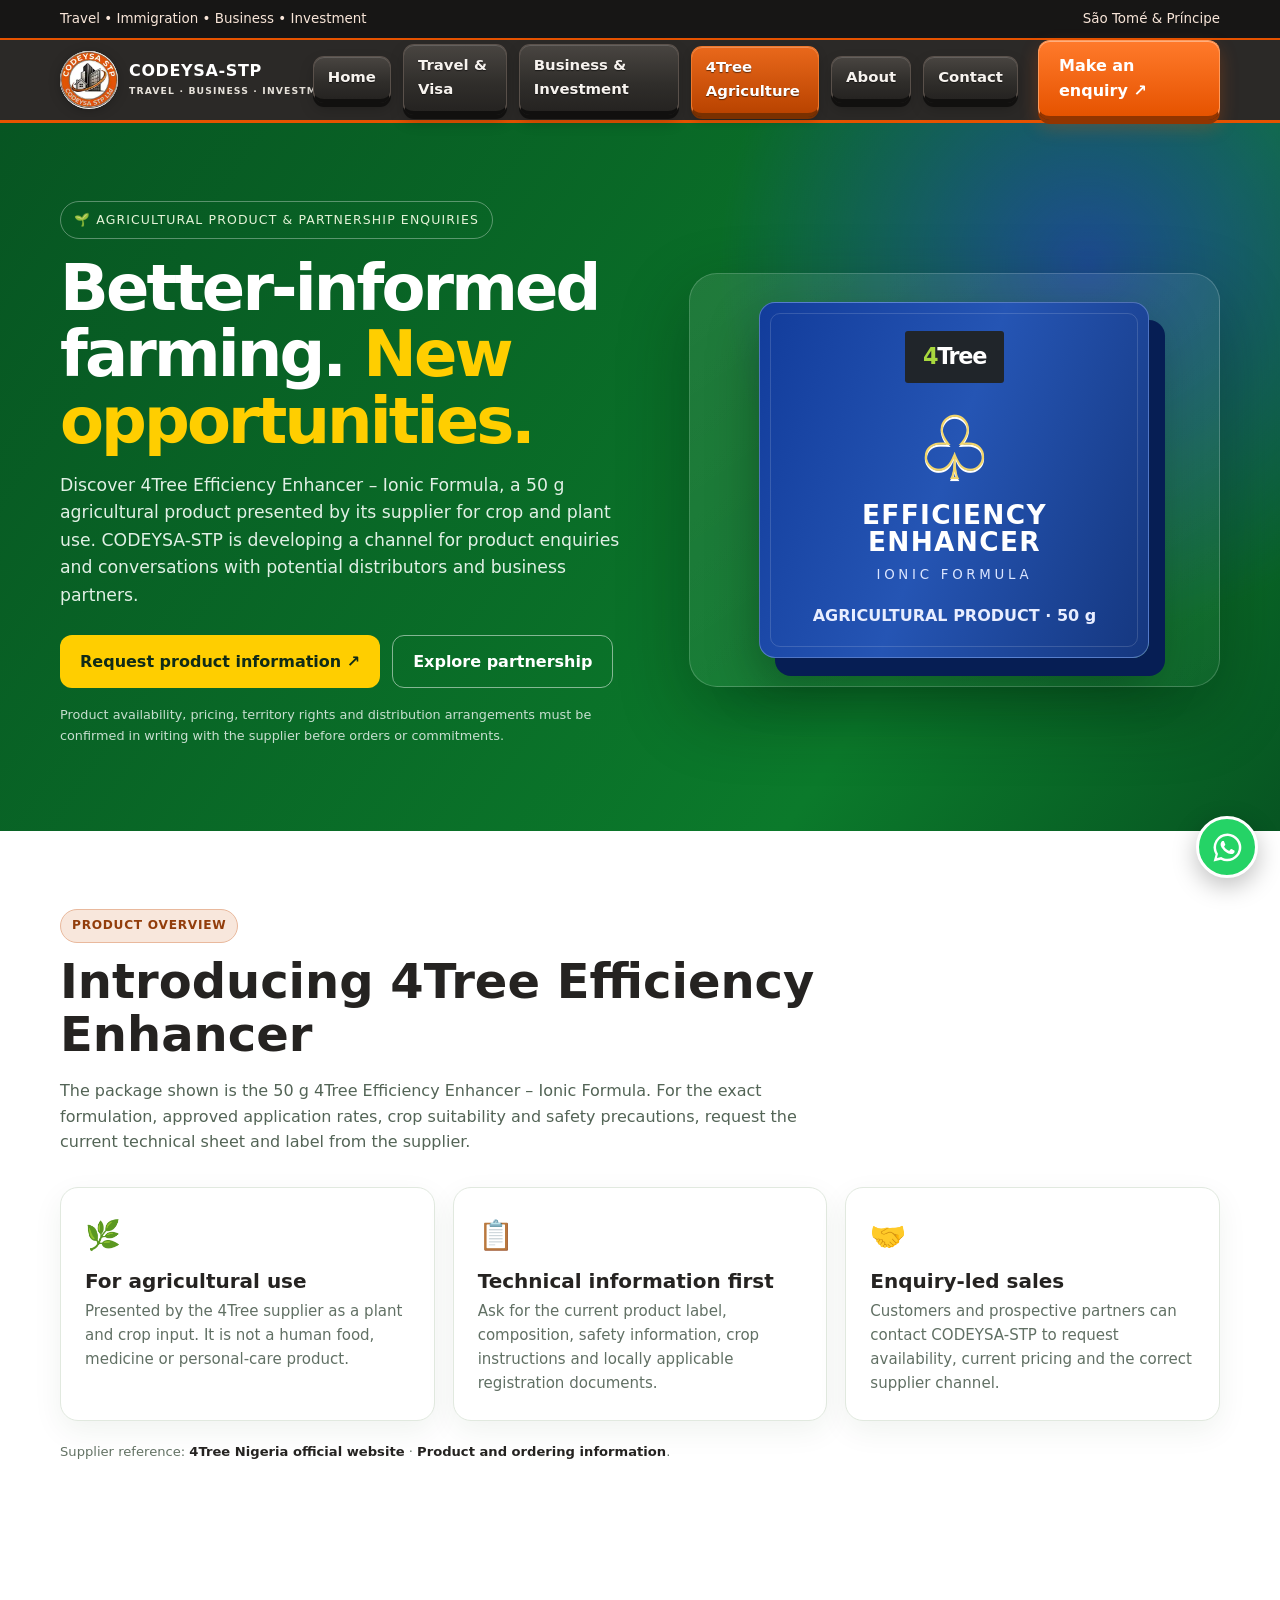
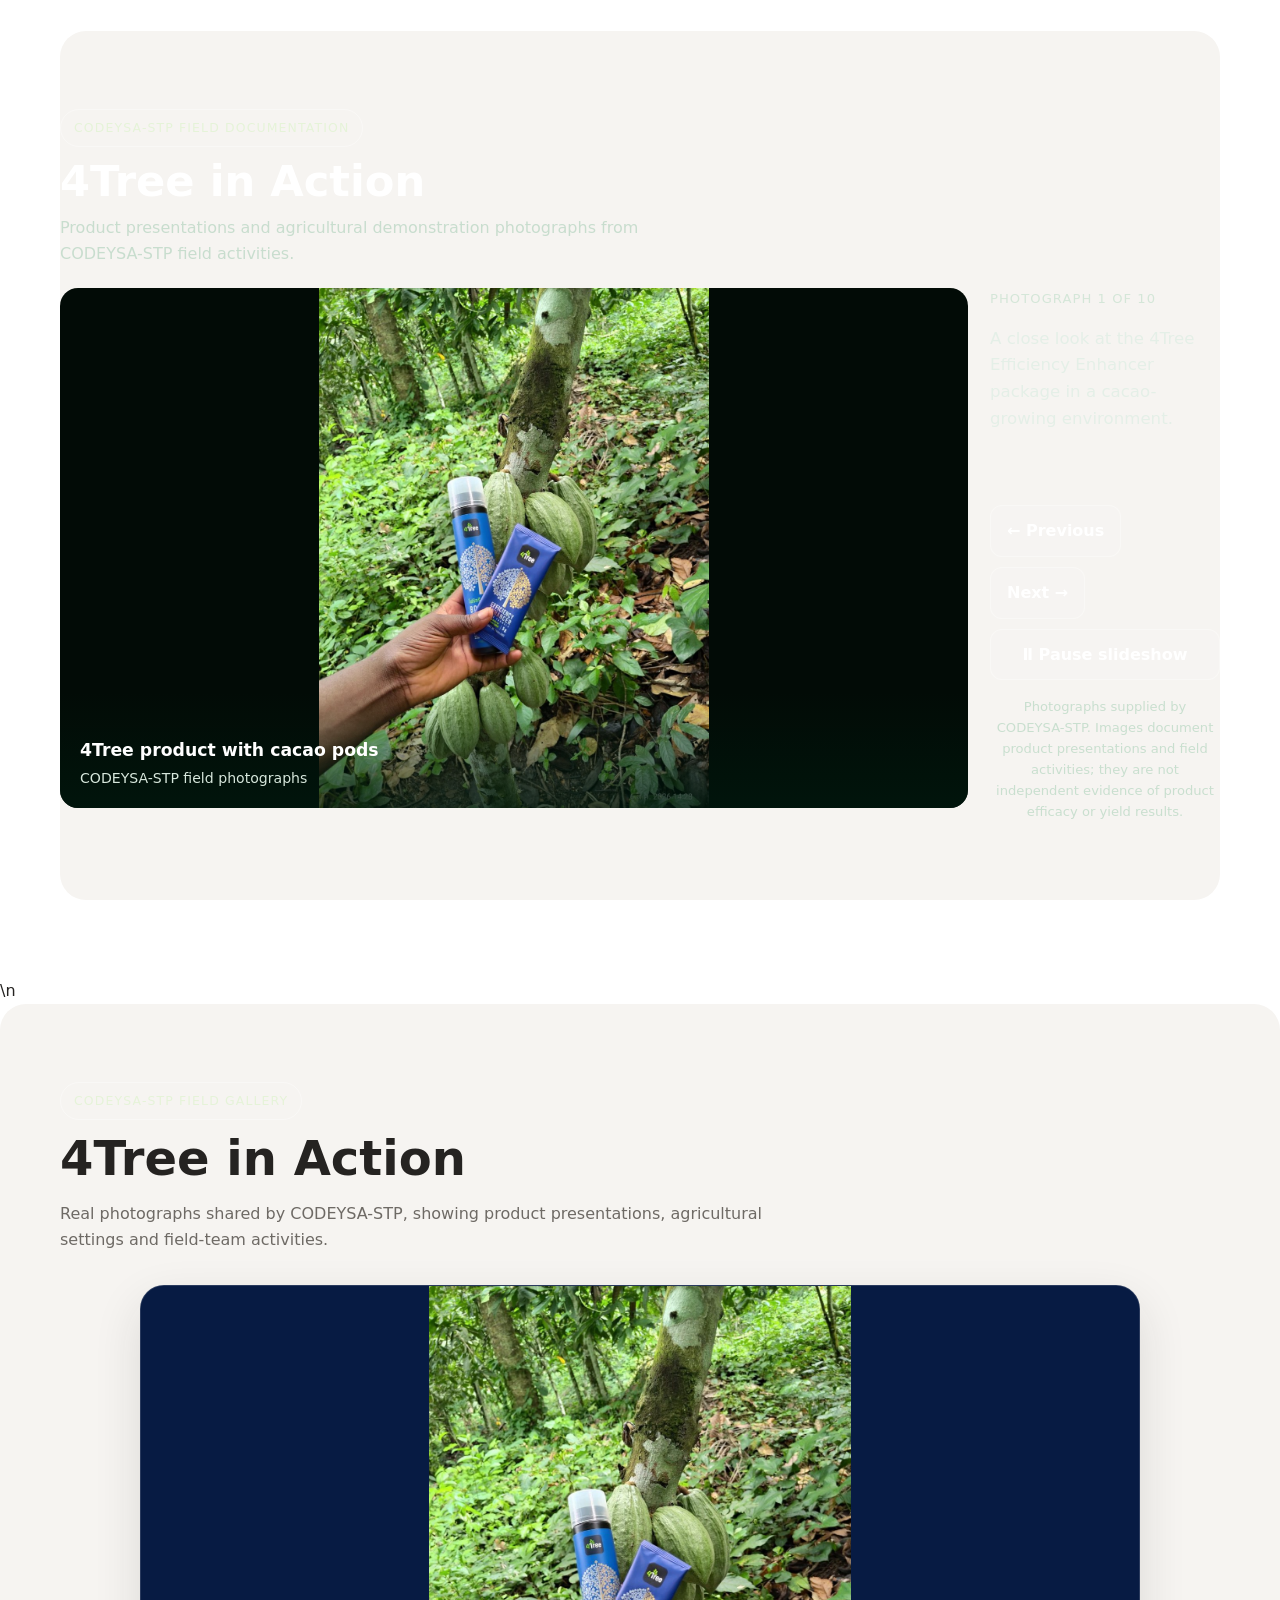
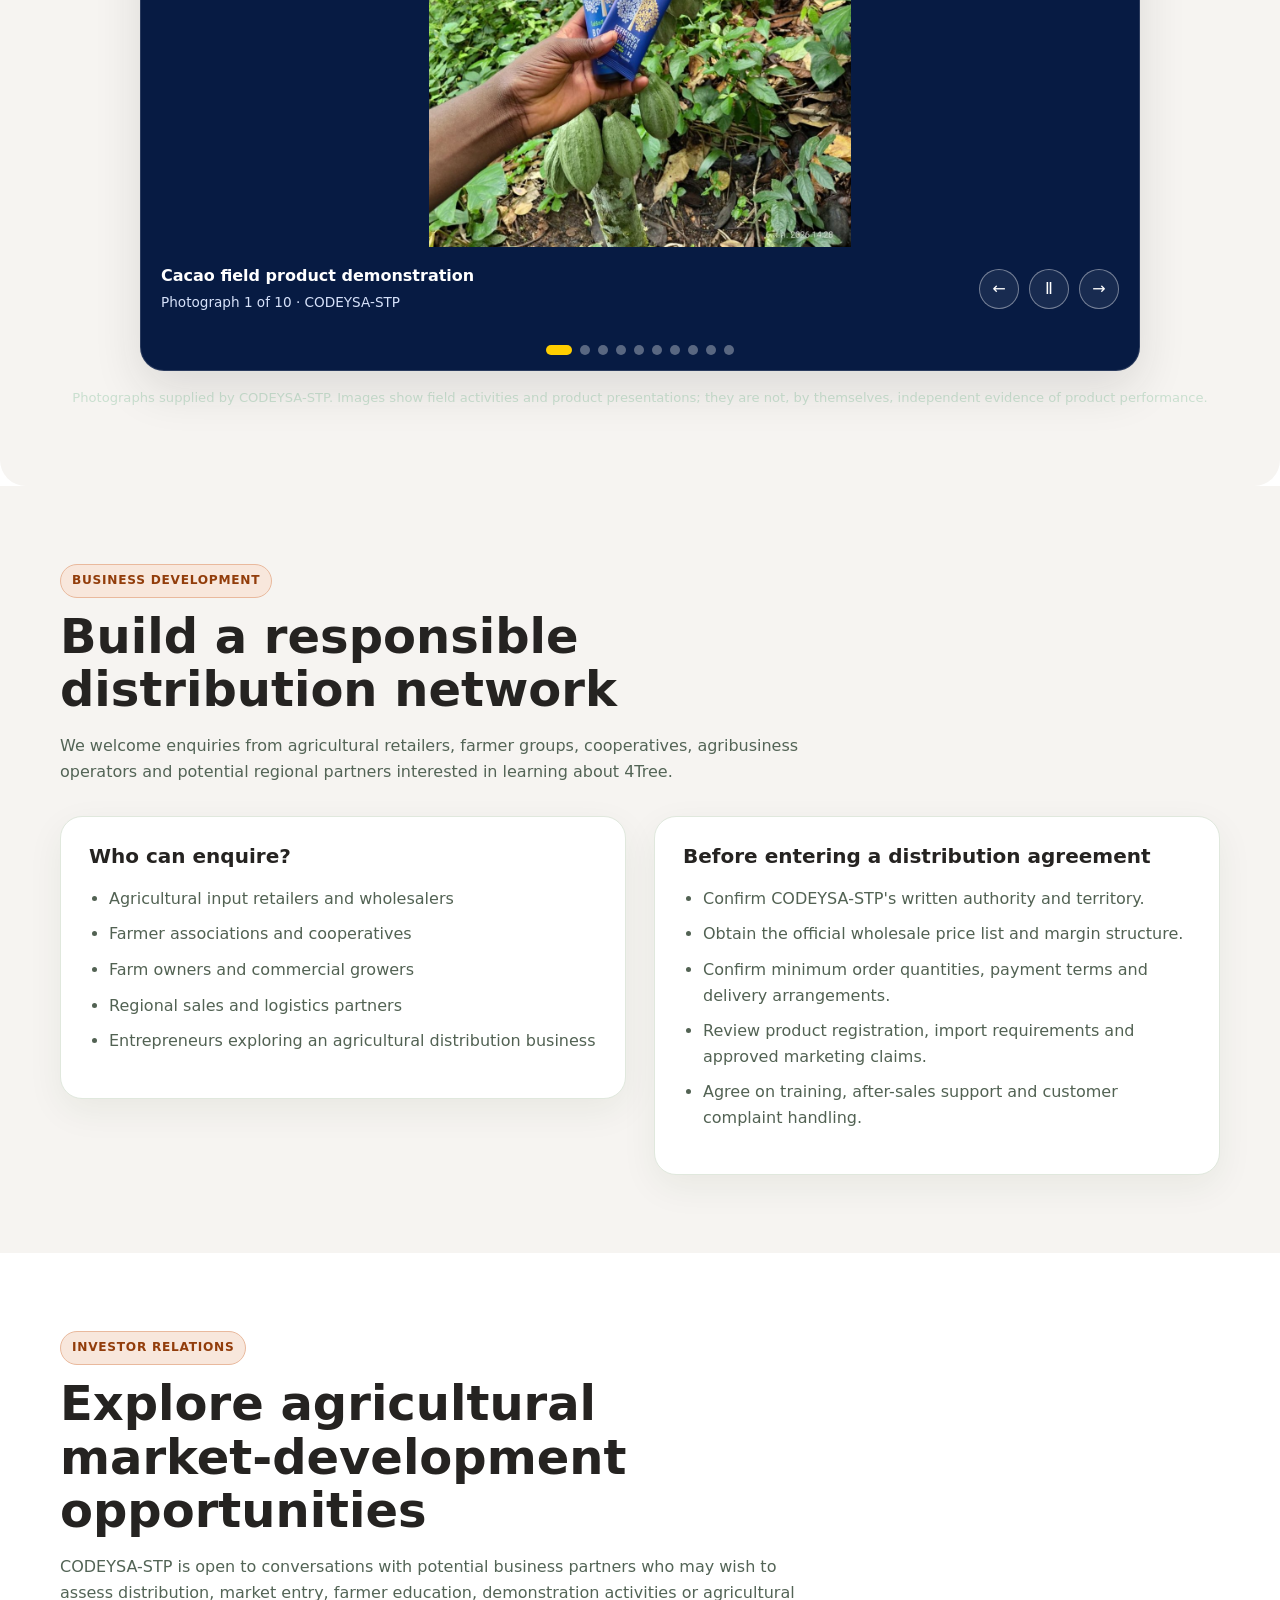
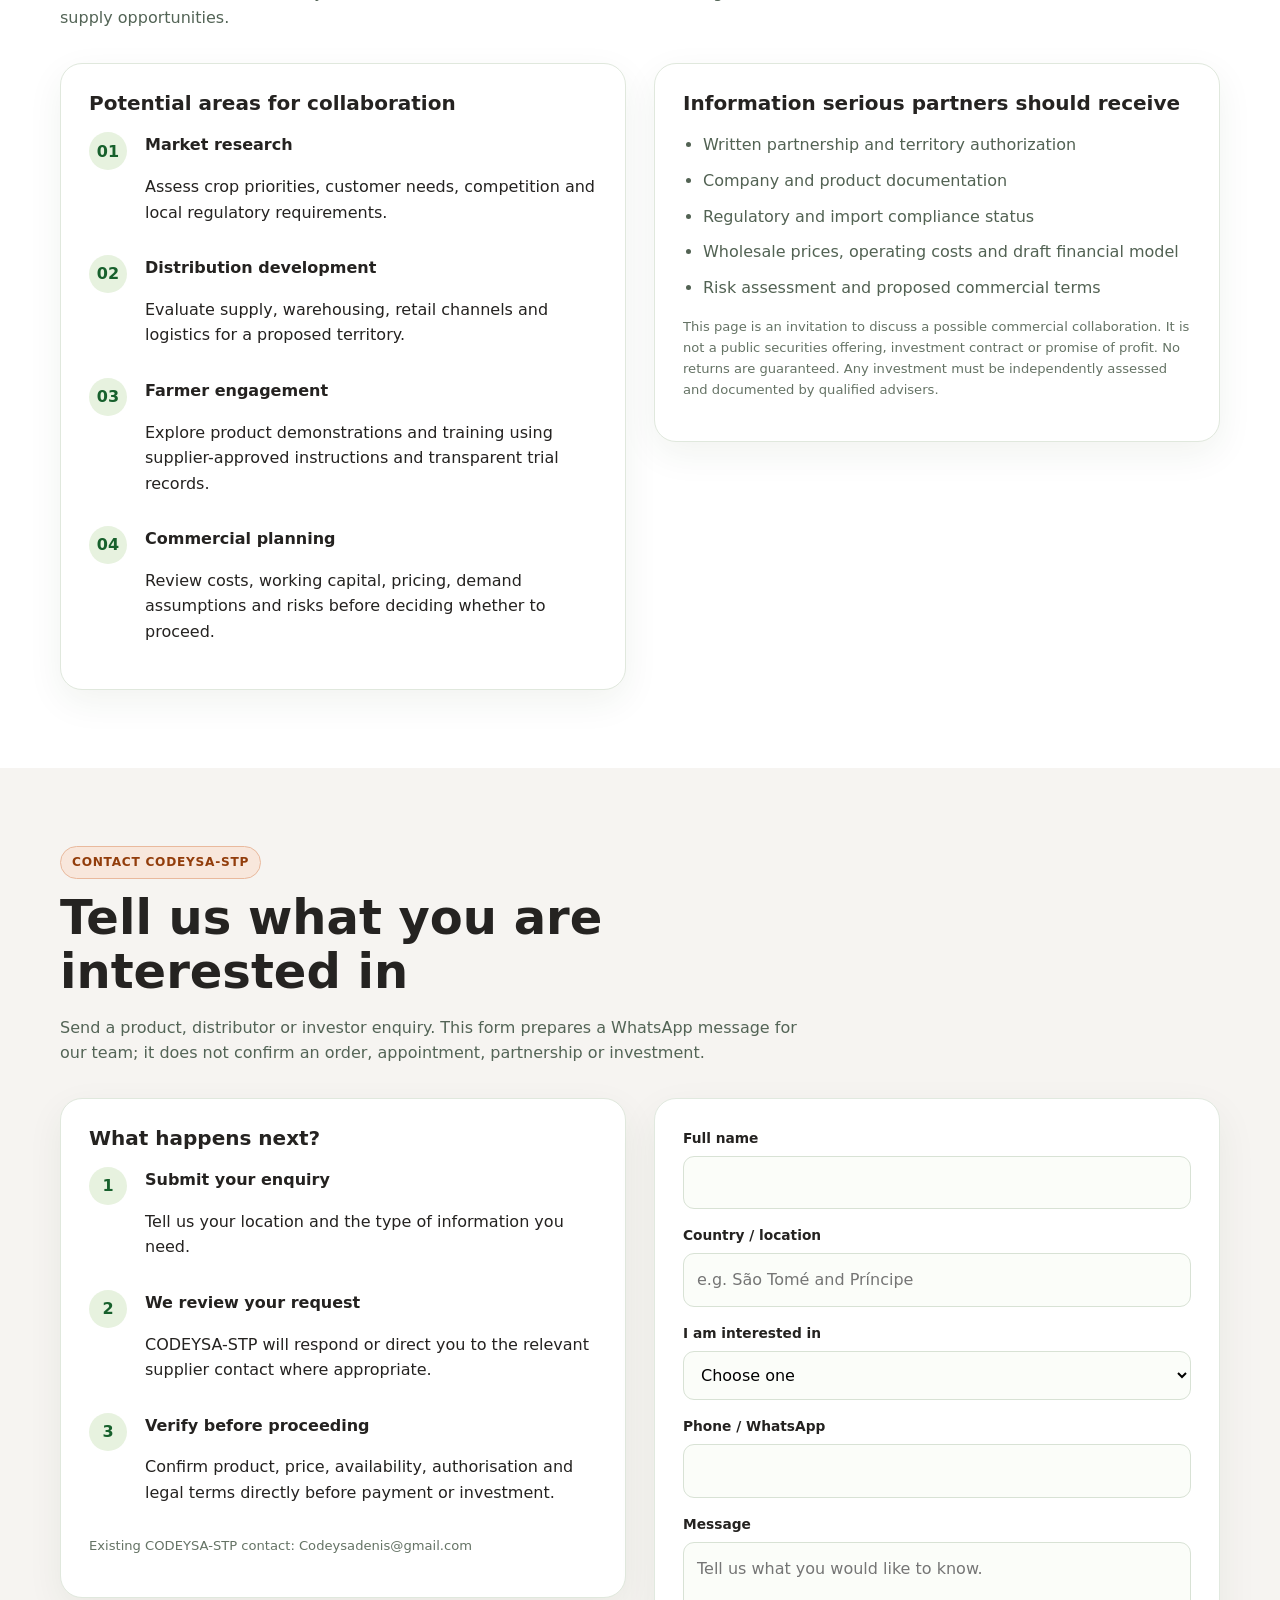
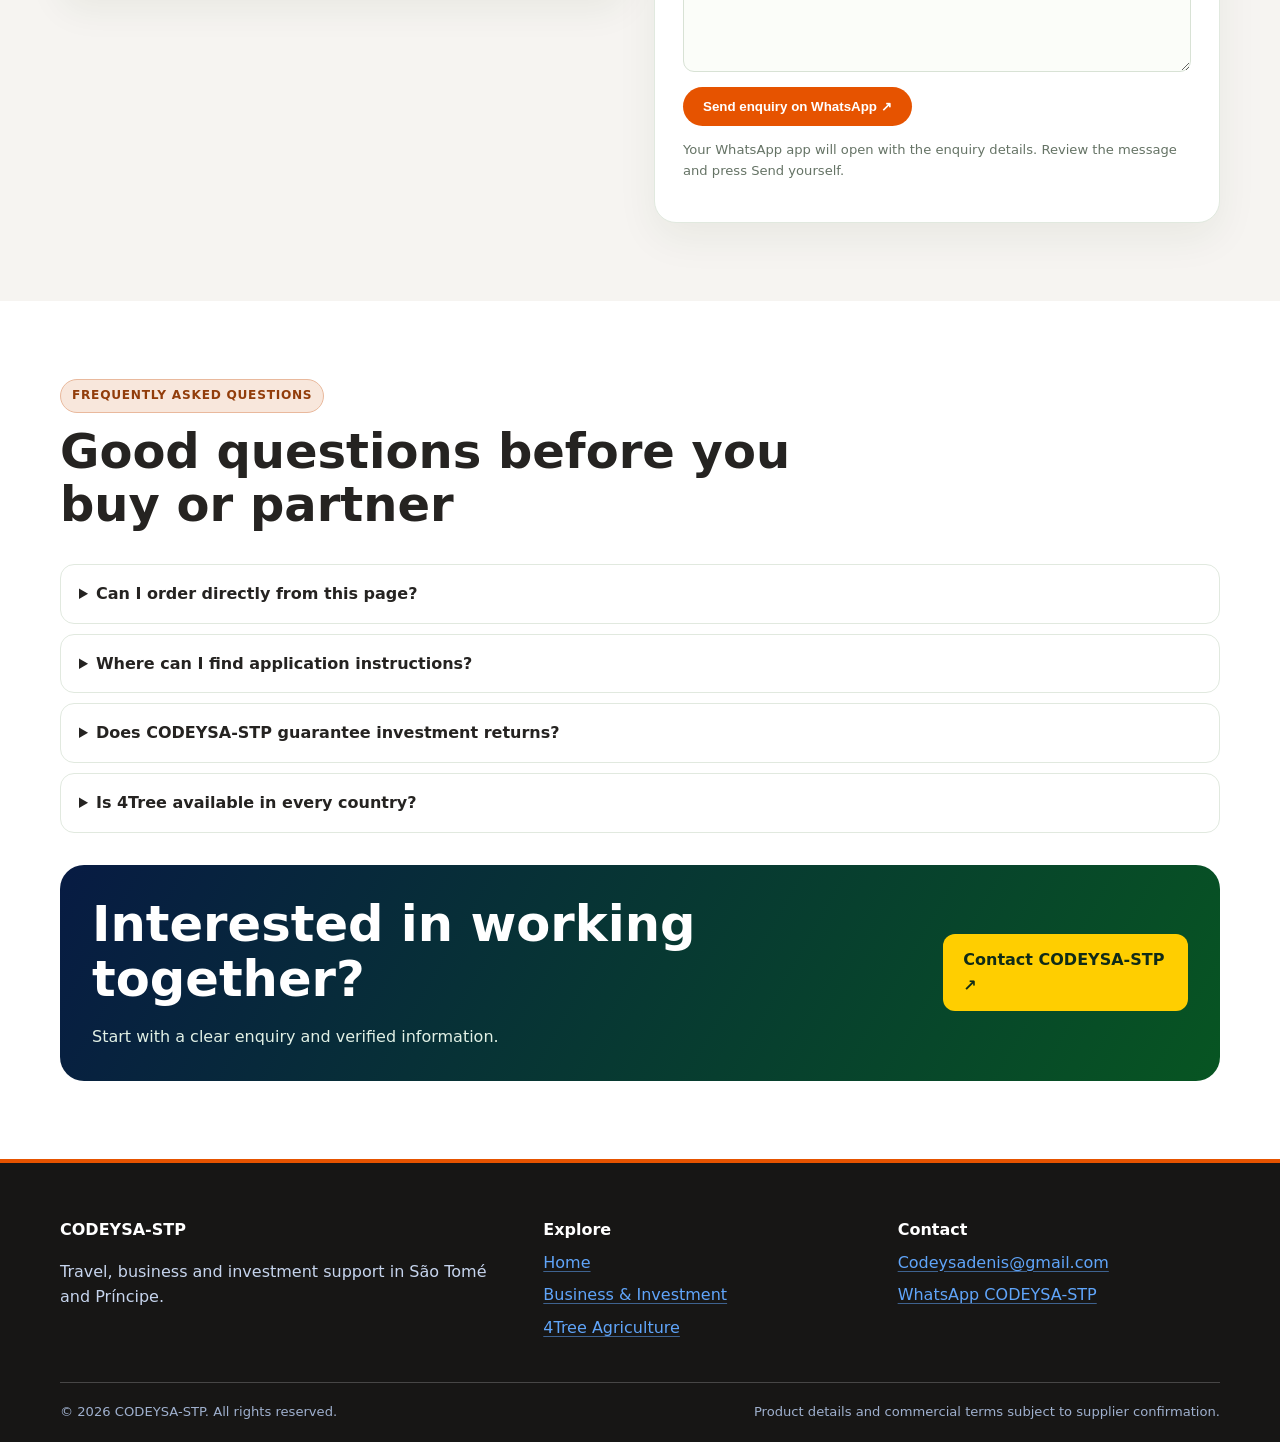
==== 4tree.html @ e6e3c567 "Align 4Tree page with CODEYSA-STP brand theme" ====
<!doctype html>
<html lang="en">
<head>
<meta charset="utf-8"><meta name="viewport" content="width=device-width,initial-scale=1">
<title>4Tree Agriculture & Partnership Opportunities | CODEYSA-STP</title>
<meta name="description" content="Explore 4Tree Efficiency Enhancer, request product information, enquire about distribution and discuss agricultural market-development opportunities with CODEYSA-STP.">
<meta name="theme-color" content="#075522">
<link rel="canonical" href="https://codesa-stp.tlegit588.workers.dev/4tree.html">
<link rel="icon" type="image/webp" href="assets/codeysa-stp-logo.webp">
<link rel="stylesheet" href="styles.css">
<meta property="og:title" content="4Tree Agriculture | CODEYSA-STP">
<meta property="og:description" content="Product information, sales enquiries and agricultural partnership opportunities.">
<meta property="og:url" content="https://codesa-stp.tlegit588.workers.dev/4tree.html">
<style>
:root{--tree:#075522;--tree2:#0b7a2b;--leaf:#d7edc4;--sun:#ffce00}
.tree-hero{background:radial-gradient(circle at 85% 20%,#1d4b91 0,transparent 30%),linear-gradient(125deg,#075522,#0b7a2b 72%,#075522);color:#fff;padding:78px 0 72px;overflow:hidden}
.tree-hero-grid{display:grid;grid-template-columns:1.05fr .95fr;gap:42px;align-items:center}
.tree-hero h1{font-size:clamp(2.6rem,5vw,4.7rem);line-height:1.04;max-width:760px;margin:16px 0}
.tree-hero h1 em{color:var(--sun);font-style:normal}
.tree-hero p{color:#e1f0e5;max-width:650px;font-size:1.08rem}
.tree-kicker{display:inline-flex;align-items:center;gap:9px;border:1px solid #ffffff55;border-radius:99px;padding:8px 13px;font-size:.78rem;letter-spacing:.09em;text-transform:uppercase;color:#e5f3d8}
.tree-product-art{min-height:350px;border:1px solid #ffffff30;border-radius:28px;background:linear-gradient(145deg,#ffffff18,#ffffff08);display:grid;place-items:center;padding:28px;box-shadow:0 25px 70px #001b0d55}
.tree-pack{width:min(100%,390px);min-height:310px;border-radius:16px;background:linear-gradient(110deg,#123c9b,#2555b4 48%,#15377f);box-shadow:16px 18px 0 #061e54,0 24px 50px #001b0d66;color:white;padding:28px 22px;text-align:center;position:relative;border:1px solid #a9c6ff66}
.tree-pack:before{content:"";position:absolute;inset:10px;border:1px solid #ffffff25;border-radius:10px;pointer-events:none}
.tree-logo{display:inline-block;background:#20252a;color:#fff;padding:8px 18px;font-size:1.4rem;font-weight:900;letter-spacing:-.06em;border-radius:3px}
.tree-logo b{color:#a8d83e}.tree-symbol{font-size:5.5rem;line-height:1.15;margin:15px 0 2px;color:#f2d56a;text-shadow:0 2px 0 #ffffff}
.tree-pack h2{font-size:1.65rem;line-height:1.05;letter-spacing:.05em;margin:0;color:#fff}.tree-pack small{display:block;letter-spacing:.28em;margin-top:8px;color:#dce6ff}
.tree-weight{margin-top:18px;color:#e8edff;font-weight:800}
.tree-actions{display:flex;gap:12px;flex-wrap:wrap;margin-top:25px}
.tree-btn{display:inline-flex;align-items:center;justify-content:center;padding:13px 20px;border-radius:12px;text-decoration:none;font-weight:850}
.tree-btn.gold{background:var(--sun);color:#102b17}.tree-btn.light{border:1px solid #ffffff80;color:#fff}
.tree-disclaimer{font-size:.8rem!important;color:#c7decf!important;margin-top:17px}
.tree-section{padding:78px 0}.tree-section.soft{background:var(--paper)}
.tree-section-head{max-width:760px;margin-bottom:32px}.tree-section-head h2{font-size:clamp(2rem,4vw,3rem);margin:12px 0;color:var(--navy)}.tree-section-head p{color:#536456}
.tree-facts{display:grid;grid-template-columns:repeat(3,1fr);gap:18px}
.tree-fact{background:#fff;border:1px solid #e1e9df;border-radius:18px;padding:24px;box-shadow:0 10px 30px #153d1710}
.tree-fact .ico{font-size:1.8rem}.tree-fact h3{margin:12px 0 7px;color:var(--navy)}.tree-fact p{margin:0;color:#617064;font-size:.94rem}
.tree-two{display:grid;grid-template-columns:1fr 1fr;gap:28px;align-items:start}
.tree-panel{background:#fff;border:1px solid #e0e8dd;border-radius:22px;padding:28px;box-shadow:0 12px 36px #183b1710}
.tree-panel h3{margin-top:0;color:var(--navy)}.tree-list{padding-left:20px;color:#526253}.tree-list li{margin:10px 0}
.tree-steps{display:grid;gap:14px}.tree-step{display:grid;grid-template-columns:42px 1fr;gap:14px;align-items:start}.tree-step strong:first-child{width:38px;height:38px;display:grid;place-items:center;border-radius:50%;background:#e7f2df;color:#17602c}
.tree-form{background:#fff;border:1px solid #e1e9df;border-radius:22px;padding:28px;box-shadow:0 15px 40px #183b1710}
.tree-form .field{margin-bottom:15px}.tree-form input,.tree-form select,.tree-form textarea{width:100%;padding:13px;border:1px solid #d8e2d5;border-radius:11px;font:inherit;background:#fbfdf9}
.tree-form button{border:0;cursor:pointer}.tree-note{font-size:.82rem;color:#657365;line-height:1.6}
.tree-faq details{background:#fff;border:1px solid #e1e9df;border-radius:14px;padding:16px 18px;margin:10px 0}.tree-faq summary{font-weight:800;color:var(--navy);cursor:pointer}.tree-faq p{color:#5b6a5d;margin-bottom:0}
.tree-source{font-size:.82rem;color:#637264}.tree-source a{color:var(--navy);font-weight:700}
.tree-footer-cta{background:linear-gradient(120deg,#071b43,#075522);border-radius:24px;color:#fff;padding:32px;display:flex;justify-content:space-between;align-items:center;gap:20px}
.tree-footer-cta p{color:#e1f0e5;margin-bottom:0}
@media(max-width:800px){.tree-hero-grid,.tree-two{grid-template-columns:1fr}.tree-product-art{min-height:300px}.tree-facts{grid-template-columns:1fr}.tree-footer-cta{align-items:flex-start;flex-direction:column}.tree-hero{padding:55px 0}}

.tree-gallery{background:#071e12;color:#fff;border-radius:26px;padding:clamp(18px,4vw,34px);overflow:hidden}
.tree-gallery-head{display:flex;justify-content:space-between;align-items:end;gap:20px;margin-bottom:22px}
.tree-gallery-head h2{color:#fff;margin:10px 0;font-size:clamp(1.8rem,3.5vw,2.7rem)}
.tree-gallery-head p{color:#c8ddce;max-width:650px;margin:0}
.tree-slideshow{display:grid;grid-template-columns:minmax(0,1fr) 230px;gap:22px;align-items:stretch}
.tree-slide-stage{position:relative;min-height:520px;background:#020b06;border-radius:18px;display:grid;place-items:center;overflow:hidden}
.tree-slide-stage img{display:block;max-width:100%;width:100%;height:520px;object-fit:contain;background:#020b06}
.tree-slide-caption{position:absolute;left:0;right:0;bottom:0;padding:45px 20px 18px;background:linear-gradient(transparent,#00170dcc);color:#fff}
.tree-slide-caption strong{display:block;font-size:1.08rem}.tree-slide-caption span{font-size:.88rem;color:#d7e7dc}
.tree-slide-side{display:flex;flex-direction:column;justify-content:space-between;gap:18px}
.tree-slide-counter{font-size:.82rem;color:#d4e6d8;letter-spacing:.08em;text-transform:uppercase}
.tree-slide-description{font-size:1.04rem;line-height:1.6;color:#e4efe7}
.tree-slide-controls{display:flex;gap:10px;flex-wrap:wrap}
.tree-slide-controls button,.tree-slide-play{border:1px solid #ffffff55;background:#ffffff12;color:#fff;border-radius:12px;padding:12px 16px;font:inherit;font-weight:750;cursor:pointer}
.tree-slide-controls button:hover,.tree-slide-play:hover{background:#ffffff25}
.tree-slide-dots{display:flex;gap:8px;flex-wrap:wrap;margin-top:14px}
.tree-slide-dots button{width:10px;height:10px;border:0;border-radius:50%;background:#779381;padding:0;cursor:pointer}
.tree-slide-dots button[aria-current="true"]{background:#ffce00;transform:scale(1.25)}
.tree-gallery-credit{margin:16px 2px 0;color:#b9d0c0;font-size:.8rem}
@media(max-width:800px){.tree-gallery-head{display:block}.tree-slideshow{grid-template-columns:1fr}.tree-slide-stage{min-height:420px}.tree-slide-stage img{height:420px}.tree-slide-side{gap:12px}.tree-slide-controls{justify-content:space-between}}

.tree-gallery{background:var(--paper);color:var(--ink);padding:78px 0}
.tree-gallery .tree-section-head h2{color:var(--navy)}
.tree-gallery .tree-section-head p{color:var(--muted)}
.tree-gallery-shell{position:relative;max-width:1000px;margin:0 auto;border:1px solid #ffffff24;border-radius:24px;overflow:hidden;background:#071b43;box-shadow:var(--shadow)}
.tree-gallery-stage{position:relative;min-height:320px;aspect-ratio:16/9;display:grid;place-items:center}
.tree-gallery-stage img{display:block;width:100%;height:100%;max-height:620px;position:absolute;inset:0;object-fit:contain;background:#071b43;opacity:0;transition:opacity .45s ease}
.tree-gallery-stage img.is-active{opacity:1}
.tree-gallery-caption{display:flex;justify-content:space-between;gap:16px;align-items:center;padding:16px 20px;background:#071b43}
.tree-gallery-caption strong{display:block;color:#fff}
.tree-gallery-caption span{font-size:.85rem;color:#d7e2fa}
.tree-gallery-controls{display:flex;align-items:center;gap:10px}
.tree-gallery-controls button,.tree-gallery-dot{border:1px solid #ffffff66;background:#ffffff12;color:#fff;border-radius:999px;min-width:40px;height:40px;cursor:pointer;font:inherit}
.tree-gallery-controls button:hover,.tree-gallery-dot[aria-current="true"]{background:#ffce00;color:#142b19;border-color:#ffce00}
.tree-gallery-dots{display:flex;justify-content:center;gap:8px;padding:15px;flex-wrap:wrap}
.tree-gallery-dot{min-width:10px;width:10px;height:10px;padding:0;border:0;background:#ffffff55}
.tree-gallery-dot[aria-current="true"]{width:26px}
.tree-gallery-credit{font-size:.82rem;color:#c9dfcf;text-align:center;margin:16px 0 0}
@media(max-width:650px){.tree-gallery{padding:52px 0}.tree-gallery-stage{aspect-ratio:4/5;min-height:300px}.tree-gallery-caption{align-items:flex-start;flex-direction:column}.tree-gallery-controls{width:100%;justify-content:space-between}}

</style>
</head>
<body>
<div class="topbar"><div class="container"><span>Travel • Immigration • Business • Investment</span><span>São Tomé &amp; Príncipe</span></div></div>
<header><div class="container nav">
<a class="brand" href="index.html"><img class="brand-logo" src="assets/codeysa-stp-logo.webp" alt="CODEYSA-STP logo"><span class="brand-copy">CODEYSA-STP<small>TRAVEL · BUSINESS · INVESTMENT</small></span></a>
<button class="menu-toggle" aria-label="Open navigation" aria-expanded="false">☰</button>
<nav class="nav-links"><a href="index.html">Home</a><a href="travel.html">Travel &amp; Visa</a><a href="investment.html">Business &amp; Investment</a><a href="4tree.html" class="active">4Tree Agriculture</a><a href="about.html">About</a><a href="contact.html">Contact</a></nav>
<a class="nav-cta" href="#tree-enquiry">Make an enquiry ↗</a></div></header>
<main>
<section class="tree-hero"><div class="container tree-hero-grid">
<div><span class="tree-kicker">🌱 Agricultural product &amp; partnership enquiries</span><h1>Better-informed farming. <em>New opportunities.</em></h1>
<p>Discover 4Tree Efficiency Enhancer – Ionic Formula, a 50 g agricultural product presented by its supplier for crop and plant use. CODEYSA-STP is developing a channel for product enquiries and conversations with potential distributors and business partners.</p>
<div class="tree-actions"><a class="tree-btn gold" href="#tree-enquiry">Request product information ↗</a><a class="tree-btn light" href="#distribution">Explore partnership</a></div>
<p class="tree-disclaimer">Product availability, pricing, territory rights and distribution arrangements must be confirmed in writing with the supplier before orders or commitments.</p></div>
<div class="tree-product-art" aria-label="Illustrative 4Tree product packaging"><div class="tree-pack"><div class="tree-logo"><b>4</b>Tree</div><div class="tree-symbol">♧</div><h2>EFFICIENCY<br>ENHANCER</h2><small>IONIC FORMULA</small><div class="tree-weight">AGRICULTURAL PRODUCT · 50 g</div></div></div>
</div></section>
<section class="tree-section"><div class="container"><div class="tree-section-head"><span class="pill">Product overview</span><h2>Introducing 4Tree Efficiency Enhancer</h2><p>The package shown is the 50 g 4Tree Efficiency Enhancer – Ionic Formula. For the exact formulation, approved application rates, crop suitability and safety precautions, request the current technical sheet and label from the supplier.</p></div>
<div class="tree-facts">
<article class="tree-fact"><div class="ico">🌿</div><h3>For agricultural use</h3><p>Presented by the 4Tree supplier as a plant and crop input. It is not a human food, medicine or personal-care product.</p></article>
<article class="tree-fact"><div class="ico">📋</div><h3>Technical information first</h3><p>Ask for the current product label, composition, safety information, crop instructions and locally applicable registration documents.</p></article>
<article class="tree-fact"><div class="ico">🤝</div><h3>Enquiry-led sales</h3><p>Customers and prospective partners can contact CODEYSA-STP to request availability, current pricing and the correct supplier channel.</p></article>
</div>
<p class="tree-source" style="margin-top:20px">Supplier reference: <a href="https://4tree-global.com/en-ng/homepage-nigeria/" target="_blank" rel="noopener">4Tree Nigeria official website</a> · <a href="https://4tree-global.com/en-ng/product-nigeria/" target="_blank" rel="noopener">Product and ordering information</a>.</p>
</div></section>

<section class="tree-section">
<div class="container">
<div class="tree-gallery" aria-label="CODEYSA-STP 4Tree field demonstration photo slideshow">
<div class="tree-gallery-head">
<div><span class="tree-kicker">CODEYSA-STP field documentation</span><h2>4Tree in Action</h2><p>Product presentations and agricultural demonstration photographs from CODEYSA-STP field activities.</p></div>
</div>
<div class="tree-slideshow">
<div>
<div class="tree-slide-stage">
<img id="tree-gallery-image" src="assets/4tree/01-cacao-product-demonstration.jpg" alt="4Tree product presented beside cacao pods during a CODEYSA-STP field demonstration" loading="lazy">
<div class="tree-slide-caption"><strong id="tree-gallery-title">4Tree product with cacao pods</strong><span id="tree-gallery-subtitle">CODEYSA-STP field photographs</span></div>
</div>
<div class="tree-slide-dots" id="tree-gallery-dots" aria-label="Choose a slideshow photograph"></div>
</div>
<div class="tree-slide-side">
<div><div class="tree-slide-counter" id="tree-gallery-counter" aria-live="polite">Photograph 1 of 10</div><p class="tree-slide-description" id="tree-gallery-description">A close look at the 4Tree Efficiency Enhancer package in a cacao-growing environment.</p></div>
<div>
<div class="tree-slide-controls"><button type="button" id="tree-gallery-prev" aria-label="Previous photograph">← Previous</button><button type="button" id="tree-gallery-next" aria-label="Next photograph">Next →</button></div>
<button type="button" class="tree-slide-play" id="tree-gallery-toggle" aria-pressed="true" style="margin-top:10px;width:100%">Ⅱ Pause slideshow</button>
<p class="tree-gallery-credit">Photographs supplied by CODEYSA-STP. Images document product presentations and field activities; they are not independent evidence of product efficacy or yield results.</p>
</div>
</div>
</div>
</div>
</section>\n
<section class="tree-gallery" id="codeysa-4tree-gallery">
 <div class="container">
  <div class="tree-section-head"><span class="tree-kicker">CODEYSA-STP field gallery</span><h2>4Tree in Action</h2><p>Real photographs shared by CODEYSA-STP, showing product presentations, agricultural settings and field-team activities.</p></div>
  <div class="tree-gallery-shell" aria-label="CODEYSA-STP 4Tree photo slideshow">
   <div class="tree-gallery-stage" id="tree-gallery-stage">
    <img class="is-active" src="assets/4tree/01-cacao-product-demonstration.jpg" alt="4Tree products presented beside cacao pods during a CODEYSA-STP field demonstration" loading="eager" decoding="async">
    <img src="assets/4tree/02-closeup-4tree-products-cacao.jpg" alt="Close view of 4Tree Efficiency Enhancer and Booster products beside cacao pods" loading="lazy" decoding="async">
    <img src="assets/4tree/03-product-and-farm-fruit.jpg" alt="4Tree products displayed with harvested farm fruit" loading="lazy" decoding="async">
    <img src="assets/4tree/04-tomato-farm-demonstration.jpg" alt="4Tree product presentation in a tomato-growing greenhouse" loading="lazy" decoding="async">
    <img src="assets/4tree/05-codeysa-4tree-field-team.jpg" alt="CODEYSA-STP and 4Tree representatives at an agricultural field visit" loading="lazy" decoding="async">
    <img src="assets/4tree/06-farmer-product-demonstration.jpg" alt="Field representative holding 4Tree products beside a cacao tree" loading="lazy" decoding="async">
    <img src="assets/4tree/07-4tree-products-pineapple-farm.jpg" alt="4Tree Efficiency Enhancer and Booster products displayed among pineapple plants" loading="lazy" decoding="async">
    <img src="assets/4tree/08-field-team-4tree-branding.jpg" alt="Agricultural field team wearing 4Tree branded clothing" loading="lazy" decoding="async">
    <img src="assets/4tree/09-watermelon-farm-product-display.jpg" alt="4Tree products displayed beside watermelons in a field" loading="lazy" decoding="async">
    <img src="assets/4tree/10-product-range-pineapple-farm.jpg" alt="4Tree product range displayed among pineapple leaves" loading="lazy" decoding="async">
   </div>
   <div class="tree-gallery-caption"><div><strong id="tree-gallery-title">Cacao field product demonstration</strong><span id="tree-gallery-count">Photograph 1 of 10 · CODEYSA-STP</span></div><div class="tree-gallery-controls"><button type="button" id="tree-gallery-prev" aria-label="Previous photograph">←</button><button type="button" id="tree-gallery-play" aria-label="Pause slideshow" aria-pressed="true">Ⅱ</button><button type="button" id="tree-gallery-next" aria-label="Next photograph">→</button></div></div>
   <div class="tree-gallery-dots" id="tree-gallery-dots" aria-label="Choose a photograph">
    <button class="tree-gallery-dot" type="button" aria-label="Show photograph 1" aria-current="true"></button><button class="tree-gallery-dot" type="button" aria-label="Show photograph 2" aria-current="false"></button><button class="tree-gallery-dot" type="button" aria-label="Show photograph 3" aria-current="false"></button><button class="tree-gallery-dot" type="button" aria-label="Show photograph 4" aria-current="false"></button><button class="tree-gallery-dot" type="button" aria-label="Show photograph 5" aria-current="false"></button><button class="tree-gallery-dot" type="button" aria-label="Show photograph 6" aria-current="false"></button><button class="tree-gallery-dot" type="button" aria-label="Show photograph 7" aria-current="false"></button><button class="tree-gallery-dot" type="button" aria-label="Show photograph 8" aria-current="false"></button><button class="tree-gallery-dot" type="button" aria-label="Show photograph 9" aria-current="false"></button><button class="tree-gallery-dot" type="button" aria-label="Show photograph 10" aria-current="false"></button>
   </div>
  </div>
  <p class="tree-gallery-credit">Photographs supplied by CODEYSA-STP. Images show field activities and product presentations; they are not, by themselves, independent evidence of product performance.</p>
 </div>
</section>

<section class="tree-section soft" id="distribution"><div class="container">
<div class="tree-section-head"><span class="pill">Business development</span><h2>Build a responsible distribution network</h2><p>We welcome enquiries from agricultural retailers, farmer groups, cooperatives, agribusiness operators and potential regional partners interested in learning about 4Tree.</p></div>
<div class="tree-two">
<div class="tree-panel"><h3>Who can enquire?</h3><ul class="tree-list"><li>Agricultural input retailers and wholesalers</li><li>Farmer associations and cooperatives</li><li>Farm owners and commercial growers</li><li>Regional sales and logistics partners</li><li>Entrepreneurs exploring an agricultural distribution business</li></ul></div>
<div class="tree-panel"><h3>Before entering a distribution agreement</h3><ul class="tree-list"><li>Confirm CODEYSA-STP's written authority and territory.</li><li>Obtain the official wholesale price list and margin structure.</li><li>Confirm minimum order quantities, payment terms and delivery arrangements.</li><li>Review product registration, import requirements and approved marketing claims.</li><li>Agree on training, after-sales support and customer complaint handling.</li></ul></div>
</div></div></section>
<section class="tree-section" id="investment"><div class="container">
<div class="tree-section-head"><span class="pill">Investor relations</span><h2>Explore agricultural market-development opportunities</h2><p>CODEYSA-STP is open to conversations with potential business partners who may wish to assess distribution, market entry, farmer education, demonstration activities or agricultural supply opportunities.</p></div>
<div class="tree-two">
<div class="tree-panel"><h3>Potential areas for collaboration</h3><div class="tree-steps">
<div class="tree-step"><strong>01</strong><div><b>Market research</b><p>Assess crop priorities, customer needs, competition and local regulatory requirements.</p></div></div>
<div class="tree-step"><strong>02</strong><div><b>Distribution development</b><p>Evaluate supply, warehousing, retail channels and logistics for a proposed territory.</p></div></div>
<div class="tree-step"><strong>03</strong><div><b>Farmer engagement</b><p>Explore product demonstrations and training using supplier-approved instructions and transparent trial records.</p></div></div>
<div class="tree-step"><strong>04</strong><div><b>Commercial planning</b><p>Review costs, working capital, pricing, demand assumptions and risks before deciding whether to proceed.</p></div></div>
</div></div>
<div class="tree-panel"><h3>Information serious partners should receive</h3><ul class="tree-list"><li>Written partnership and territory authorization</li><li>Company and product documentation</li><li>Regulatory and import compliance status</li><li>Wholesale prices, operating costs and draft financial model</li><li>Risk assessment and proposed commercial terms</li></ul><p class="tree-note">This page is an invitation to discuss a possible commercial collaboration. It is not a public securities offering, investment contract or promise of profit. No returns are guaranteed. Any investment must be independently assessed and documented by qualified advisers.</p></div>
</div></div></section>
<section class="tree-section soft" id="tree-enquiry"><div class="container">
<div class="tree-section-head"><span class="pill">Contact CODEYSA-STP</span><h2>Tell us what you are interested in</h2><p>Send a product, distributor or investor enquiry. This form prepares a WhatsApp message for our team; it does not confirm an order, appointment, partnership or investment.</p></div>
<div class="tree-two">
<div class="tree-panel"><h3>What happens next?</h3><div class="tree-steps">
<div class="tree-step"><strong>1</strong><div><b>Submit your enquiry</b><p>Tell us your location and the type of information you need.</p></div></div>
<div class="tree-step"><strong>2</strong><div><b>We review your request</b><p>CODEYSA-STP will respond or direct you to the relevant supplier contact where appropriate.</p></div></div>
<div class="tree-step"><strong>3</strong><div><b>Verify before proceeding</b><p>Confirm product, price, availability, authorisation and legal terms directly before payment or investment.</p></div></div>
</div><p class="tree-note">Existing CODEYSA-STP contact: <a href="mailto:Codeysadenis@gmail.com">Codeysadenis@gmail.com</a></p></div>
<form class="tree-form" id="tree-lead-form" data-whatsapp="2399860074">
<div class="field"><label for="tree-name">Full name</label><input id="tree-name" name="Name" required maxlength="80" autocomplete="name"></div>
<div class="field"><label for="tree-country">Country / location</label><input id="tree-country" name="Country or location" required maxlength="100" placeholder="e.g. São Tomé and Príncipe"></div>
<div class="field"><label for="tree-interest">I am interested in</label><select id="tree-interest" name="Enquiry type" required><option value="">Choose one</option><option>Buying 4Tree / product pricing</option><option>Wholesale or distribution</option><option>Farmer group or cooperative enquiry</option><option>Business partnership</option><option>Investor / market-development discussion</option><option>Technical product information</option></select></div>
<div class="field"><label for="tree-contact">Phone / WhatsApp</label><input id="tree-contact" name="Phone or WhatsApp" required maxlength="35" autocomplete="tel"></div>
<div class="field"><label for="tree-message">Message</label><textarea id="tree-message" name="Message" rows="4" maxlength="1200" placeholder="Tell us what you would like to know."></textarea></div>
<button class="btn btn-gold" type="submit">Send enquiry on WhatsApp ↗</button>
<p class="tree-note">Your WhatsApp app will open with the enquiry details. Review the message and press Send yourself.</p><p id="tree-form-status" class="tree-note" role="status" aria-live="polite"></p>
</form>
</div></div></section>
<section class="tree-section"><div class="container">
<div class="tree-section-head"><span class="pill">Frequently asked questions</span><h2>Good questions before you buy or partner</h2></div>
<div class="tree-faq">
<details><summary>Can I order directly from this page?</summary><p>This page collects enquiries. It does not process payments or confirm stock. Contact CODEYSA-STP for the current ordering route and verify the seller before paying.</p></details>
<details><summary>Where can I find application instructions?</summary><p>Request the latest official label and technical guide from the supplier. Do not guess the dilution rate, crop dosage or application frequency.</p></details>
<details><summary>Does CODEYSA-STP guarantee investment returns?</summary><p>No. CODEYSA-STP does not promise profit or a fixed return. Any commercial proposal requires due diligence, written terms and independent professional advice.</p></details>
<details><summary>Is 4Tree available in every country?</summary><p>Availability, import permissions and distribution rights vary by country. Confirm the current position with the supplier and the relevant local authorities.</p></details>
</div>
<div class="tree-footer-cta" style="margin-top:32px"><div><h2 style="color:#fff;margin:0 0 8px">Interested in working together?</h2><p>Start with a clear enquiry and verified information.</p></div><a class="tree-btn gold" href="#tree-enquiry">Contact CODEYSA-STP ↗</a></div>
</div></section>
</main>
<footer><div class="container"><div class="footer-grid"><div><strong>CODEYSA-STP</strong><p>Travel, business and investment support in São Tomé and Príncipe.</p></div><div><strong>Explore</strong><a href="index.html">Home</a><a href="investment.html">Business &amp; Investment</a><a href="4tree.html">4Tree Agriculture</a></div><div><strong>Contact</strong><a href="mailto:Codeysadenis@gmail.com">Codeysadenis@gmail.com</a><a href="https://wa.me/2399860074">WhatsApp CODEYSA-STP</a></div></div><div class="footer-bottom"><span>© <span data-year></span> CODEYSA-STP. All rights reserved.</span><span>Product details and commercial terms subject to supplier confirmation.</span></div></div></footer>

<script>
(function(){
 const root=document.getElementById('codeysa-4tree-gallery'); if(!root)return;
 const images=[...root.querySelectorAll('.tree-gallery-stage img')];
 const dots=[...root.querySelectorAll('.tree-gallery-dot')];
 const titles=['Cacao field product demonstration','Close-up: 4Tree products and cacao','Product presentation with farm fruit','Tomato farm demonstration','CODEYSA-STP and 4Tree field team','Farmer product demonstration','4Tree products in a pineapple farm','4Tree branded field team','Watermelon farm product display','4Tree product range among pineapple plants'];
 const title=root.querySelector('#tree-gallery-title'),count=root.querySelector('#tree-gallery-count');
 const play=root.querySelector('#tree-gallery-play'); let index=0,timer=null,paused=false;
 function show(n){index=(n+images.length)%images.length;images.forEach((im,i)=>im.classList.toggle('is-active',i===index));dots.forEach((d,i)=>d.setAttribute('aria-current',i===index?'true':'false'));title.textContent=titles[index];count.textContent='Photograph '+(index+1)+' of '+images.length+' · CODEYSA-STP';}
 function stop(){if(timer)clearInterval(timer);timer=null;}
 function start(){stop();if(!paused)timer=setInterval(()=>show(index+1),5000);}
 root.querySelector('#tree-gallery-prev').addEventListener('click',()=>{show(index-1);start()});
 root.querySelector('#tree-gallery-next').addEventListener('click',()=>{show(index+1);start()});
 dots.forEach((d,i)=>d.addEventListener('click',()=>{show(i);start()}));
 play.addEventListener('click',()=>{paused=!paused;play.textContent=paused?'▶':'Ⅱ';play.setAttribute('aria-label',paused?'Play slideshow':'Pause slideshow');play.setAttribute('aria-pressed',String(!paused));start()});
 root.addEventListener('mouseenter',stop);root.addEventListener('mouseleave',start);
 root.addEventListener('focusin',stop);root.addEventListener('focusout',start);
 document.addEventListener('visibilitychange',()=>document.hidden?stop():start());
 show(0);start();
})();
</script>

<script src="app.js"></script>
</body></html>
---- styles.css ----
:root{--navy:#08752b;--gold:#ffce00;--gold2:#ffe36a;--ink:#17251b;--muted:#647267;--paper:#f4f8f3;--line:#dce8dc;--green:#12ad2b;--red:#d21034;--flag-black:#111111;--shadow:0 18px 48px rgba(7,27,67,.12);--radius:22px}*{box-sizing:border-box}html{scroll-behavior:smooth}body{margin:0;font-family:Inter,system-ui,-apple-system,"Segoe UI",sans-serif;color:var(--ink);line-height:1.6}a{color:inherit;text-decoration:none}.container{width:min(1160px,calc(100% - 40px));margin:auto}.topbar{background:#06451f;color:#dbe5fb;font-size:.84rem;padding:8px 0}.topbar .container{display:flex;justify-content:space-between;gap:12px;flex-wrap:wrap}header{position:sticky;top:0;z-index:30;background:rgba(7,27,67,.97);color:#fff;border-bottom:1px solid #ffffff19}.nav{min-height:78px;display:flex;align-items:center;justify-content:space-between;gap:20px}.brand{display:flex;align-items:center;gap:12px;font-weight:900;letter-spacing:.04em}.brand-mark{width:46px;height:46px;border:2px solid var(--gold);border-radius:50%;display:grid;place-items:center;color:var(--gold);font-size:1.3rem}.brand small{display:block;color:#d7e2fa;font-size:.62rem;letter-spacing:.14em}.nav-links{display:flex;align-items:center;gap:24px;font-size:.93rem}.nav-links a{color:#e7edfa}.nav-links a:hover,.nav-links a.active{color:var(--gold2)}.nav-cta,.btn{display:inline-flex;align-items:center;justify-content:center;gap:9px;border:0;border-radius:999px;padding:12px 20px;font-weight:800;cursor:pointer}.nav-cta,.btn-gold{background:var(--gold);color:var(--navy)}.btn-outline{border:1px solid #ffffff8c;color:#fff;background:transparent}.menu-toggle{display:none;background:transparent;border:1px solid #ffffff55;color:#fff;border-radius:10px;padding:8px 12px}.hero{background:radial-gradient(circle at 85% 20%,#1d4b91 0,transparent 30%),linear-gradient(125deg,#075522,#0b7a2b 72%,#075522);color:#fff}.hero-grid{display:grid;grid-template-columns:1.1fr .9fr;gap:48px;align-items:center;padding:88px 0}.eyebrow{color:var(--gold2);font-size:.78rem;font-weight:900;letter-spacing:.16em;text-transform:uppercase}h1,h2,h3{line-height:1.12;margin:0 0 18px}h1{font-size:clamp(2.6rem,6vw,5rem);letter-spacing:-.045em}h2{font-size:clamp(2rem,4vw,3.1rem)}h3{font-size:1.25rem}.hero p{font-size:1.12rem;color:#d9e4f8}.hero-actions{display:flex;gap:12px;flex-wrap:wrap;margin-top:28px}.hero-panel{background:#ffffff18;border:1px solid #ffffff40;border-radius:28px;padding:26px;box-shadow:0 24px 80px #0004}.big-number{font-size:3.2rem;color:var(--gold);font-weight:950;line-height:1}.hero-tags{display:flex;gap:8px;flex-wrap:wrap;margin-top:20px}.tag{border:1px solid #ffffff44;border-radius:99px;padding:7px 12px;font-size:.78rem;color:#eaf0fc}.section{padding:78px 0}.section.soft{background:var(--paper)}.section-head{max-width:740px;margin-bottom:36px}.section-head p{color:var(--muted);font-size:1.04rem}.grid{display:grid;gap:20px}.grid-3{grid-template-columns:repeat(3,1fr)}.grid-2{grid-template-columns:repeat(2,1fr)}.card{border:1px solid var(--line);border-radius:var(--radius);padding:25px;background:#fff;box-shadow:0 8px 28px #071b430b}.card p{color:var(--muted)}.card-icon{width:48px;height:48px;border-radius:15px;background:#fff5c8;color:#785d00;display:grid;place-items:center;font-size:1.35rem;margin-bottom:18px}.card-link,.flyer-link{display:inline-flex;margin-top:18px;color:#08752b;font-weight:800}.split{display:grid;grid-template-columns:1fr 1fr;gap:44px;align-items:center}.visual-card{background:linear-gradient(145deg,#086126,#071b43);border-radius:28px;padding:28px;color:#fff;min-height:330px;display:flex;flex-direction:column;justify-content:space-between;box-shadow:var(--shadow)}.visual-card .flag{font-size:3rem}.visual-card strong{font-size:2rem;color:var(--gold)}.check-list{list-style:none;padding:0;margin:20px 0}.check-list li{padding:8px 0 8px 30px;position:relative}.check-list li:before{content:"✓";position:absolute;left:0;top:8px;width:21px;height:21px;border-radius:50%;display:grid;place-items:center;background:#fff2b8;color:#7b5e00;font-weight:900}.pill{display:inline-block;background:#fff1b8;color:#675000;padding:6px 11px;border-radius:99px;font-size:.76rem;font-weight:900;letter-spacing:.06em;text-transform:uppercase}.page-hero{background:linear-gradient(125deg,#075522,#0b7a2b);color:#fff;padding:62px 0}.page-hero p{max-width:740px;color:#d8e4f8;font-size:1.08rem}.breadcrumb{font-size:.84rem;color:#d3def3;margin-bottom:18px}.breadcrumb a{color:var(--gold2)}.category{border-left:5px solid var(--gold);padding:4px 0 4px 18px;margin:28px 0 18px}.opportunity{display:flex;gap:14px;align-items:flex-start}.tick{color:#b38c00;font-weight:1000;font-size:1.2rem}.info-band{background:#fff7d6;border:1px solid #ecd36a;border-radius:18px;padding:22px}.cta-band{background:linear-gradient(110deg,#086126,#075522);color:#fff;border-radius:26px;padding:34px;display:flex;align-items:center;justify-content:space-between;gap:22px}.cta-band p{color:#d6e0f2}.form-wrap{display:grid;grid-template-columns:.8fr 1.2fr;gap:28px}.contact-panel{background:var(--navy);color:#fff;border-radius:24px;padding:28px}.contact-panel p{color:#d8e2f4}.contact-line{padding:13px 0;border-bottom:1px solid #ffffff22}.contact-line:last-child{border:0}form{background:#fff;border:1px solid var(--line);border-radius:24px;padding:28px;box-shadow:var(--shadow)}.form-grid{display:grid;grid-template-columns:1fr 1fr;gap:16px}.field{display:flex;flex-direction:column;gap:7px}.field.full{grid-column:1/-1}.field label{font-size:.86rem;font-weight:800}.field input,.field select,.field textarea{width:100%;padding:12px 14px;border:1px solid #d9e0eb;border-radius:12px;background:#fbfcfe}.field textarea{min-height:130px;resize:vertical}.form-note,.notice{font-size:.84rem;color:var(--muted)}.notice{border-left:3px solid var(--gold);padding-left:14px}footer{background:#06451f;color:#fff;padding:54px 0 20px}.footer-grid{display:grid;grid-template-columns:1.4fr 1fr 1fr;gap:32px}.footer-grid p,.footer-grid a{color:#c6d4ed}.footer-grid a{display:block;margin:7px 0}.footer-bottom{border-top:1px solid #ffffff22;margin-top:34px;padding-top:18px;color:#9fb0ce;font-size:.82rem;display:flex;justify-content:space-between;gap:12px;flex-wrap:wrap}@media(max-width:900px){.nav-links{display:none;position:absolute;top:78px;left:0;right:0;background:var(--navy);padding:18px 24px;flex-direction:column;align-items:flex-start}.nav-links.open{display:flex}.menu-toggle{display:block}.nav-cta{display:none}.hero-grid,.split,.form-wrap{grid-template-columns:1fr}.grid-3{grid-template-columns:repeat(2,1fr)}.footer-grid{grid-template-columns:1fr 1fr}}@media(max-width:600px){.container{width:min(100% - 28px,1160px)}.grid-3,.grid-2,.form-grid,.footer-grid{grid-template-columns:1fr}.section{padding:56px 0}.hero-grid{gap:28px;padding:64px 0}.cta-band{align-items:flex-start;flex-direction:column}.page-hero{padding:48px 0}}
/* Homepage dynamic hero slider */
.home-slider{position:relative;min-height:610px;background:#075522;color:#fff;overflow:hidden}
.slider-track,.slide{position:absolute;inset:0}.slide{opacity:0;visibility:hidden;transition:opacity .8s ease;display:flex;align-items:center}.slide.is-active{opacity:1;visibility:visible;z-index:1}.slide>img{position:absolute;inset:0;width:100%;height:100%;object-fit:cover;object-position:center}.slide-shade{position:absolute;inset:0;background:linear-gradient(90deg,rgba(3,15,39,.94) 0%,rgba(4,22,54,.78) 48%,rgba(4,22,54,.2) 100%),linear-gradient(0deg,rgba(3,15,39,.3),transparent 45%)}.slide-content{position:relative;z-index:2;padding-top:110px;padding-bottom:120px;pointer-events:none}.slide-content a{pointer-events:auto}.slide-content h1{max-width:750px;margin-top:15px}.slide-content h1 em{font-style:normal;color:var(--gold)}.slide-content p{font-size:1.12rem;color:#e0e9f9;max-width:620px}.slider-arrow{position:absolute;z-index:4;top:50%;transform:translateY(-50%);width:46px;height:46px;border-radius:50%;border:1px solid #ffffff80;background:#071b43a8;color:#fff;font-size:2rem;line-height:1;cursor:pointer}.slider-arrow:hover{background:var(--gold);color:var(--navy)}.slider-arrow.prev{left:22px}.slider-arrow.next{right:22px}.slider-controls{position:absolute;z-index:4;bottom:34px;left:50%;transform:translateX(-50%);display:flex;gap:10px}.slider-dot{width:10px;height:10px;border:0;border-radius:20px;background:#ffffff88;padding:0;cursor:pointer;transition:width .25s}.slider-dot.active{width:30px;background:var(--gold)}.slider-progress{position:absolute;z-index:4;bottom:0;left:0;right:0;height:4px;background:#ffffff30}.slider-progress span{display:block;height:100%;width:0;background:var(--gold)}@media(max-width:700px){.home-slider{min-height:590px}.slide-content{padding:95px 24px 120px}.slide-content h1{font-size:clamp(2.3rem,11vw,3.5rem)}.slide-content p{font-size:1rem}.slider-arrow{top:auto;bottom:22px;width:38px;height:38px}.slider-arrow.prev{left:18px}.slider-arrow.next{right:18px}.slider-controls{bottom:36px}}

/* FEHB strategic affiliate section */
.partner-section{background:#eef2f8}.partner-layout{display:grid;grid-template-columns:1.15fr .85fr;gap:42px;align-items:center}.partner-layout h2{color:var(--navy);margin:14px 0}.partner-layout p{color:var(--muted)}.partner-mark-card{min-height:270px;padding:32px;border-radius:26px;background:linear-gradient(145deg,#086126,#06451f);color:#fff;display:flex;flex-direction:column;align-items:center;justify-content:center;box-shadow:var(--shadow);text-align:center}.partner-symbol{color:var(--gold);font-weight:950;font-size:2.4rem;letter-spacing:.12em}.partner-caption,.partner-mark-card small{color:#dbe5fb;font-size:.72rem;letter-spacing:.12em}.partner-divider{margin:13px 0;color:var(--gold);font-size:1.5rem}.partner-mark-card strong{font-size:1.5rem}.partner-mark-card small{margin-top:9px;letter-spacing:.03em}@media(max-width:700px){.partner-layout{grid-template-columns:1fr}}


/* Currency converter, service finder and FAQ interactions */
.currency-section{background:#071b43;color:#fff}.currency-layout{display:grid;grid-template-columns:1fr 1fr;gap:48px;align-items:center}.currency-intro h2{margin:16px 0;color:#fff}.currency-intro>p{color:#d7e2f5}.currency-facts{display:grid;gap:10px;margin:24px 0;color:#e7edfa}.currency-facts span{padding:12px 15px;border:1px solid #ffffff30;border-radius:12px}.converter-card,.finder-card{background:#fff;color:var(--ink);border-radius:24px;padding:26px;box-shadow:0 22px 60px #0003}.converter-heading{display:flex;justify-content:space-between;align-items:center;gap:12px;margin-bottom:20px}.converter-heading .eyebrow{color:#967400}.converter-heading h3{margin:5px 0 0}.live-indicator{font-size:.75rem;color:#267447;white-space:nowrap}.live-indicator i{display:inline-block;width:8px;height:8px;border-radius:50%;background:#29a365;margin-right:5px}.converter-label,.currency-pair label span,.finder-card>label{display:block;font-size:.83rem;font-weight:800;margin-bottom:7px}.currency-amount,.currency-pair select,.finder-card select{width:100%;padding:13px;border:1px solid #d9e0eb;border-radius:12px;background:#fbfcfe;color:var(--ink);font:inherit}.currency-pair{display:grid;grid-template-columns:1fr auto 1fr;gap:10px;align-items:end;margin-top:16px}.swap-button{width:42px;height:42px;border:1px solid var(--line);border-radius:50%;background:#fff;color:var(--navy);font-size:1.3rem;cursor:pointer}.conversion-result{margin:20px 0 14px;padding:18px;background:#f3f6fb;border-radius:16px;display:grid;gap:6px}.conversion-result span,.conversion-result small{color:var(--muted);font-size:.82rem}.conversion-result strong{font-size:clamp(1.6rem,4vw,2.25rem);color:var(--navy);overflow-wrap:anywhere}.converter-refresh{width:100%}.converter-error{color:#a12c2c;font-size:.82rem;min-height:1.2em}.finder-layout{display:grid;grid-template-columns:1fr 1fr;gap:42px;align-items:center}.finder-layout>div:first-child p{color:var(--muted)}.finder-card label{display:block}.finder-card select{margin-bottom:18px}.finder-result{padding:18px;background:#f4f7fb;border-radius:15px}.finder-result strong{color:var(--navy);font-size:1.1rem}.finder-result p{color:var(--muted);margin:8px 0}.faq-list{max-width:850px;display:grid;gap:12px}.faq-list details{border:1px solid var(--line);border-radius:15px;padding:18px 20px;background:#fff}.faq-list summary{cursor:pointer;font-weight:800;color:var(--navy)}.faq-list details p{color:var(--muted);margin:13px 0 0}.faq-list details[open]{border-color:#e7c94f;box-shadow:0 8px 24px #071b430b}@media(max-width:800px){.currency-layout,.finder-layout{grid-template-columns:1fr;gap:28px}}@media(max-width:520px){.converter-card{padding:19px}.currency-pair{grid-template-columns:1fr 40px 1fr;gap:6px}.currency-pair select{font-size:.78rem;padding:10px 7px}.converter-heading{align-items:flex-start;flex-direction:column}}


/* Interactive opportunity directory */
.directory-section{background:#f5f7fb}.directory-tools{display:grid;grid-template-columns:2fr 1fr 1fr;gap:14px;align-items:end;padding:20px;background:#fff;border:1px solid var(--line);border-radius:18px}.directory-tools label{display:flex;flex-direction:column;gap:7px;font-size:.82rem;font-weight:800}.directory-tools input,.directory-tools select{width:100%;min-width:0;padding:12px 13px;border:1px solid #d9e0eb;border-radius:11px;background:#fbfcfe;color:var(--ink);font:inherit}.directory-summary{display:flex;align-items:center;justify-content:space-between;gap:12px;margin:20px 0;color:var(--muted);font-size:.9rem}.directory-reset{border:1px solid var(--line);background:#fff;border-radius:99px;padding:8px 14px;color:var(--navy);font-weight:800;cursor:pointer}.directory-grid{display:grid;grid-template-columns:repeat(3,minmax(0,1fr));gap:16px}.directory-card{background:#fff;border:1px solid var(--line);border-radius:18px;padding:21px;display:flex;flex-direction:column;min-height:235px;box-shadow:0 8px 24px #071b4308}.directory-card-top{display:flex;justify-content:space-between;align-items:flex-start;gap:10px}.directory-card h3{font-size:1.12rem;color:var(--navy);margin:0}.directory-tag{flex:none;padding:5px 9px;border-radius:99px;background:#fff1b8;color:#675000;font-size:.7rem;font-weight:900}.directory-sector{font-size:.78rem;color:#08752b;font-weight:800;margin:12px 0 4px}.directory-card>p:not(.directory-sector){color:var(--muted);font-size:.9rem;margin:8px 0 18px}.directory-enquire{margin-top:auto;color:#08752b;font-weight:850;font-size:.88rem}.directory-enquire:hover{text-decoration:underline}.directory-empty{padding:30px;text-align:center;color:var(--muted);background:#fff;border:1px dashed #cbd4e2;border-radius:16px}.directory-disclaimer{margin-top:24px;background:#fff7d6;border:1px solid #ecd36a;border-radius:16px;padding:18px;color:#554315;font-size:.88rem}.directory-disclaimer strong{color:#483700}@media(max-width:900px){.directory-grid{grid-template-columns:repeat(2,minmax(0,1fr))}}@media(max-width:620px){.directory-tools{grid-template-columns:1fr}.directory-grid{grid-template-columns:1fr}.directory-card{min-height:0}}


/* Floating WhatsApp brand contact shortcut */
.floating-whatsapp{position:fixed;right:22px;bottom:22px;z-index:9999;width:62px;height:62px;border-radius:50%;display:grid;place-items:center;background:#25D366;color:#fff;box-shadow:0 8px 24px rgba(0,0,0,.25);border:3px solid #fff;transition:transform .2s ease,box-shadow .2s ease}.floating-whatsapp svg{width:35px;height:35px}.floating-whatsapp:hover{transform:translateY(-4px) scale(1.04);box-shadow:0 12px 30px rgba(0,0,0,.3)}.floating-whatsapp:focus-visible{outline:3px solid #071b43;outline-offset:4px}@media(max-width:600px){.floating-whatsapp{width:56px;height:56px;right:15px;bottom:16px}.floating-whatsapp svg{width:32px;height:32px}}

/* Business directory opportunity imagery */
.directory-card{overflow:hidden;display:flex;flex-direction:column;}
.directory-photo{display:block;width:100%;aspect-ratio:16/9;object-fit:cover;border-radius:12px;margin:0 0 12px;background:#e7edf0;}
.directory-card-top{display:flex;align-items:flex-start;justify-content:space-between;gap:10px;}
.directory-card h3{margin:0;}
@media(max-width:640px){.directory-photo{aspect-ratio:16/10;}}


/* Opportunity detail and investor due-diligence dialog */
.directory-details{align-self:flex-start;margin:2px 0 10px;padding:8px 12px;border:1px solid #cbd7e7;border-radius:9px;background:#f5f8fc;color:var(--navy);font:inherit;font-size:.84rem;font-weight:800;cursor:pointer}.directory-details:hover{background:#e9f0fa;border-color:#8fa7c7}.opportunity-dialog{width:min(620px,calc(100% - 28px));max-height:min(84vh,760px);padding:26px;border:1px solid var(--line);border-radius:20px;color:var(--ink);box-shadow:0 24px 80px #071b4350}.opportunity-dialog::backdrop{background:#06451fa8;backdrop-filter:blur(3px)}.opportunity-dialog-head{display:flex;align-items:center;justify-content:space-between;gap:14px}.opportunity-dialog-close{width:38px;height:38px;border:0;border-radius:50%;background:#eef2f7;color:var(--navy);font-size:1.5rem;cursor:pointer}.opportunity-dialog h2{margin:18px 0 6px;color:var(--navy);font-size:1.65rem}.opportunity-dialog-meta{color:#0b6a50;font-size:.88rem;font-weight:800}.opportunity-dialog-description{margin:16px 0;color:var(--muted)}.opportunity-dialog h3{margin:20px 0 8px;color:var(--navy);font-size:1.05rem}.opportunity-dialog ul{padding-left:22px;color:var(--ink)}.opportunity-dialog li{margin:7px 0}.opportunity-dialog-notice{margin:20px 0;padding:13px 15px;border-radius:12px;background:#fff7d6;border:1px solid #ecd36a;color:#554315;font-size:.85rem}.opportunity-dialog-enquire{display:inline-flex;margin-top:4px}


/* São Tomé and Príncipe national flag inspired identity */
:root{--stp-green:#12ad2b;--stp-deep:#075522;--stp-yellow:#ffce00;--stp-red:#d21034;--stp-black:#111}
header{background:rgba(7,85,34,.97);border-bottom:3px solid var(--stp-yellow)}
.topbar{background:#06451f;border-bottom:2px solid var(--stp-red)}
.brand-mark{border-color:var(--stp-yellow);color:var(--stp-yellow)}
.nav-links a:hover,.nav-links a.active{color:var(--stp-yellow)}
.nav-cta,.btn-gold{background:var(--stp-yellow);color:#073d1b}
.hero,.page-hero{background:linear-gradient(115deg,#075522 0%,#0b8b2d 62%,#08752b 100%);border-top:4px solid var(--stp-red)}
.eyebrow,.breadcrumb a{color:var(--stp-yellow)}
.hero-panel{border-top:4px solid var(--stp-yellow)}
.big-number,.slide-content h1 em,.slider-dot.active{color:var(--stp-yellow)}
.slider-arrow:hover{background:var(--stp-yellow);color:#075522}
.section.soft,.directory-section{background:#f3f8f1}
.card-icon{background:#fff3bd;color:#795d00}
.pill{background:#e3f5e6;color:#075522;border:1px solid #b6dfbf}
.category{border-left-color:var(--stp-red)}
.tick{color:var(--stp-green)}
.info-band,.directory-disclaimer,.opportunity-dialog-notice{background:#fff8d8;border-color:#ecd36a}
.cta-band,.contact-panel,.visual-card,.partner-mark-card{background:linear-gradient(135deg,#075522,#0b8b2d);border-top:4px solid var(--stp-yellow)}
.currency-section{background:#075522}
.converter-heading .eyebrow{color:#987500}
.directory-tag{background:#fff1b8;color:#675000;border:1px solid #f1d65b}
.directory-sector,.directory-enquire,.card-link,.flyer-link{color:#08752b}
.directory-details{color:#075522;border-color:#b9d8bd;background:#f1f8f1}
.directory-details:hover{background:#e0f2e2;border-color:#12ad2b}
.faq-list details[open]{border-color:var(--stp-yellow)}
footer{background:#06451f;border-top:4px solid var(--stp-red)}
.footer-bottom{border-color:#ffffff35}
.floating-whatsapp{border-color:#fff}
.opportunity-dialog-close{color:#075522}
.opportunity-dialog-meta{color:#08752b}
.opportunity-dialog-enquire{background:var(--stp-yellow);color:#073d1b}


/* CODEYSA-STP official extracted emblem */
.brand{gap:11px;min-width:0}
.brand-logo{display:block;width:58px;height:58px;flex:0 0 58px;object-fit:contain;border-radius:50%;background:#fff;box-shadow:0 2px 10px #0003}
.brand-copy{display:block;line-height:1.15;white-space:nowrap}
.brand-copy small{display:block;margin-top:5px;color:#ffe36a;font-size:.58rem;letter-spacing:.12em;line-height:1.3}
@media(max-width:600px){.brand-logo{width:48px;height:48px;flex-basis:48px}.brand-copy{font-size:.88rem}.brand-copy small{font-size:.49rem;letter-spacing:.08em}}


/* CODEYSA-STP official emblem-led visual identity
   Palette sampled from the official orange, charcoal, silver and bronze logo. */
:root{
  --navy:#252321;
  --gold:#e65300;
  --gold2:#f0782b;
  --ink:#252321;
  --muted:#6e6a65;
  --paper:#f6f4f1;
  --line:#ded9d2;
  --green:#a85b17;
  --stp-orange:#e65300;
  --stp-charcoal:#252321;
  --stp-silver:#c9c5bf;
  --stp-bronze:#9b4b16;
  --shadow:0 18px 48px rgba(37,35,33,.13);
}
header{background:rgba(37,35,33,.98);border-bottom:3px solid var(--stp-orange)}
.topbar{background:#171615;border-bottom:2px solid var(--stp-orange);color:#e6e1da}
.brand-mark{border-color:var(--stp-orange);color:var(--stp-orange)}
.brand-copy small{color:#f3a16f}
.nav-links a:hover,.nav-links a.active{color:#ff9a5b}
.nav-cta,.btn-gold{background:var(--stp-orange);color:#fff}
.nav-cta:hover,.btn-gold:hover{background:#c74600;color:#fff}
.hero,.page-hero{background:linear-gradient(120deg,#242220 0%,#49301f 58%,#a9440c 100%);border-top:4px solid var(--stp-orange)}
.eyebrow,.breadcrumb a{color:#ff9a5b}
.hero-panel{border-top:4px solid var(--stp-orange)}
.big-number,.slide-content h1 em,.slider-dot.active{color:#ff9a5b}
.slider-arrow{background:#252321c9}
.slider-arrow:hover{background:var(--stp-orange);color:#fff}
.slide-shade{background:linear-gradient(90deg,rgba(24,22,20,.94) 0%,rgba(37,31,27,.78) 48%,rgba(37,31,27,.2) 100%),linear-gradient(0deg,rgba(24,22,20,.3),transparent 45%)}
.section.soft,.directory-section{background:#f6f4f1}
.card,.converter-card,.finder-card,form{border-color:#ded9d2}
.card-icon{background:#f8e5d8;color:#a9440c}
.pill{background:#f8e7dc;color:#923d0b;border:1px solid #e9b99d}
.category{border-left-color:var(--stp-orange)}
.tick,.directory-sector,.directory-enquire,.card-link,.flyer-link{color:#b34b0c}
.info-band,.directory-disclaimer,.opportunity-dialog-notice{background:#fbefe6;border-color:#e7b38f;color:#5c3826}
.cta-band,.contact-panel,.visual-card,.partner-mark-card{background:linear-gradient(135deg,#292725,#623416 72%,#a9440c);border-top:4px solid var(--stp-orange)}
.visual-card .flag{filter:saturate(.9)}
.currency-section{background:linear-gradient(120deg,#252321,#49301f)}
.converter-heading .eyebrow{color:#b34b0c}
.live-indicator{color:#9a4a19}
.live-indicator i{background:#d96b2b}
.conversion-result{background:#f5eee8}
.conversion-result strong,.finder-result strong,.faq-list summary{color:#8e3c0c}
.directory-tag{background:#f8e5d8;color:#873b12;border:1px solid #e9b99d}
.directory-details{color:#8e3c0c;border-color:#dfb49b;background:#fbf3ed}
.directory-details:hover{background:#f5e1d4;border-color:#e65300}
.faq-list details[open]{border-color:var(--stp-orange)}
footer{background:#171615;border-top:4px solid var(--stp-orange)}
.footer-bottom{border-color:#ffffff35}
.partner-section{background:#f0ede9}
.partner-layout h2{color:#302b27}
.opportunity-dialog::backdrop{background:#211c19b8}
.opportunity-dialog-close{color:#8e3c0c}
.opportunity-dialog-meta{color:#a64a13}
.opportunity-dialog-enquire{background:var(--stp-orange);color:#fff}
.opportunity-dialog-enquire:hover{background:#c74600}
.directory-reset{color:#8e3c0c}
.notice{border-left-color:var(--stp-orange)}
.check-list li:before{background:#f8e5d8;color:#a9440c}
.brand-logo{background:#fff;box-shadow:0 2px 12px rgba(0,0,0,.28)}
@media(prefers-reduced-motion:no-preference){
  .btn,.nav-cta,.directory-details{transition:background .2s ease,color .2s ease,border-color .2s ease}
}


/* Final brand-consistency pass: remove legacy blue tones */
:root{
  --navy:#252321;
  --gold:#e65300;
  --gold2:#ff9a5b;
  --ink:#242220;
  --muted:#6e6a65;
  --paper:#f6f4f1;
  --line:#ded9d2;
  --shadow:0 18px 48px rgba(37,35,33,.12);
}
.topbar{color:#f8e5d8}
header{background:rgba(37,35,33,.97)}
.brand small{color:#e6e1da}
.nav-links a{color:#f5eee8}
.nav-links a:hover,.nav-links a.active{color:#ff9a5b}
.nav-cta,.btn-gold{background:#e65300;color:#fff}
.btn-outline{border-color:#f3a16f;color:#fff}
.slide-shade{background:linear-gradient(90deg,rgba(25,23,21,.94) 0%,rgba(37,35,33,.78) 48%,rgba(37,35,33,.2) 100%),linear-gradient(0deg,rgba(25,23,21,.3),transparent 45%)}
.slide-content p{color:#f5eee8}
.slider-arrow{background:rgba(37,35,33,.78)}
.slider-arrow:hover{background:#e65300;color:#fff}
.partner-section{background:#f6f4f1}
.partner-caption,.partner-mark-card small{color:#f8e5d8}
.currency-section{background:linear-gradient(135deg,#252321,#49301f);color:#fff}
.currency-intro>p{color:#e6e1da}
.currency-facts{color:#f8e5d8}
.directory-section{background:#f6f4f1}
.directory-card{box-shadow:0 8px 24px rgba(37,35,33,.06)}
.directory-details{border-color:#ded9d2;background:#fbefe6;color:#873b12}
.directory-details:hover{background:#f8e5d8;border-color:#e65300}
.opportunity-dialog::backdrop{background:rgba(37,35,33,.72)}
.opportunity-dialog-close{background:#f0ede9;color:#252321}
.floating-whatsapp:focus-visible{outline-color:#e65300}


/* CODEYSA field gallery — authentic representative media */
.field-section{background:#f6f4f1}
.field-gallery{display:grid;grid-template-columns:repeat(4,minmax(0,1fr));gap:16px}
.field-card{margin:0;overflow:hidden;border:1px solid #ded9d2;border-radius:18px;background:#fff;box-shadow:0 8px 24px rgba(37,35,33,.07)}
.field-card img{display:block;width:100%;height:220px;object-fit:cover;background:#e6e1da}
.field-card figcaption{display:grid;gap:4px;padding:15px}
.field-card figcaption strong{color:#252321;font-size:.98rem}
.field-card figcaption span{color:#6e6a65;font-size:.84rem;line-height:1.45}
.field-video{display:grid;grid-template-columns:.8fr 1.2fr;gap:24px;align-items:center;margin-top:28px;padding:22px;border:1px solid #ded9d2;border-radius:20px;background:#fff}
.field-video h3{margin:8px 0;color:#252321;font-size:1.45rem}
.field-video p{color:#6e6a65}
.field-video video{display:block;width:100%;max-height:390px;border-radius:14px;background:#252321}
.field-note{margin:16px 0 0;color:#6e6a65;font-size:.78rem;line-height:1.55}
@media(max-width:900px){.field-gallery{grid-template-columns:repeat(2,minmax(0,1fr))}.field-video{grid-template-columns:1fr}}
@media(max-width:520px){.field-gallery{gap:10px}.field-card img{height:155px}.field-card figcaption{padding:11px}.field-card figcaption strong{font-size:.88rem}.field-card figcaption span{font-size:.76rem}.field-video{padding:14px}}

/* CODEYSA VIP SALON — premium orange, charcoal and warm-neutral experience */
.salon-section{background:linear-gradient(180deg,#fbf8f4 0%,#f1ece6 100%);color:#272421}
.salon-hero-grid{display:grid;grid-template-columns:1.05fr .95fr;gap:42px;align-items:center;margin-bottom:64px}
.salon-photo-wrap{position:relative;min-height:340px;border-radius:28px;overflow:hidden;background:#252321;box-shadow:0 22px 55px #2a211d25}
.salon-photo-wrap img{width:100%;height:100%;min-height:340px;display:block;object-fit:cover}
.salon-photo-tag{position:absolute;left:18px;bottom:18px;background:#e65300;color:#fff;padding:9px 15px;border-radius:999px;font-size:.75rem;font-weight:900;letter-spacing:.12em}
.salon-intro .pill{background:#f8e4d7;color:#a8420c}
.salon-intro h2{font-size:clamp(2rem,4vw,3.2rem);color:#252321;margin:20px 0}
.salon-intro p{color:#6c625b;font-size:1.05rem;max-width:600px}
.salon-trust-points{display:grid;gap:9px;margin:22px 0 28px}
.salon-trust-points span:before{content:"✓";display:inline-grid;place-items:center;width:22px;height:22px;border-radius:50%;background:#f7dfcf;color:#b74b0c;font-weight:900;margin-right:10px}
.salon-section .btn-gold{background:#e65300;color:#fff}
.salon-flow{background:#fff;border:1px solid #e8ded4;border-radius:28px;padding:clamp(20px,4vw,42px);box-shadow:0 18px 50px #34261b10}
.salon-flow-head{display:flex;align-items:flex-start;justify-content:space-between;gap:20px;margin-bottom:30px}
.salon-flow-head .eyebrow{color:#bb4b10}
.salon-flow-head h2{color:#252321;margin:8px 0}
.salon-flow-head p{color:#766c64;max-width:650px;margin:0}
.salon-step-indicator{display:flex;gap:7px;flex-shrink:0}
.salon-step-indicator span,.salon-step legend span{display:inline-grid;place-items:center;width:34px;height:34px;border-radius:50%;background:#f8e7dc;color:#a9440e;font-weight:900;font-size:.8rem}
.salon-step{border:0;border-top:1px solid #eee5dd;padding:24px 0 10px;margin:0;min-width:0}
.salon-step legend{padding:18px 0 8px;font-weight:900;color:#292522;font-size:1.12rem}
.salon-step legend span{margin-right:10px}
.salon-service-grid{display:grid;grid-template-columns:repeat(3,minmax(0,1fr));gap:12px}
.salon-service{position:relative;display:flex;flex-direction:column;align-items:flex-start;gap:6px;padding:17px;border:1px solid #e8ded4;border-radius:17px;background:#fff;cursor:pointer;transition:border-color .18s,background .18s,transform .18s}
.salon-service:hover{border-color:#e65300;transform:translateY(-2px)}
.salon-service:has(input:checked){border:2px solid #e65300;background:#fff6f0;padding:16px}
.salon-service input{position:absolute;top:13px;right:13px;accent-color:#e65300}
.salon-service-icon{display:grid;place-items:center;width:40px;height:40px;border-radius:13px;background:#f8e7dc;color:#a9440e;font-size:1.25rem}
.salon-service strong{color:#2b2723}
.salon-service small{color:#786f68;font-size:.8rem}
.salon-fields{display:grid;grid-template-columns:repeat(2,minmax(0,1fr));gap:16px}
.salon-fields label,.salon-notes{display:grid;gap:7px;color:#49413b;font-weight:750;font-size:.9rem}
.salon-fields input,.salon-fields select,.salon-notes textarea{width:100%;padding:13px 14px;border:1px solid #ded5cd;border-radius:12px;background:#fff;color:#292522;font:inherit}
.salon-fields input:focus,.salon-fields select:focus,.salon-notes textarea:focus{outline:3px solid #e6530026;border-color:#e65300}
.salon-notes{margin-top:16px}
.salon-notes textarea{resize:vertical}
.salon-submit-row{display:flex;align-items:center;justify-content:space-between;gap:20px;border-top:1px solid #eee5dd;padding-top:22px;margin-top:20px}
.salon-submit-row p{max-width:540px;color:#776d66;font-size:.82rem;margin:0}
.salon-form-status{min-height:1.4em;color:#9e430f;font-size:.9rem}
@media(max-width:760px){.salon-hero-grid{grid-template-columns:1fr;gap:25px}.salon-photo-wrap,.salon-photo-wrap img{min-height:260px}.salon-service-grid{grid-template-columns:repeat(2,minmax(0,1fr))}.salon-flow-head{display:block}.salon-step-indicator{margin-top:16px}.salon-submit-row{align-items:stretch;flex-direction:column}.salon-submit-row .btn{width:100%}}
@media(max-width:440px){.salon-service-grid,.salon-fields{grid-template-columns:1fr}.salon-flow{padding:17px}.salon-service{padding:14px}}


/* Clear blue hyperlink styling for all footer navigation and contact links */
footer .footer-grid a:not(.brand),
footer .footer-grid a:not(.brand):visited{
  color:#60a5fa;
  text-decoration:underline;
  text-decoration-color:#60a5fa88;
  text-underline-offset:3px;
  transition:color .18s ease,text-decoration-color .18s ease;
}
footer .footer-grid a:not(.brand):hover,
footer .footer-grid a:not(.brand):focus-visible{
  color:#93c5fd;
  text-decoration-color:#93c5fd;
}
footer .footer-grid a:not(.brand):focus-visible{
  outline:2px solid #93c5fd;
  outline-offset:3px;
  border-radius:3px;
}


/* Blue primary action button in the site header */
header .nav-cta{
  background:#1677e8;
  color:#fff;
  border:1px solid #60a5fa;
  box-shadow:0 5px 16px rgba(22,119,232,.24);
  transition:background .18s ease,box-shadow .18s ease,transform .18s ease;
}
header .nav-cta:hover,
header .nav-cta:focus-visible{
  background:#0b5fc4;
  color:#fff;
  box-shadow:0 7px 20px rgba(22,119,232,.34);
  transform:translateY(-1px);
}
header .nav-cta:focus-visible{
  outline:3px solid #93c5fd;
  outline-offset:3px;
}


/* 3D raised header navigation controls */
header .nav-links{gap:12px}
header .nav-links a{
  position:relative;
  display:inline-flex;
  align-items:center;
  justify-content:center;
  min-height:42px;
  padding:9px 14px;
  border:1px solid #5a514b;
  border-bottom:4px solid #11100f;
  border-radius:11px;
  background:linear-gradient(180deg,#494541 0%,#302e2b 58%,#252321 100%);
  color:#f7f3ef;
  font-weight:750;
  text-shadow:0 1px 1px #0008;
  box-shadow:0 4px 0 #11100f,0 7px 14px rgba(0,0,0,.22),inset 0 1px 0 #ffffff25;
  transform:translateY(0);
  transition:transform .16s ease,box-shadow .16s ease,border-color .16s ease,background .16s ease,color .16s ease;
}
header .nav-links a:hover,
header .nav-links a:focus-visible{
  color:#fff;
  border-color:#ff9a5b;
  background:linear-gradient(180deg,#f0782b 0%,#e65300 100%);
  box-shadow:0 4px 0 #923500,0 9px 18px rgba(230,83,0,.28),inset 0 1px 0 #ffffff55;
  transform:translateY(-2px);
}
header .nav-links a.active{
  color:#fff;
  border-color:#f0782b;
  background:linear-gradient(180deg,#e9681b 0%,#b94300 100%);
  border-bottom-color:#793000;
  box-shadow:0 2px 0 #793000,0 4px 10px rgba(0,0,0,.2),inset 0 1px 0 #ffffff40;
  transform:translateY(2px);
}
header .nav-links a:focus-visible{outline:3px solid #ffb17f;outline-offset:4px}
header .nav-cta{
  min-height:44px;
  border:1px solid #ff9a5b;
  border-bottom:4px solid #923500;
  border-radius:12px;
  background:linear-gradient(180deg,#ff7a2b 0%,#e65300 100%);
  box-shadow:0 4px 0 #923500,0 8px 18px rgba(230,83,0,.28),inset 0 1px 0 #ffffff65;
  transform:translateY(0);
}
header .nav-cta:hover,
header .nav-cta:focus-visible{
  background:linear-gradient(180deg,#ff914f 0%,#ed5a05 100%);
  box-shadow:0 5px 0 #923500,0 11px 22px rgba(230,83,0,.34),inset 0 1px 0 #ffffff75;
  transform:translateY(-2px);
}
header .nav-cta:active,
header .nav-links a:active{
  transform:translateY(3px);
  border-bottom-width:1px;
  box-shadow:0 1px 0 #793000,inset 0 2px 5px #0003;
}
@media(max-width:900px){
  header .nav-links{gap:10px}
  header .nav-links a{width:100%;justify-content:flex-start;min-height:44px}
}
@media(prefers-reduced-motion:reduce){
  header .nav-links a,header .nav-cta{transition:none}
}
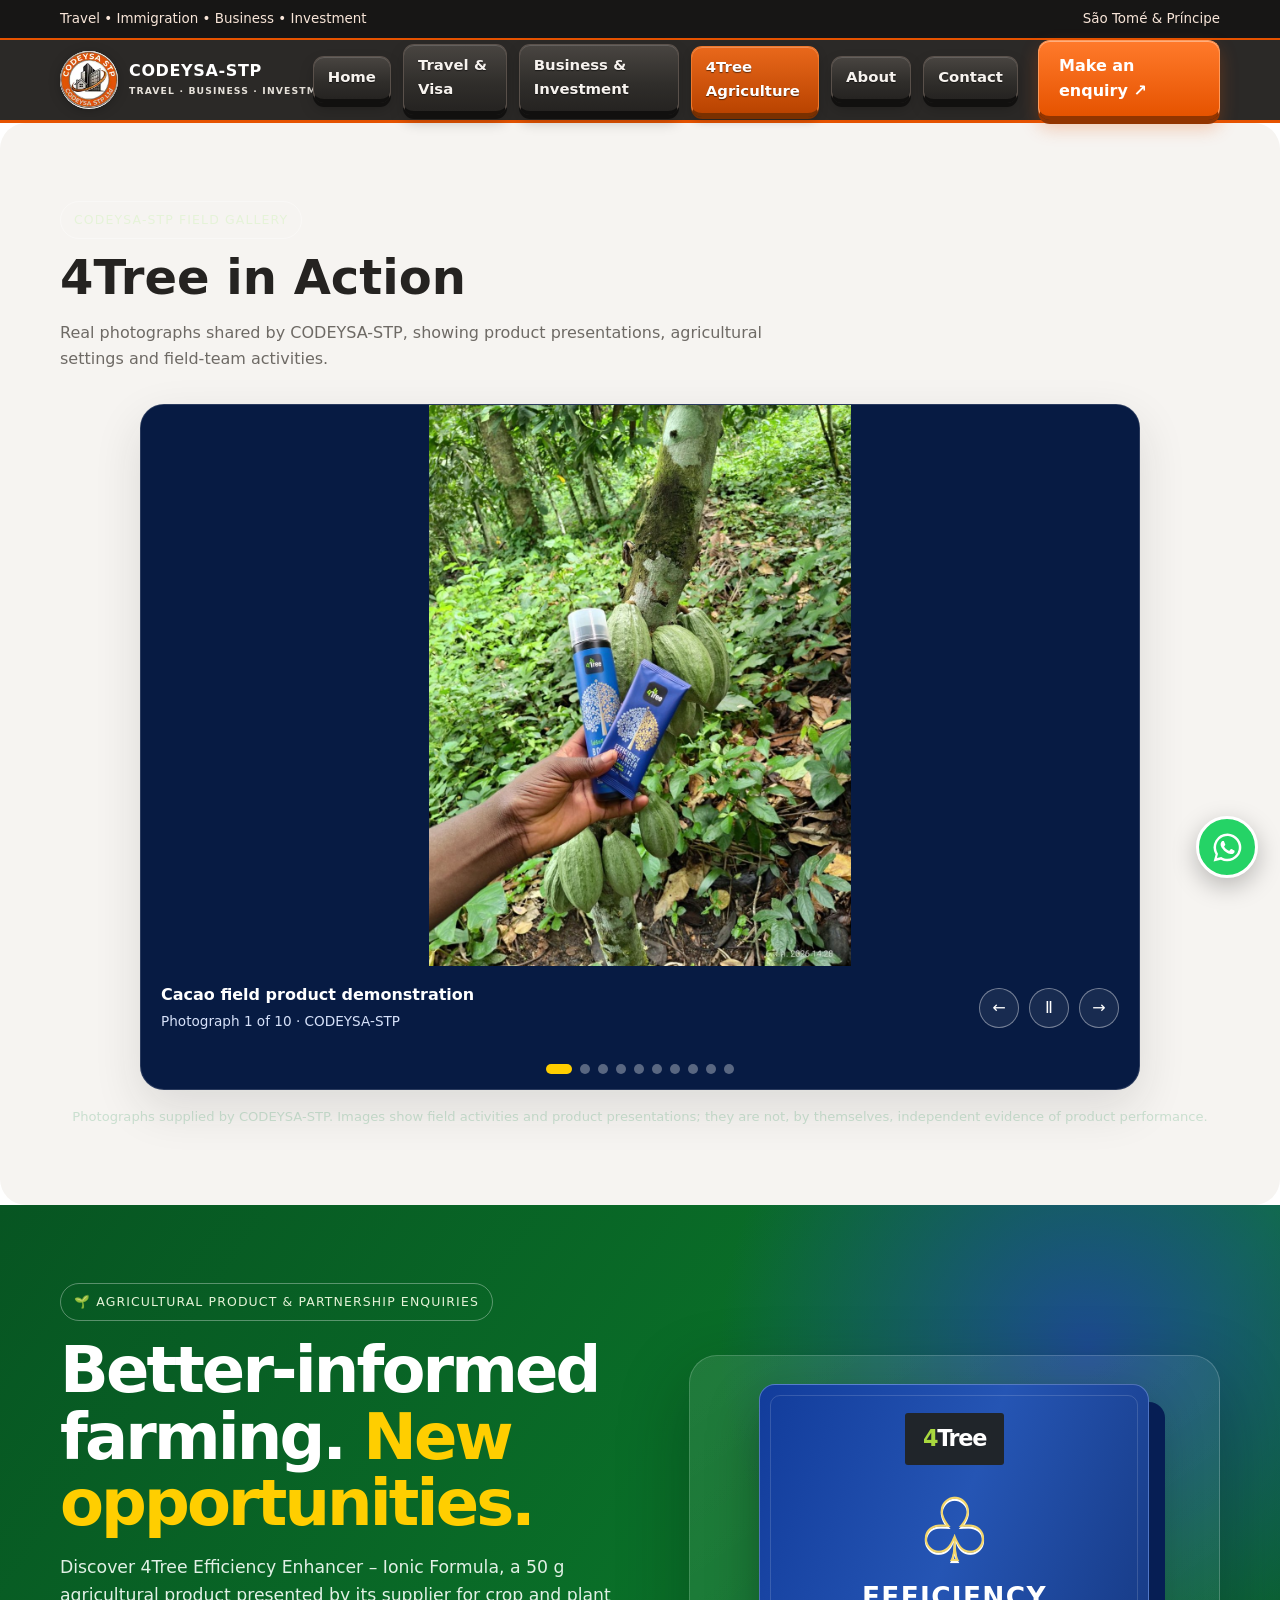
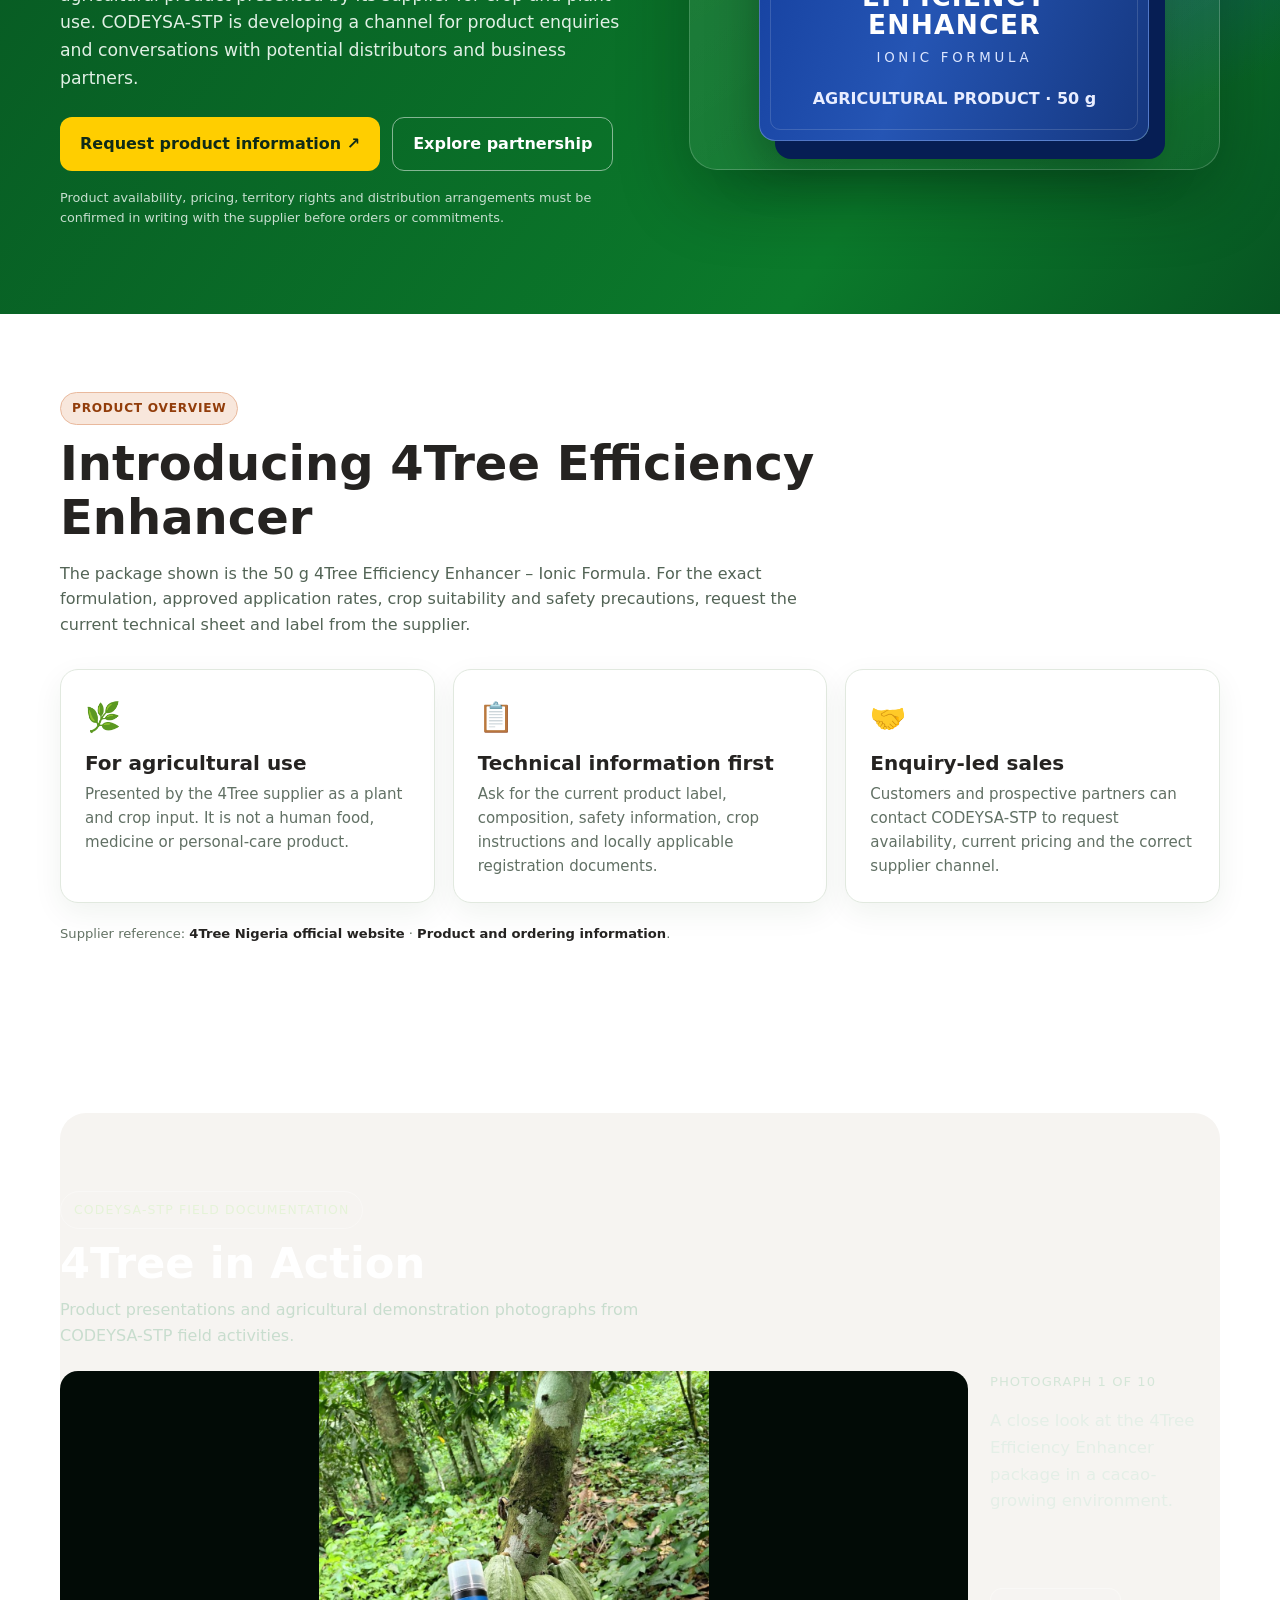
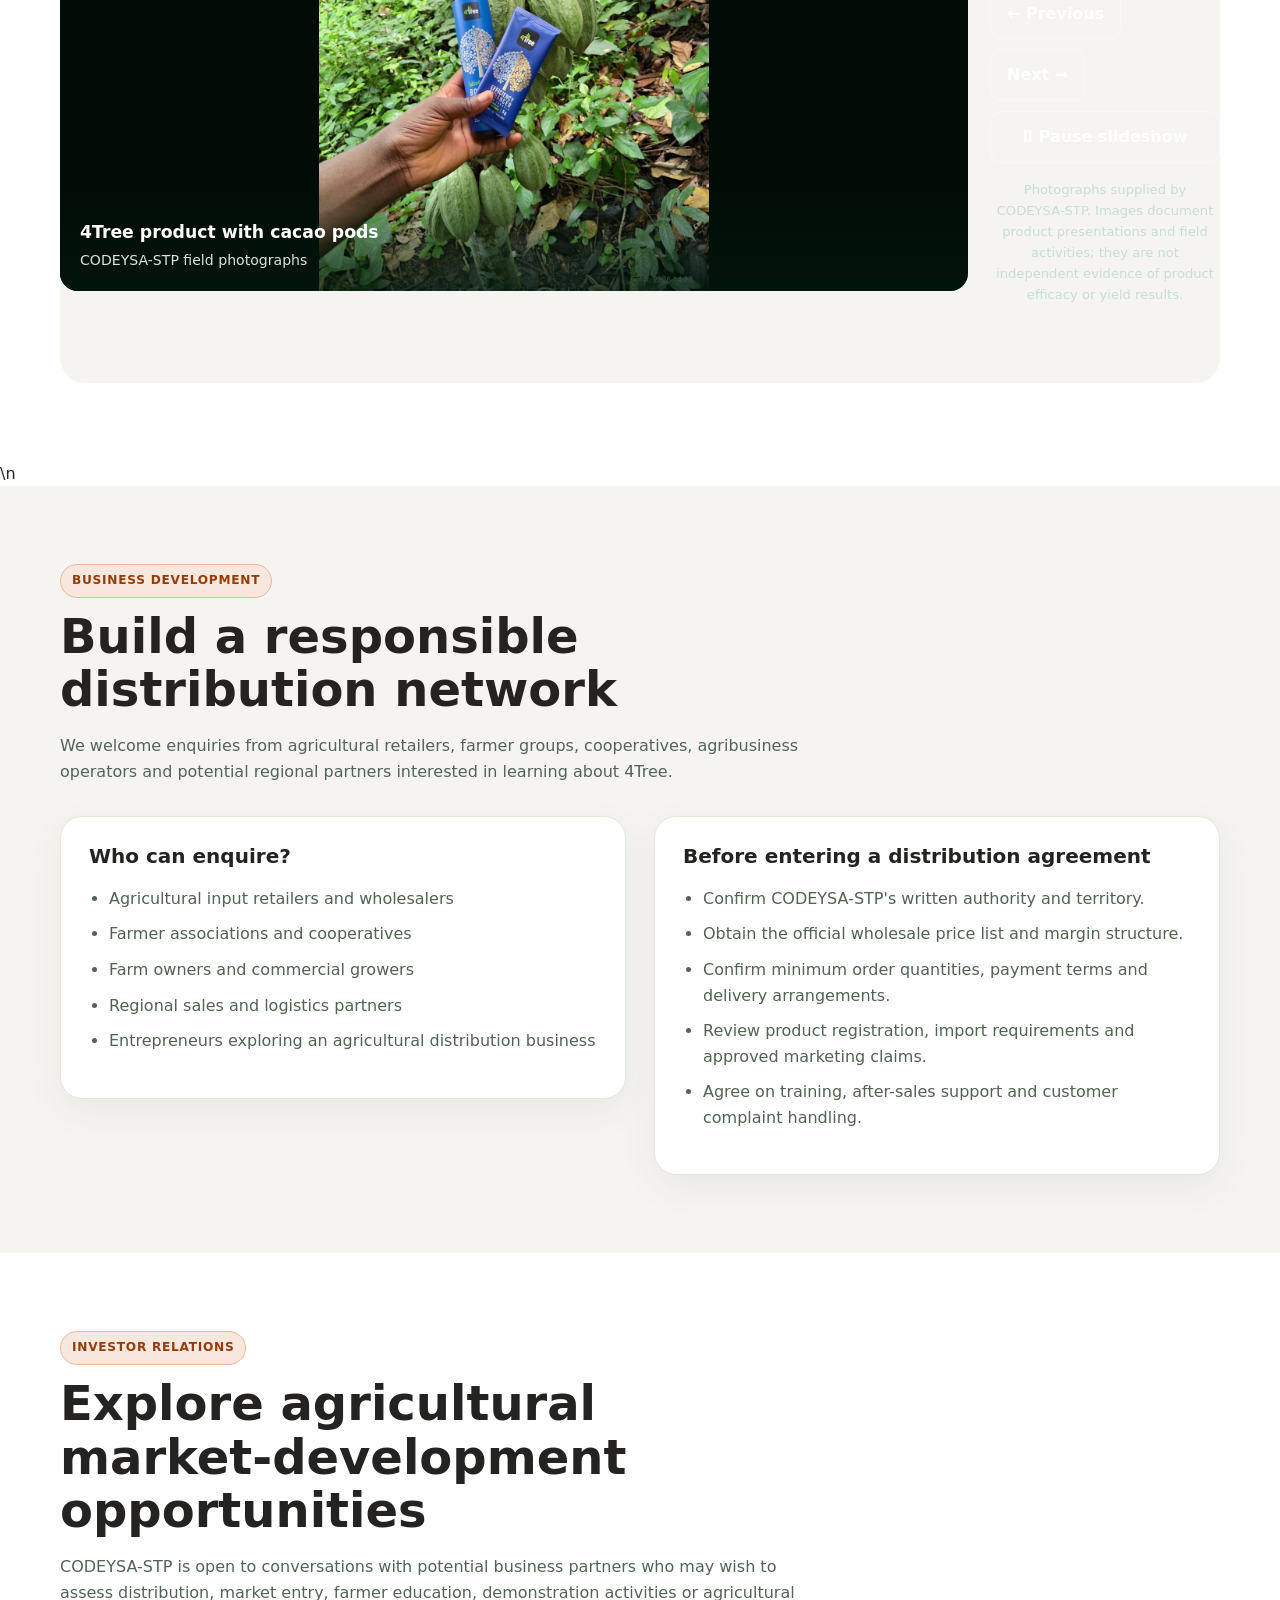
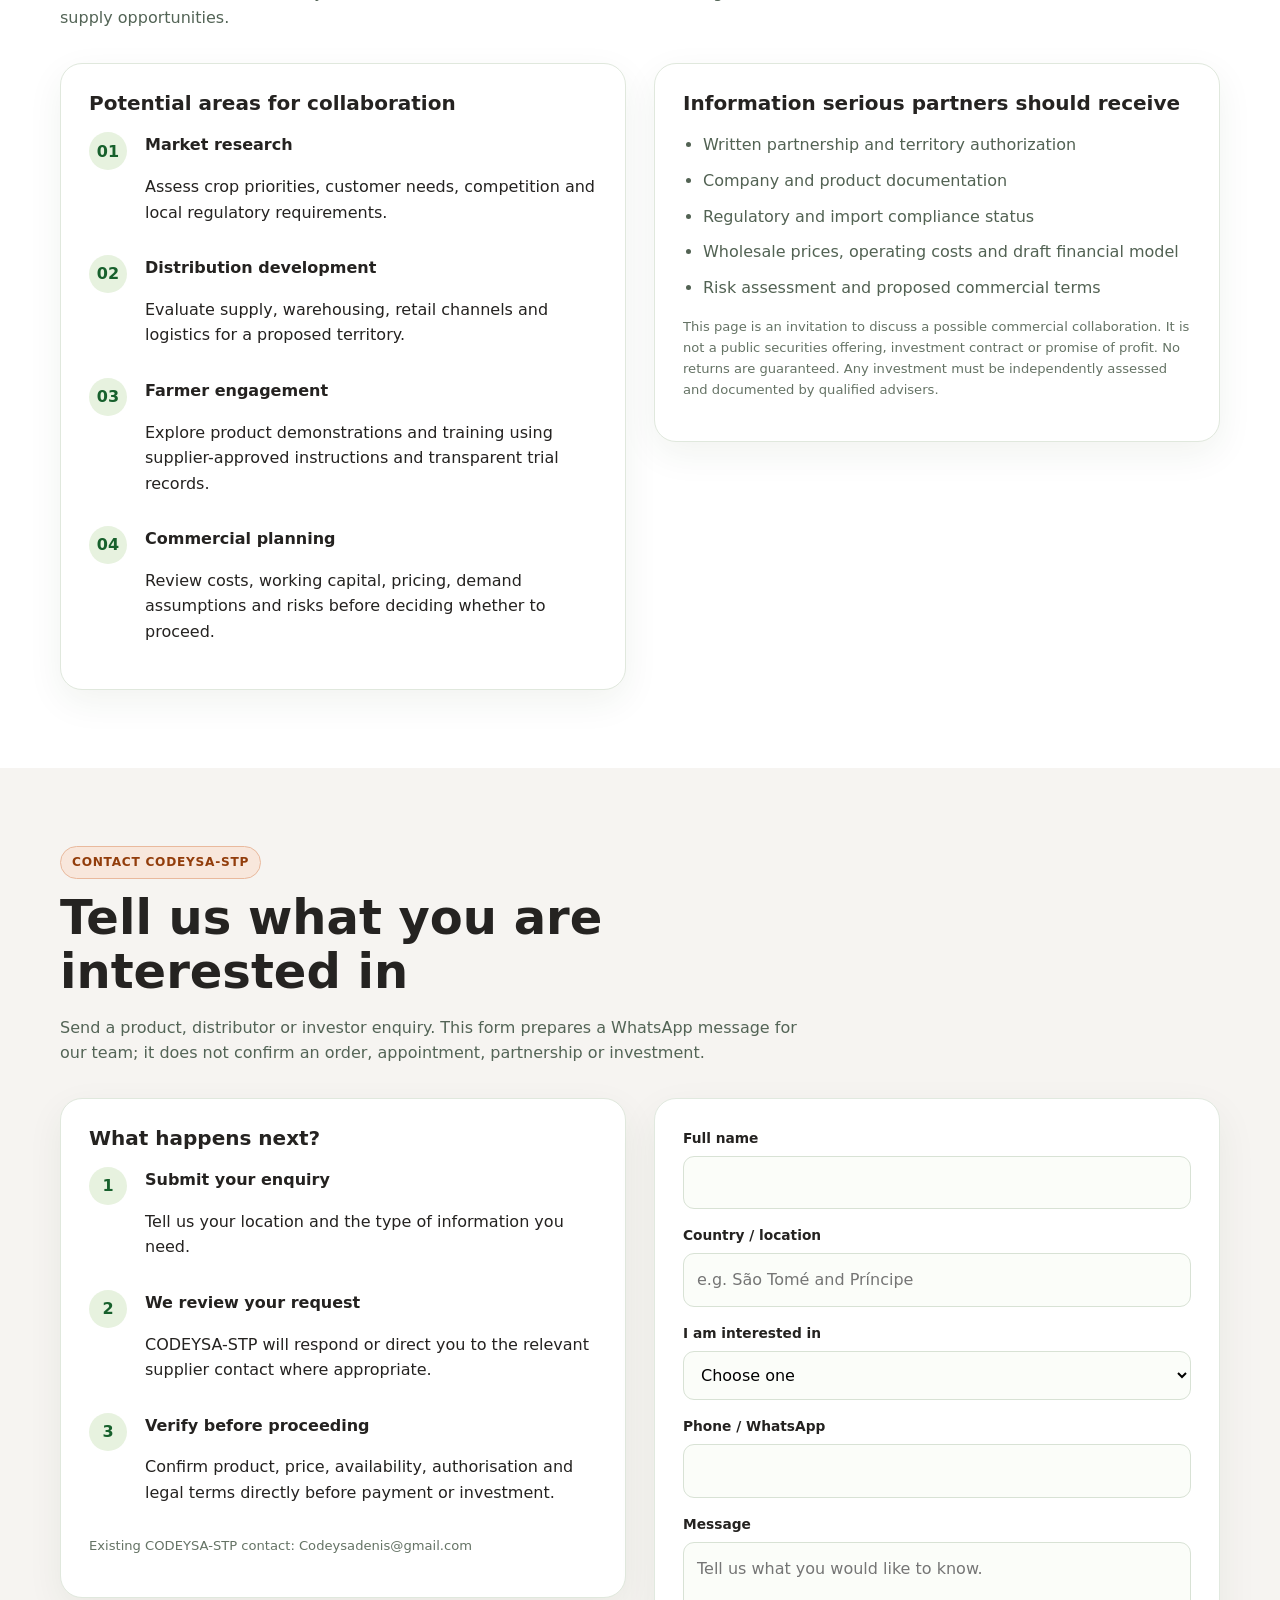
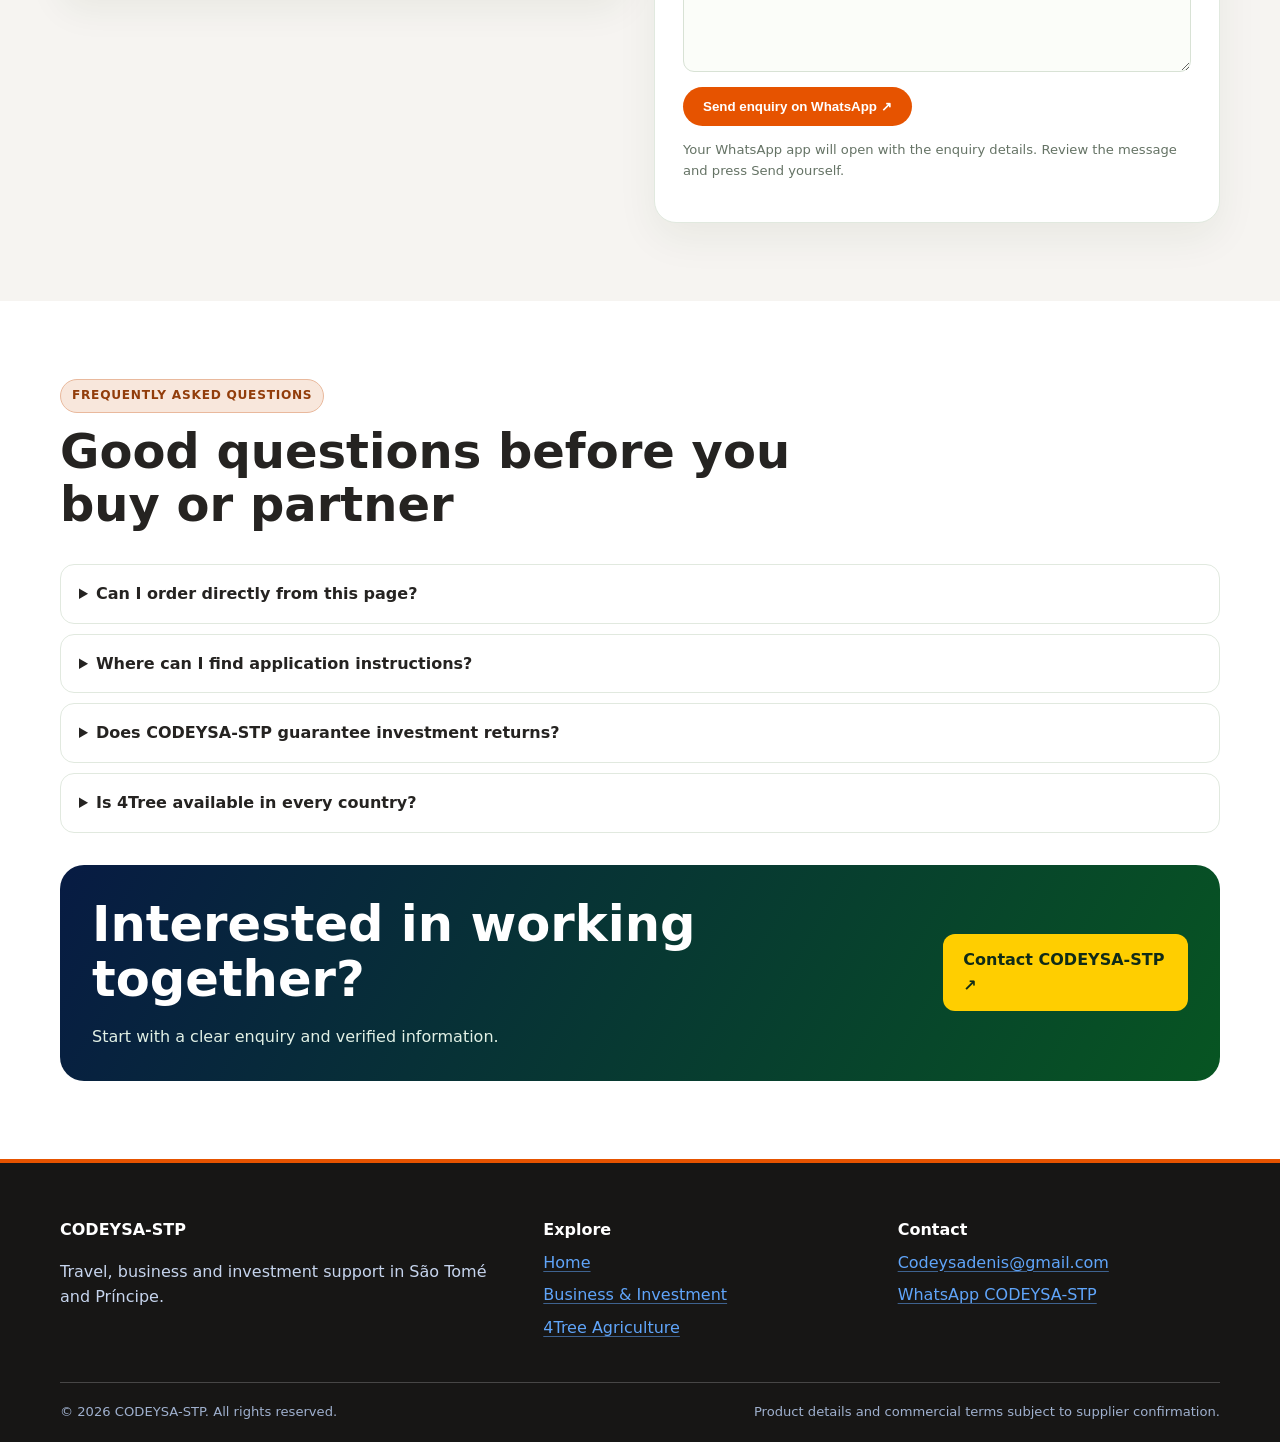
==== commit 29e2abde: "Move CODEYSA-STP 4Tree slideshow to top of page" ====
--- a/4tree.html
+++ b/4tree.html
@@ -98,47 +98,6 @@
 <nav class="nav-links"><a href="index.html">Home</a><a href="travel.html">Travel &amp; Visa</a><a href="investment.html">Business &amp; Investment</a><a href="4tree.html" class="active">4Tree Agriculture</a><a href="about.html">About</a><a href="contact.html">Contact</a></nav>
 <a class="nav-cta" href="#tree-enquiry">Make an enquiry ↗</a></div></header>
 <main>
-<section class="tree-hero"><div class="container tree-hero-grid">
-<div><span class="tree-kicker">🌱 Agricultural product &amp; partnership enquiries</span><h1>Better-informed farming. <em>New opportunities.</em></h1>
-<p>Discover 4Tree Efficiency Enhancer – Ionic Formula, a 50 g agricultural product presented by its supplier for crop and plant use. CODEYSA-STP is developing a channel for product enquiries and conversations with potential distributors and business partners.</p>
-<div class="tree-actions"><a class="tree-btn gold" href="#tree-enquiry">Request product information ↗</a><a class="tree-btn light" href="#distribution">Explore partnership</a></div>
-<p class="tree-disclaimer">Product availability, pricing, territory rights and distribution arrangements must be confirmed in writing with the supplier before orders or commitments.</p></div>
-<div class="tree-product-art" aria-label="Illustrative 4Tree product packaging"><div class="tree-pack"><div class="tree-logo"><b>4</b>Tree</div><div class="tree-symbol">♧</div><h2>EFFICIENCY<br>ENHANCER</h2><small>IONIC FORMULA</small><div class="tree-weight">AGRICULTURAL PRODUCT · 50 g</div></div></div>
-</div></section>
-<section class="tree-section"><div class="container"><div class="tree-section-head"><span class="pill">Product overview</span><h2>Introducing 4Tree Efficiency Enhancer</h2><p>The package shown is the 50 g 4Tree Efficiency Enhancer – Ionic Formula. For the exact formulation, approved application rates, crop suitability and safety precautions, request the current technical sheet and label from the supplier.</p></div>
-<div class="tree-facts">
-<article class="tree-fact"><div class="ico">🌿</div><h3>For agricultural use</h3><p>Presented by the 4Tree supplier as a plant and crop input. It is not a human food, medicine or personal-care product.</p></article>
-<article class="tree-fact"><div class="ico">📋</div><h3>Technical information first</h3><p>Ask for the current product label, composition, safety information, crop instructions and locally applicable registration documents.</p></article>
-<article class="tree-fact"><div class="ico">🤝</div><h3>Enquiry-led sales</h3><p>Customers and prospective partners can contact CODEYSA-STP to request availability, current pricing and the correct supplier channel.</p></article>
-</div>
-<p class="tree-source" style="margin-top:20px">Supplier reference: <a href="https://4tree-global.com/en-ng/homepage-nigeria/" target="_blank" rel="noopener">4Tree Nigeria official website</a> · <a href="https://4tree-global.com/en-ng/product-nigeria/" target="_blank" rel="noopener">Product and ordering information</a>.</p>
-</div></section>
-
-<section class="tree-section">
-<div class="container">
-<div class="tree-gallery" aria-label="CODEYSA-STP 4Tree field demonstration photo slideshow">
-<div class="tree-gallery-head">
-<div><span class="tree-kicker">CODEYSA-STP field documentation</span><h2>4Tree in Action</h2><p>Product presentations and agricultural demonstration photographs from CODEYSA-STP field activities.</p></div>
-</div>
-<div class="tree-slideshow">
-<div>
-<div class="tree-slide-stage">
-<img id="tree-gallery-image" src="assets/4tree/01-cacao-product-demonstration.jpg" alt="4Tree product presented beside cacao pods during a CODEYSA-STP field demonstration" loading="lazy">
-<div class="tree-slide-caption"><strong id="tree-gallery-title">4Tree product with cacao pods</strong><span id="tree-gallery-subtitle">CODEYSA-STP field photographs</span></div>
-</div>
-<div class="tree-slide-dots" id="tree-gallery-dots" aria-label="Choose a slideshow photograph"></div>
-</div>
-<div class="tree-slide-side">
-<div><div class="tree-slide-counter" id="tree-gallery-counter" aria-live="polite">Photograph 1 of 10</div><p class="tree-slide-description" id="tree-gallery-description">A close look at the 4Tree Efficiency Enhancer package in a cacao-growing environment.</p></div>
-<div>
-<div class="tree-slide-controls"><button type="button" id="tree-gallery-prev" aria-label="Previous photograph">← Previous</button><button type="button" id="tree-gallery-next" aria-label="Next photograph">Next →</button></div>
-<button type="button" class="tree-slide-play" id="tree-gallery-toggle" aria-pressed="true" style="margin-top:10px;width:100%">Ⅱ Pause slideshow</button>
-<p class="tree-gallery-credit">Photographs supplied by CODEYSA-STP. Images document product presentations and field activities; they are not independent evidence of product efficacy or yield results.</p>
-</div>
-</div>
-</div>
-</div>
-</section>\n
 <section class="tree-gallery" id="codeysa-4tree-gallery">
  <div class="container">
   <div class="tree-section-head"><span class="tree-kicker">CODEYSA-STP field gallery</span><h2>4Tree in Action</h2><p>Real photographs shared by CODEYSA-STP, showing product presentations, agricultural settings and field-team activities.</p></div>
@@ -163,6 +122,48 @@
   <p class="tree-gallery-credit">Photographs supplied by CODEYSA-STP. Images show field activities and product presentations; they are not, by themselves, independent evidence of product performance.</p>
  </div>
 </section>
+<section class="tree-hero"><div class="container tree-hero-grid">
+<div><span class="tree-kicker">🌱 Agricultural product &amp; partnership enquiries</span><h1>Better-informed farming. <em>New opportunities.</em></h1>
+<p>Discover 4Tree Efficiency Enhancer – Ionic Formula, a 50 g agricultural product presented by its supplier for crop and plant use. CODEYSA-STP is developing a channel for product enquiries and conversations with potential distributors and business partners.</p>
+<div class="tree-actions"><a class="tree-btn gold" href="#tree-enquiry">Request product information ↗</a><a class="tree-btn light" href="#distribution">Explore partnership</a></div>
+<p class="tree-disclaimer">Product availability, pricing, territory rights and distribution arrangements must be confirmed in writing with the supplier before orders or commitments.</p></div>
+<div class="tree-product-art" aria-label="Illustrative 4Tree product packaging"><div class="tree-pack"><div class="tree-logo"><b>4</b>Tree</div><div class="tree-symbol">♧</div><h2>EFFICIENCY<br>ENHANCER</h2><small>IONIC FORMULA</small><div class="tree-weight">AGRICULTURAL PRODUCT · 50 g</div></div></div>
+</div></section>
+<section class="tree-section"><div class="container"><div class="tree-section-head"><span class="pill">Product overview</span><h2>Introducing 4Tree Efficiency Enhancer</h2><p>The package shown is the 50 g 4Tree Efficiency Enhancer – Ionic Formula. For the exact formulation, approved application rates, crop suitability and safety precautions, request the current technical sheet and label from the supplier.</p></div>
+<div class="tree-facts">
+<article class="tree-fact"><div class="ico">🌿</div><h3>For agricultural use</h3><p>Presented by the 4Tree supplier as a plant and crop input. It is not a human food, medicine or personal-care product.</p></article>
+<article class="tree-fact"><div class="ico">📋</div><h3>Technical information first</h3><p>Ask for the current product label, composition, safety information, crop instructions and locally applicable registration documents.</p></article>
+<article class="tree-fact"><div class="ico">🤝</div><h3>Enquiry-led sales</h3><p>Customers and prospective partners can contact CODEYSA-STP to request availability, current pricing and the correct supplier channel.</p></article>
+</div>
+<p class="tree-source" style="margin-top:20px">Supplier reference: <a href="https://4tree-global.com/en-ng/homepage-nigeria/" target="_blank" rel="noopener">4Tree Nigeria official website</a> · <a href="https://4tree-global.com/en-ng/product-nigeria/" target="_blank" rel="noopener">Product and ordering information</a>.</p>
+</div></section>
+
+<section class="tree-section">
+<div class="container">
+<div class="tree-gallery" aria-label="CODEYSA-STP 4Tree field demonstration photo slideshow">
+<div class="tree-gallery-head">
+<div><span class="tree-kicker">CODEYSA-STP field documentation</span><h2>4Tree in Action</h2><p>Product presentations and agricultural demonstration photographs from CODEYSA-STP field activities.</p></div>
+</div>
+<div class="tree-slideshow">
+<div>
+<div class="tree-slide-stage">
+<img id="tree-gallery-image" src="assets/4tree/01-cacao-product-demonstration.jpg" alt="4Tree product presented beside cacao pods during a CODEYSA-STP field demonstration" loading="lazy">
+<div class="tree-slide-caption"><strong id="tree-gallery-title">4Tree product with cacao pods</strong><span id="tree-gallery-subtitle">CODEYSA-STP field photographs</span></div>
+</div>
+<div class="tree-slide-dots" id="tree-gallery-dots" aria-label="Choose a slideshow photograph"></div>
+</div>
+<div class="tree-slide-side">
+<div><div class="tree-slide-counter" id="tree-gallery-counter" aria-live="polite">Photograph 1 of 10</div><p class="tree-slide-description" id="tree-gallery-description">A close look at the 4Tree Efficiency Enhancer package in a cacao-growing environment.</p></div>
+<div>
+<div class="tree-slide-controls"><button type="button" id="tree-gallery-prev" aria-label="Previous photograph">← Previous</button><button type="button" id="tree-gallery-next" aria-label="Next photograph">Next →</button></div>
+<button type="button" class="tree-slide-play" id="tree-gallery-toggle" aria-pressed="true" style="margin-top:10px;width:100%">Ⅱ Pause slideshow</button>
+<p class="tree-gallery-credit">Photographs supplied by CODEYSA-STP. Images document product presentations and field activities; they are not independent evidence of product efficacy or yield results.</p>
+</div>
+</div>
+</div>
+</div>
+</section>\n
+
 
 <section class="tree-section soft" id="distribution"><div class="container">
 <div class="tree-section-head"><span class="pill">Business development</span><h2>Build a responsible distribution network</h2><p>We welcome enquiries from agricultural retailers, farmer groups, cooperatives, agribusiness operators and potential regional partners interested in learning about 4Tree.</p></div>
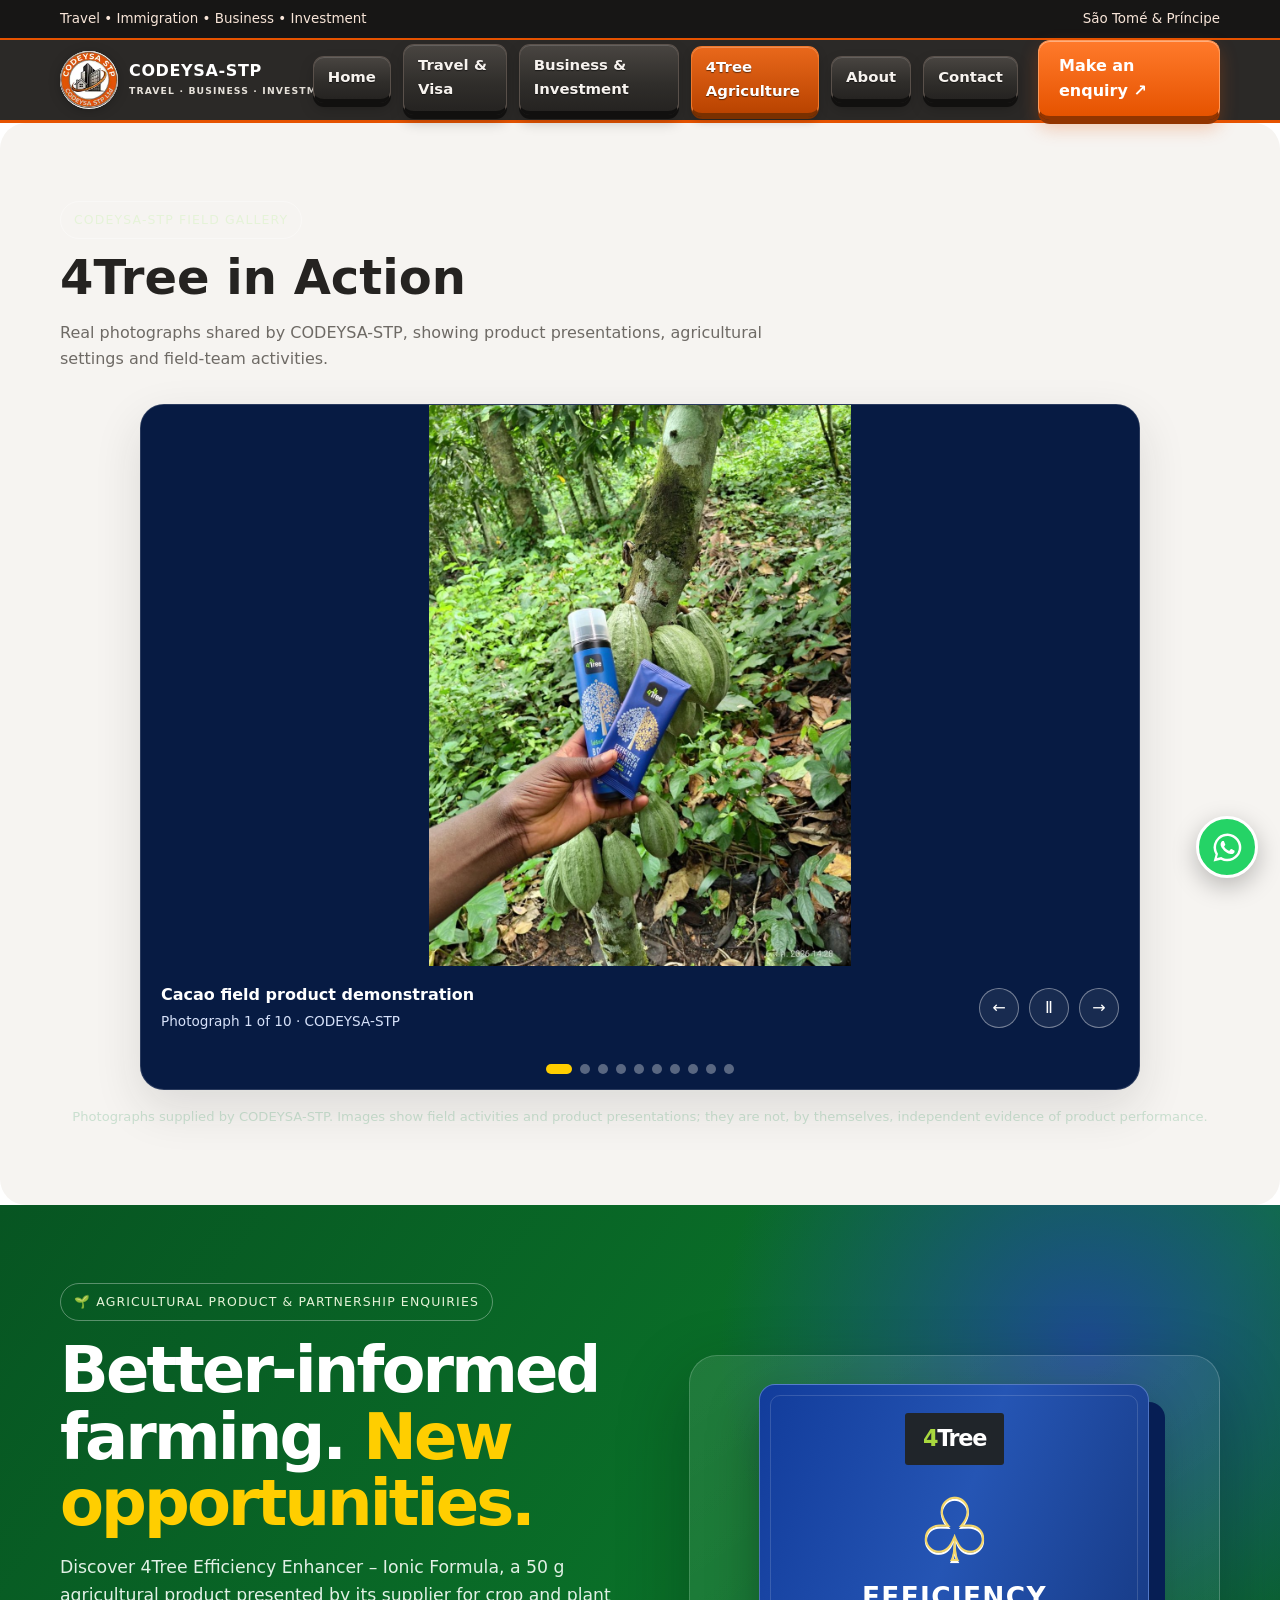
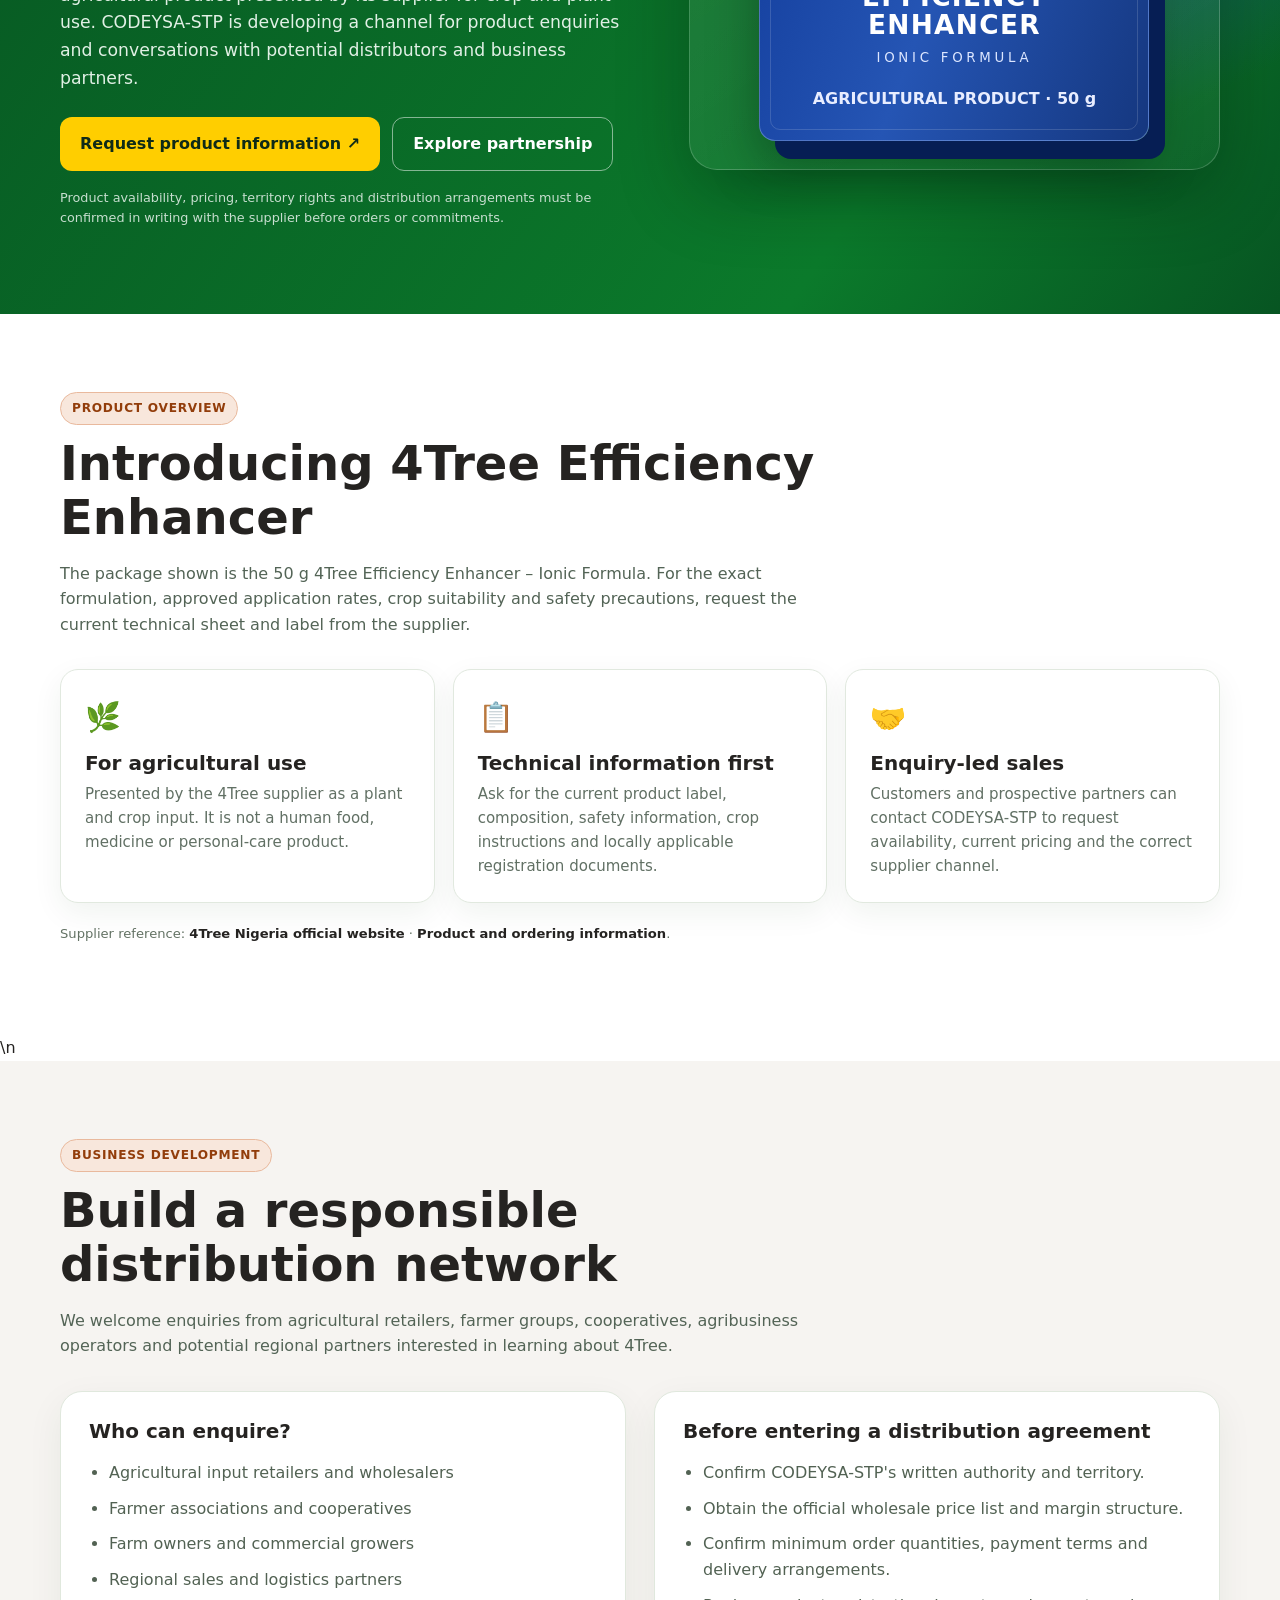
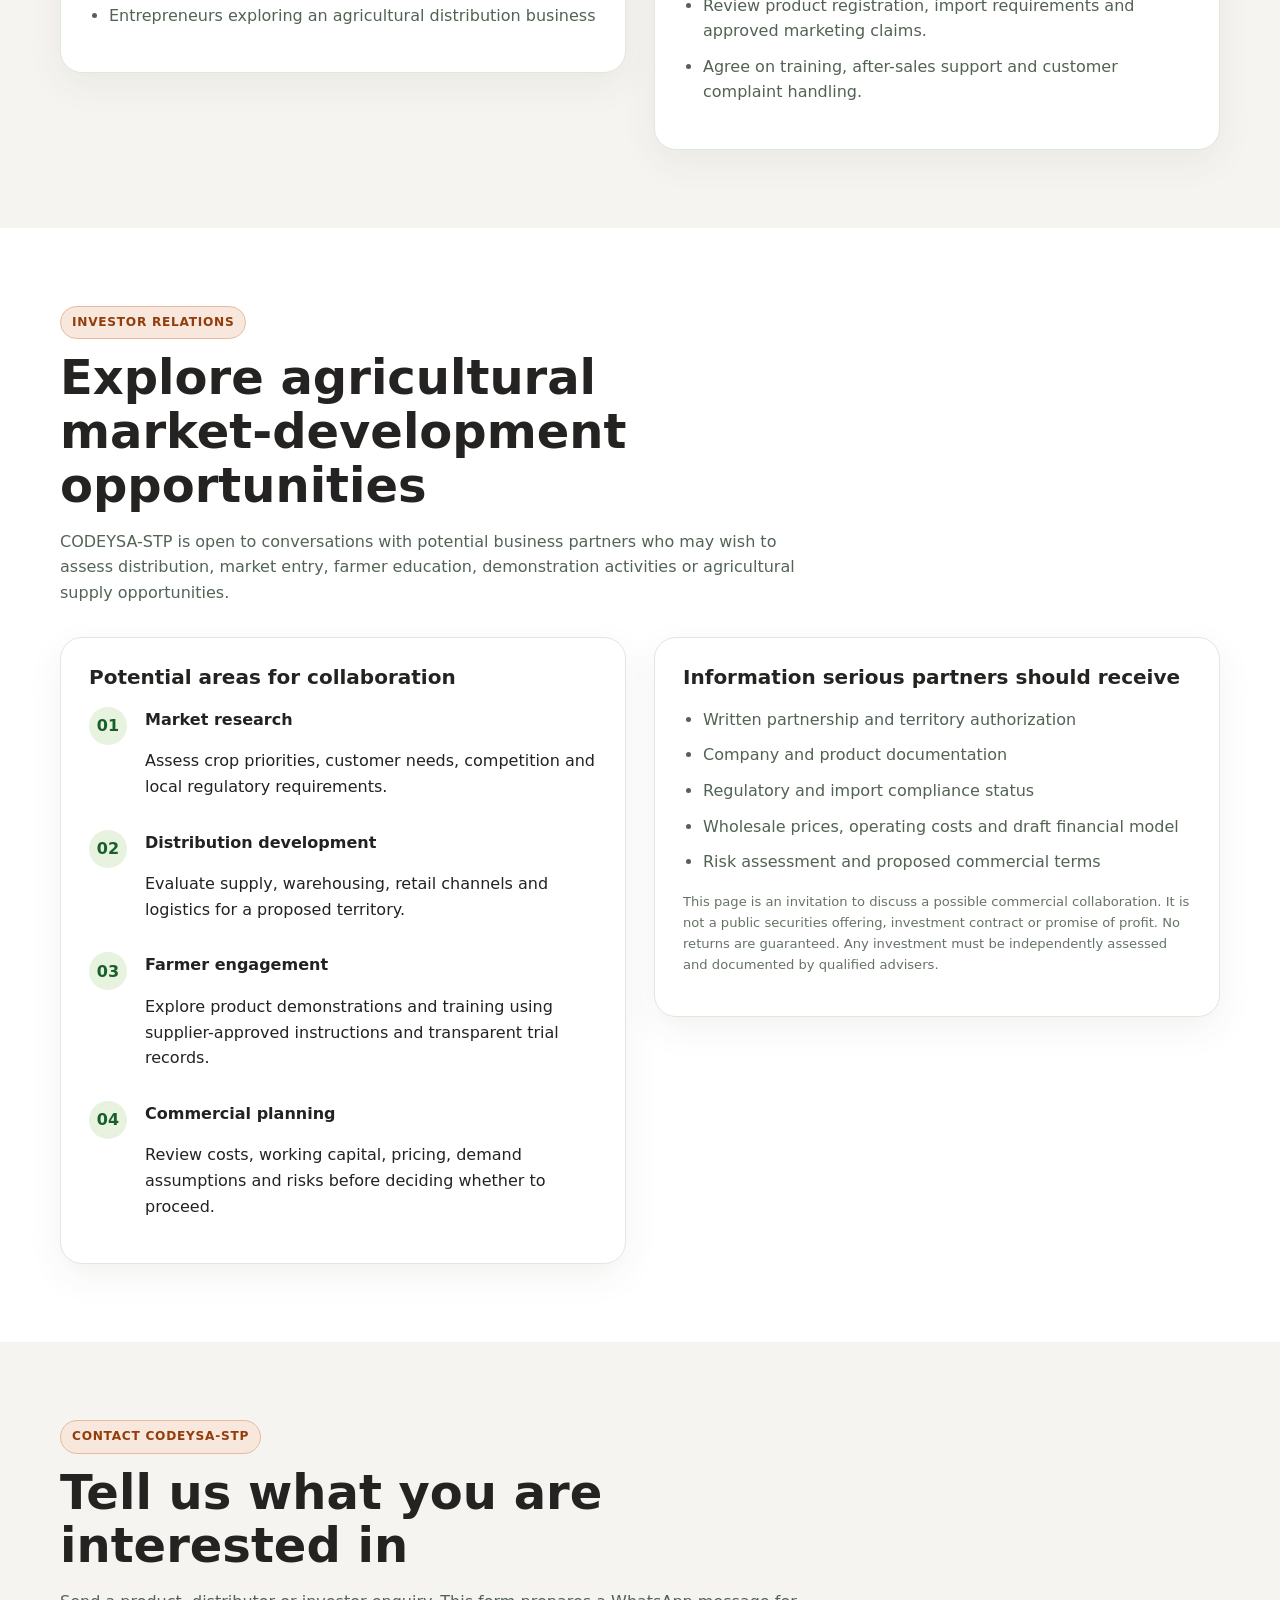
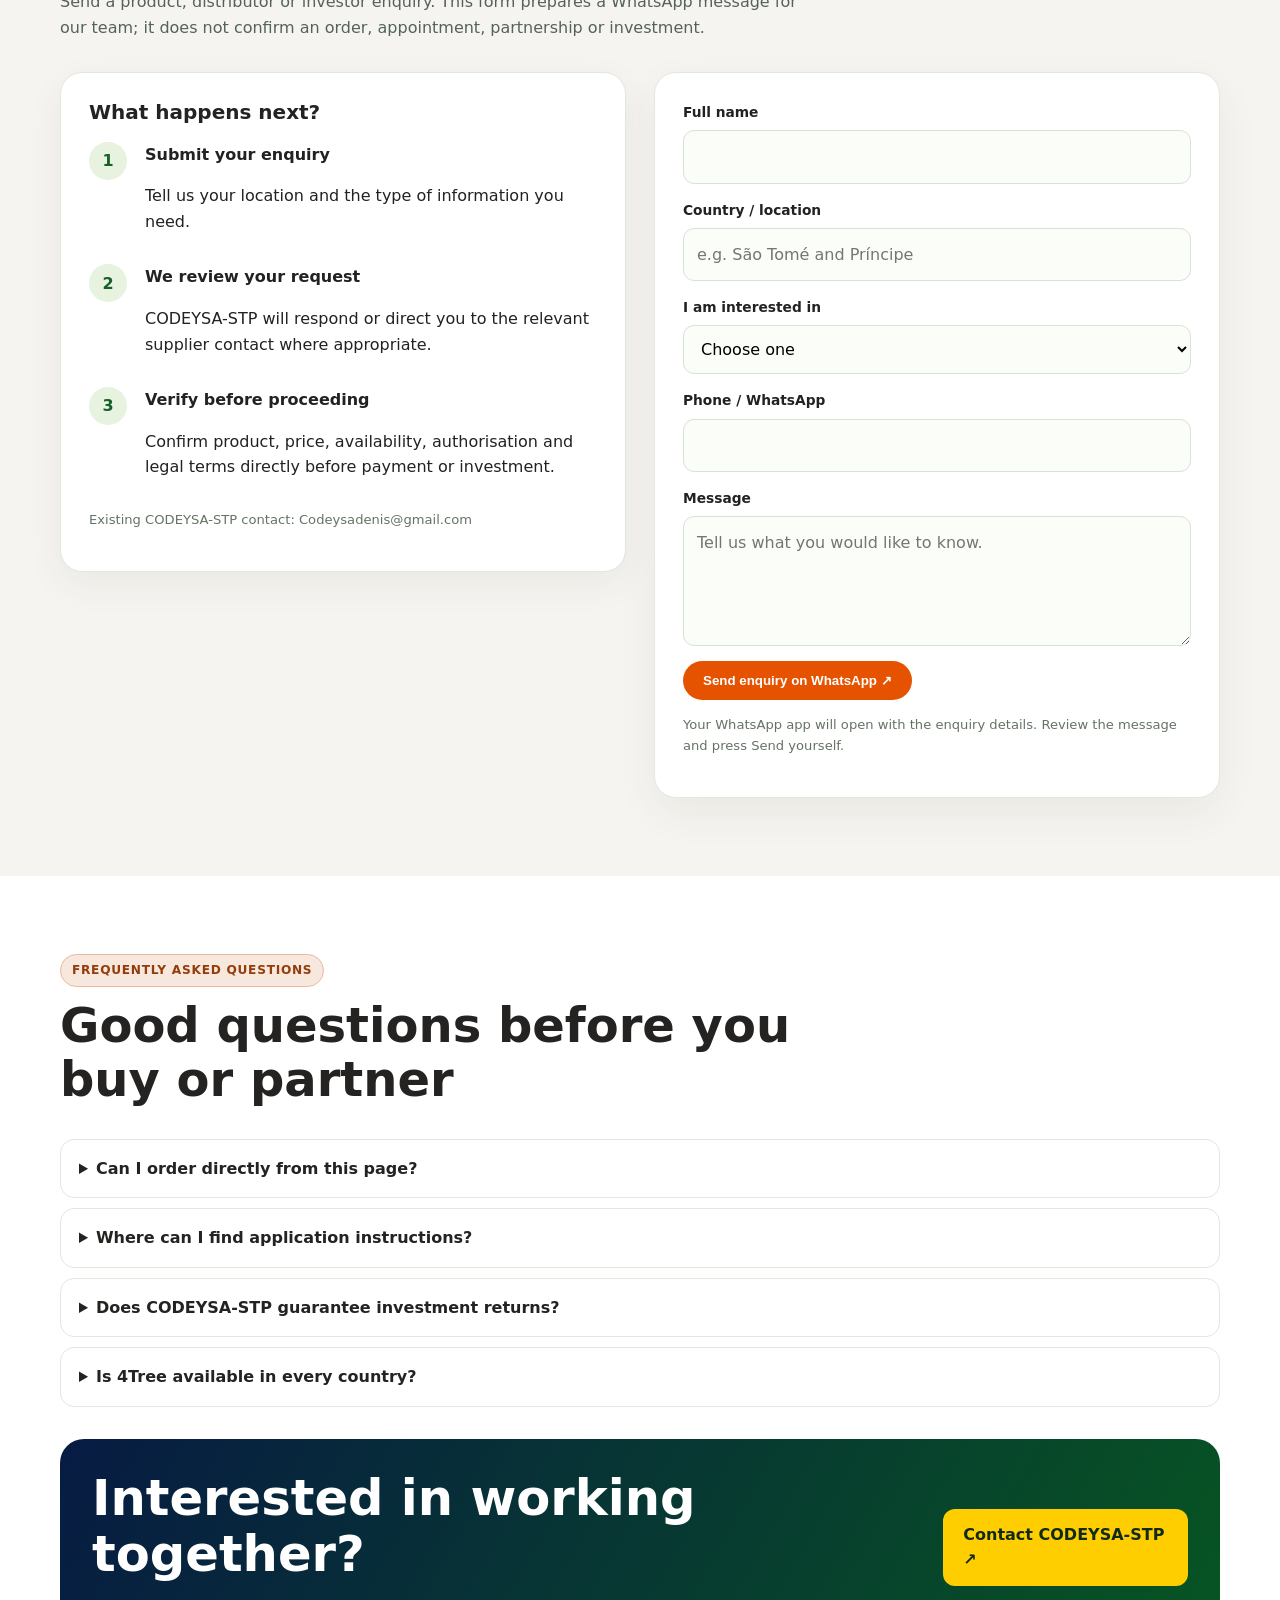
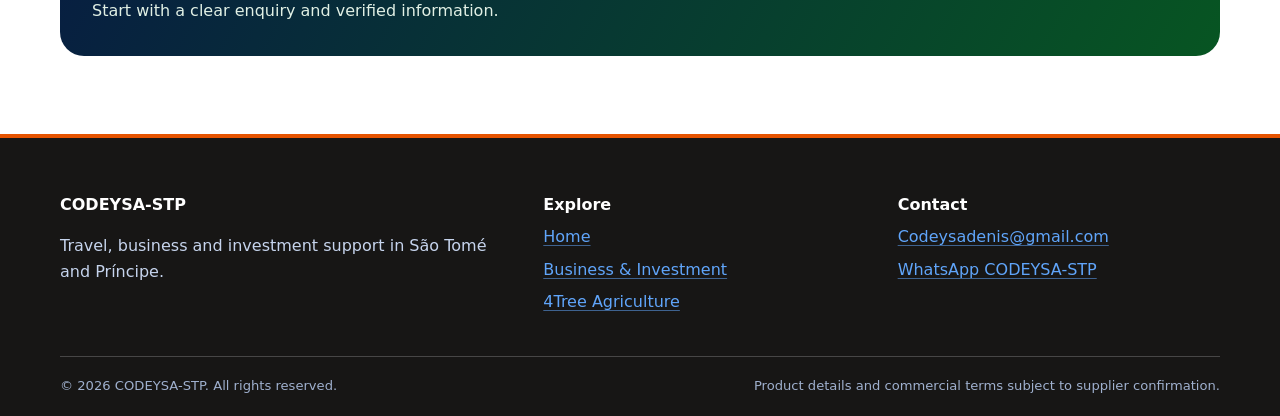
==== commit 08f4c36d: "Remove duplicate legacy 4Tree slideshow markup" ====
--- a/4tree.html
+++ b/4tree.html
@@ -138,31 +138,7 @@
 <p class="tree-source" style="margin-top:20px">Supplier reference: <a href="https://4tree-global.com/en-ng/homepage-nigeria/" target="_blank" rel="noopener">4Tree Nigeria official website</a> · <a href="https://4tree-global.com/en-ng/product-nigeria/" target="_blank" rel="noopener">Product and ordering information</a>.</p>
 </div></section>
 
-<section class="tree-section">
-<div class="container">
-<div class="tree-gallery" aria-label="CODEYSA-STP 4Tree field demonstration photo slideshow">
-<div class="tree-gallery-head">
-<div><span class="tree-kicker">CODEYSA-STP field documentation</span><h2>4Tree in Action</h2><p>Product presentations and agricultural demonstration photographs from CODEYSA-STP field activities.</p></div>
-</div>
-<div class="tree-slideshow">
-<div>
-<div class="tree-slide-stage">
-<img id="tree-gallery-image" src="assets/4tree/01-cacao-product-demonstration.jpg" alt="4Tree product presented beside cacao pods during a CODEYSA-STP field demonstration" loading="lazy">
-<div class="tree-slide-caption"><strong id="tree-gallery-title">4Tree product with cacao pods</strong><span id="tree-gallery-subtitle">CODEYSA-STP field photographs</span></div>
-</div>
-<div class="tree-slide-dots" id="tree-gallery-dots" aria-label="Choose a slideshow photograph"></div>
-</div>
-<div class="tree-slide-side">
-<div><div class="tree-slide-counter" id="tree-gallery-counter" aria-live="polite">Photograph 1 of 10</div><p class="tree-slide-description" id="tree-gallery-description">A close look at the 4Tree Efficiency Enhancer package in a cacao-growing environment.</p></div>
-<div>
-<div class="tree-slide-controls"><button type="button" id="tree-gallery-prev" aria-label="Previous photograph">← Previous</button><button type="button" id="tree-gallery-next" aria-label="Next photograph">Next →</button></div>
-<button type="button" class="tree-slide-play" id="tree-gallery-toggle" aria-pressed="true" style="margin-top:10px;width:100%">Ⅱ Pause slideshow</button>
-<p class="tree-gallery-credit">Photographs supplied by CODEYSA-STP. Images document product presentations and field activities; they are not independent evidence of product efficacy or yield results.</p>
-</div>
-</div>
-</div>
-</div>
-</section>\n
+\n
 
 
 <section class="tree-section soft" id="distribution"><div class="container">
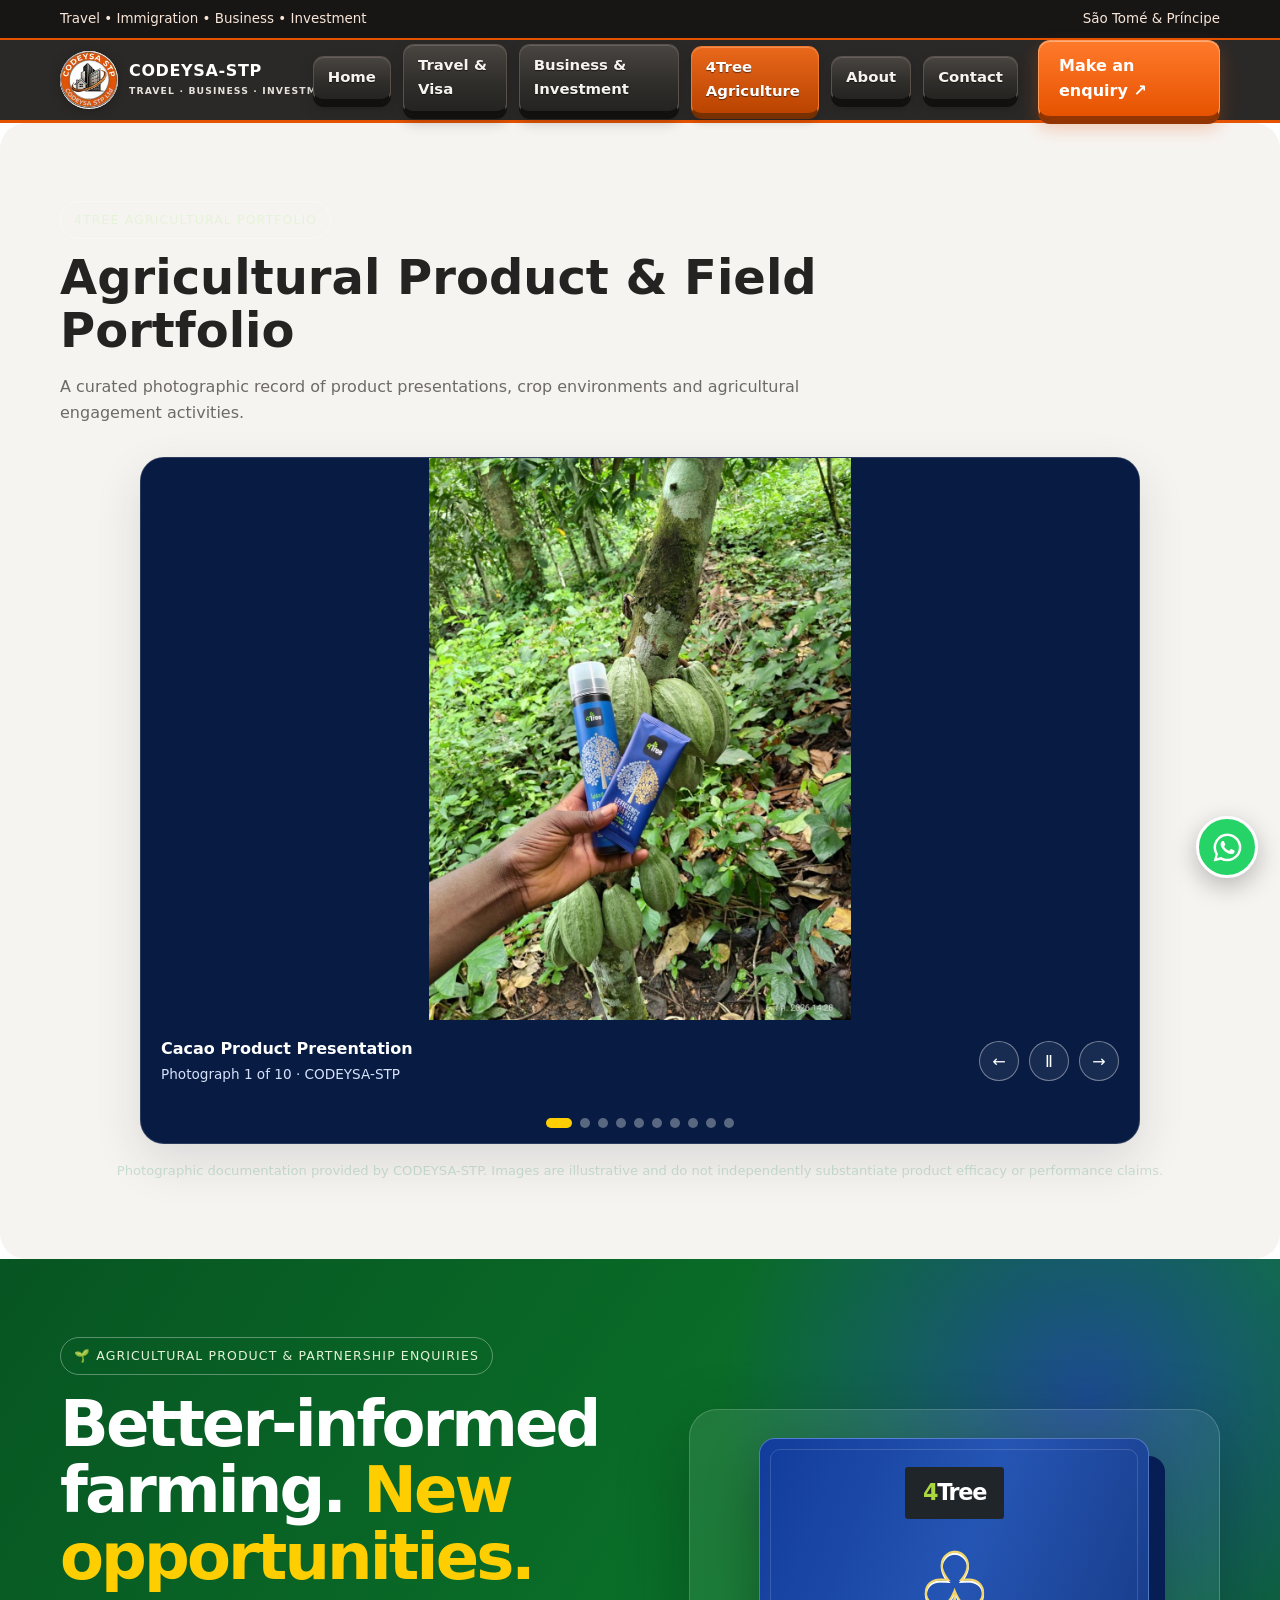
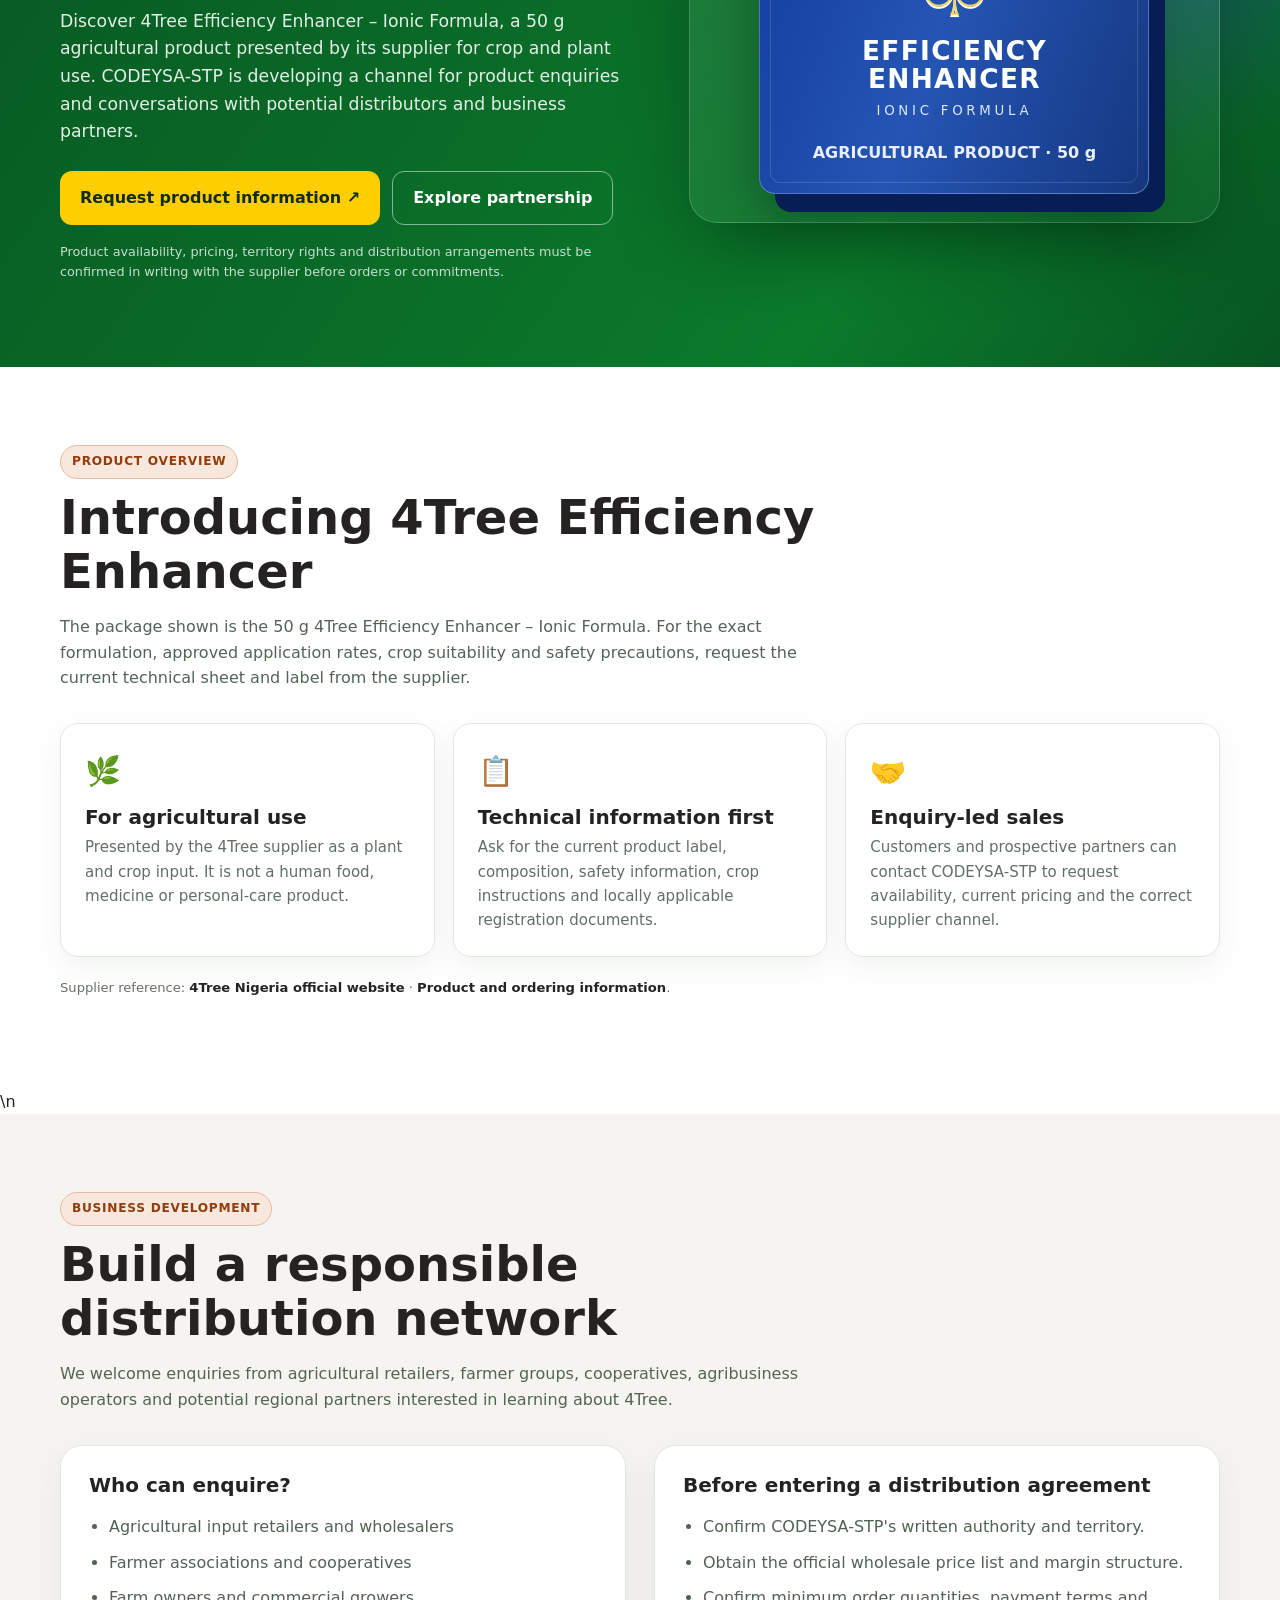
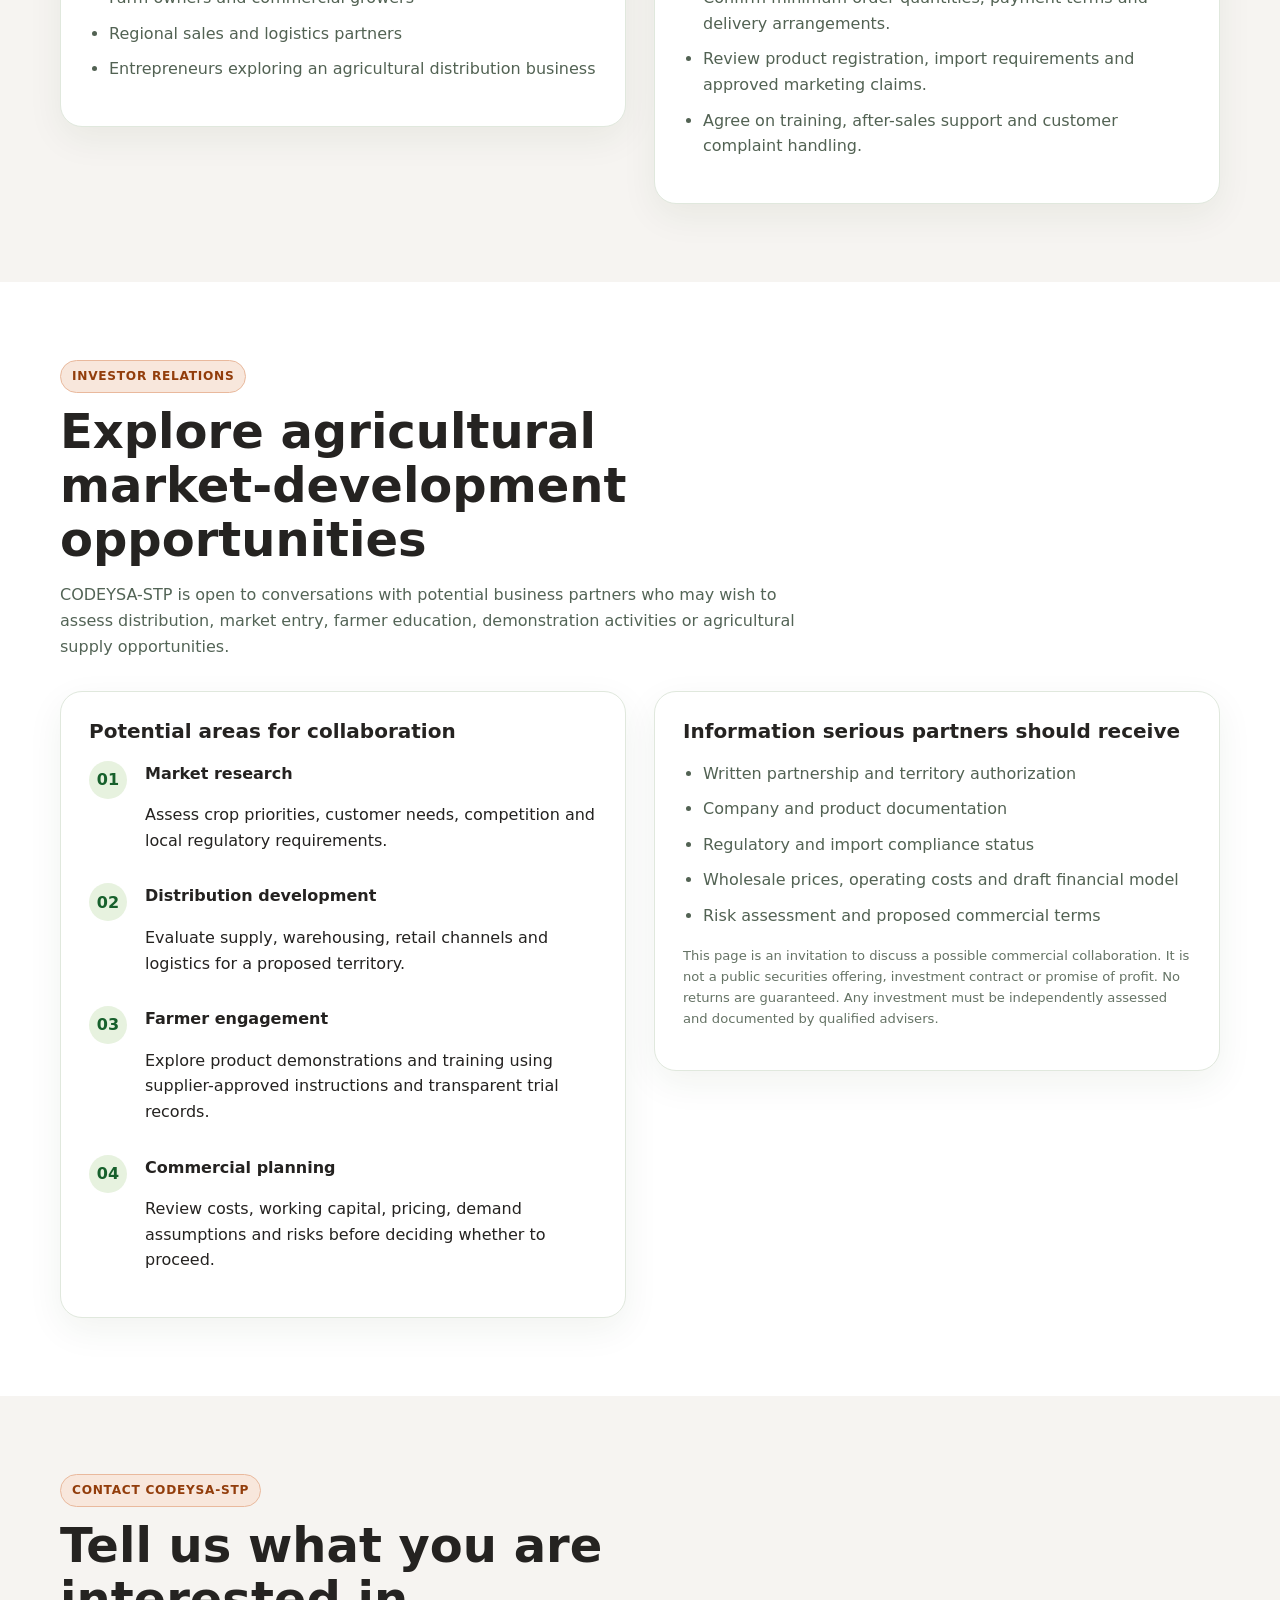
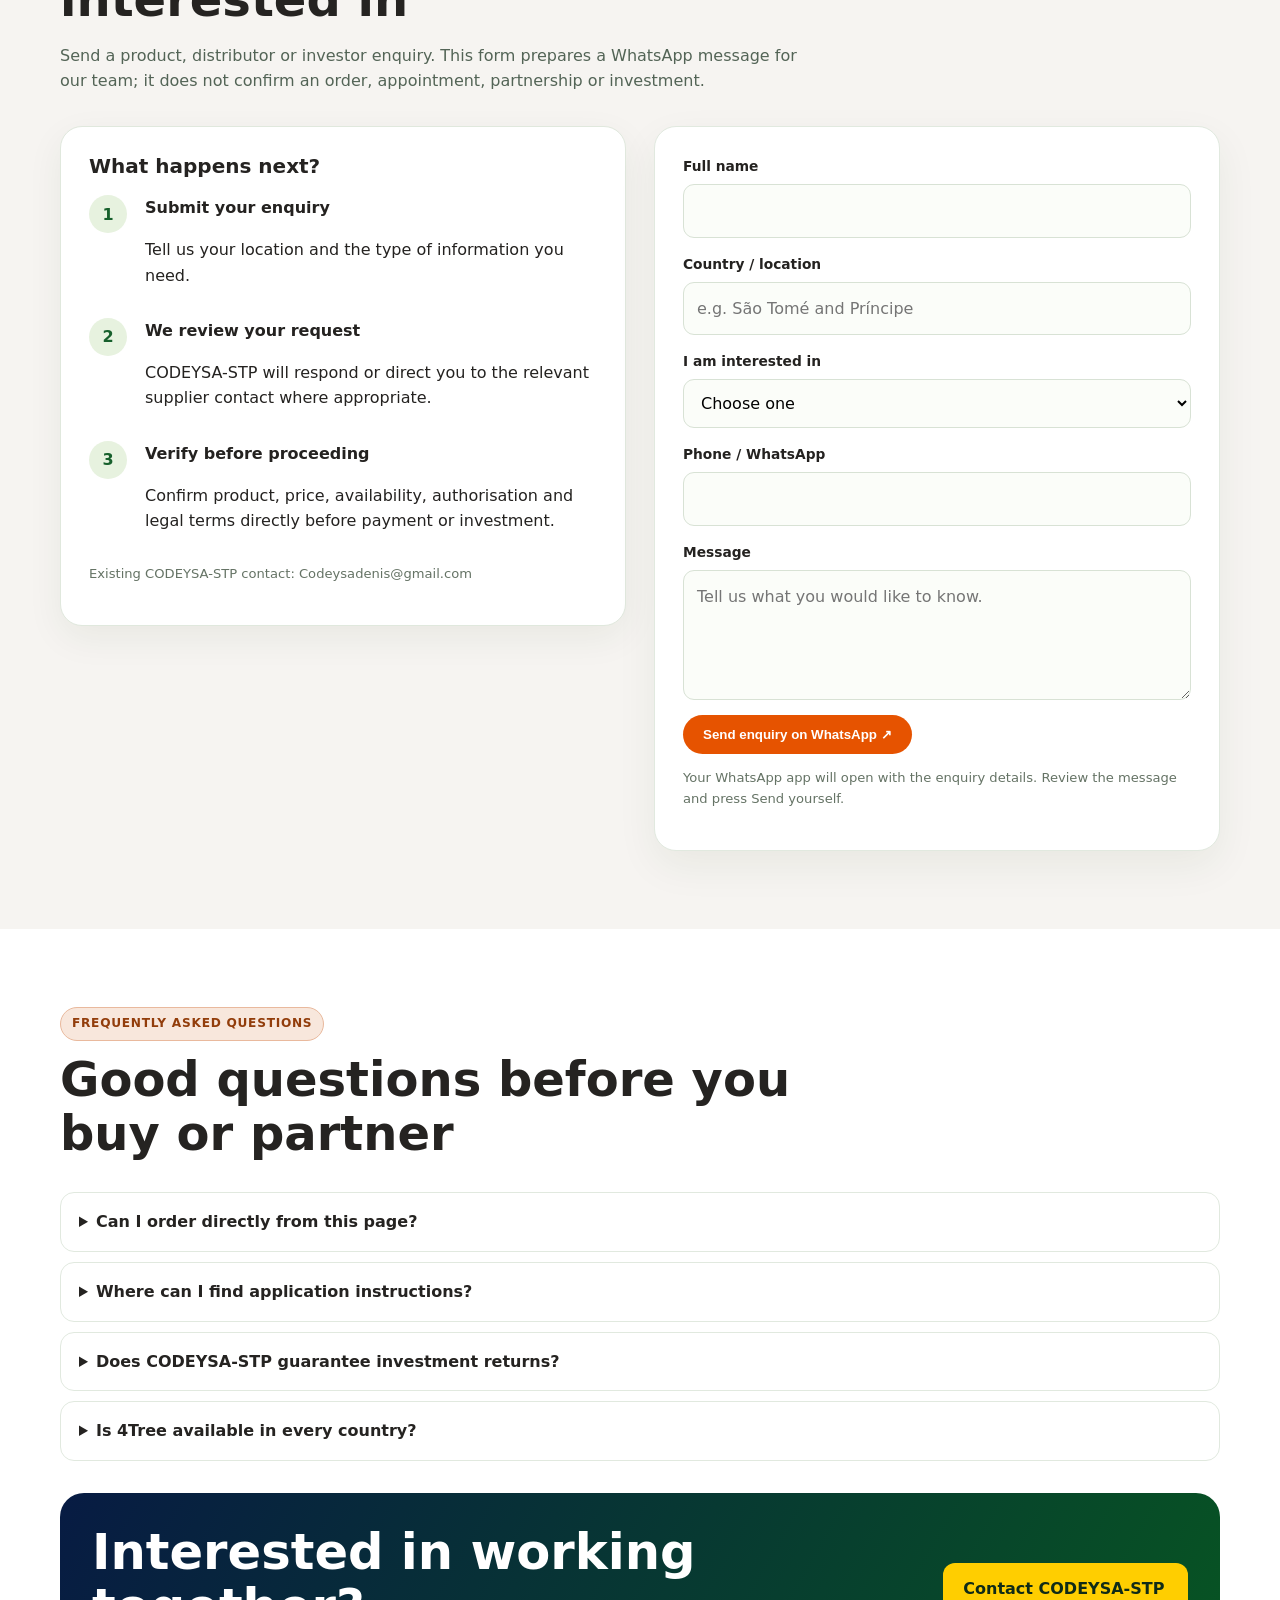
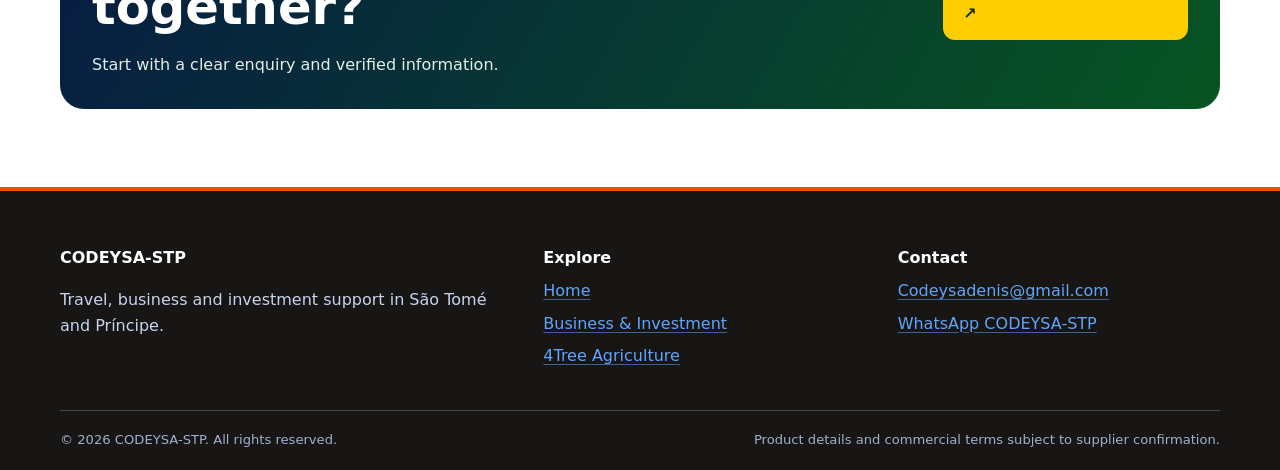
==== commit b90e0e49: "Polish 4Tree gallery headings and image descriptions" ====
--- a/4tree.html
+++ b/4tree.html
@@ -100,7 +100,7 @@
 <main>
 <section class="tree-gallery" id="codeysa-4tree-gallery">
  <div class="container">
-  <div class="tree-section-head"><span class="tree-kicker">CODEYSA-STP field gallery</span><h2>4Tree in Action</h2><p>Real photographs shared by CODEYSA-STP, showing product presentations, agricultural settings and field-team activities.</p></div>
+  <div class="tree-section-head"><span class="tree-kicker">4Tree Agricultural Portfolio</span><h2>Agricultural Product & Field Portfolio</h2><p>A curated photographic record of product presentations, crop environments and agricultural engagement activities.</p></div>
   <div class="tree-gallery-shell" aria-label="CODEYSA-STP 4Tree photo slideshow">
    <div class="tree-gallery-stage" id="tree-gallery-stage">
     <img class="is-active" src="assets/4tree/01-cacao-product-demonstration.jpg" alt="4Tree products presented beside cacao pods during a CODEYSA-STP field demonstration" loading="eager" decoding="async">
@@ -114,12 +114,12 @@
     <img src="assets/4tree/09-watermelon-farm-product-display.jpg" alt="4Tree products displayed beside watermelons in a field" loading="lazy" decoding="async">
     <img src="assets/4tree/10-product-range-pineapple-farm.jpg" alt="4Tree product range displayed among pineapple leaves" loading="lazy" decoding="async">
    </div>
-   <div class="tree-gallery-caption"><div><strong id="tree-gallery-title">Cacao field product demonstration</strong><span id="tree-gallery-count">Photograph 1 of 10 · CODEYSA-STP</span></div><div class="tree-gallery-controls"><button type="button" id="tree-gallery-prev" aria-label="Previous photograph">←</button><button type="button" id="tree-gallery-play" aria-label="Pause slideshow" aria-pressed="true">Ⅱ</button><button type="button" id="tree-gallery-next" aria-label="Next photograph">→</button></div></div>
+   <div class="tree-gallery-caption"><div><strong id="tree-gallery-title">Cacao Product Presentation</strong><span id="tree-gallery-count">Image 1 of 10 · CODEYSA-STP</span></div><div class="tree-gallery-controls"><button type="button" id="tree-gallery-prev" aria-label="Previous photograph">←</button><button type="button" id="tree-gallery-play" aria-label="Pause slideshow" aria-pressed="true">Ⅱ</button><button type="button" id="tree-gallery-next" aria-label="Next photograph">→</button></div></div>
    <div class="tree-gallery-dots" id="tree-gallery-dots" aria-label="Choose a photograph">
     <button class="tree-gallery-dot" type="button" aria-label="Show photograph 1" aria-current="true"></button><button class="tree-gallery-dot" type="button" aria-label="Show photograph 2" aria-current="false"></button><button class="tree-gallery-dot" type="button" aria-label="Show photograph 3" aria-current="false"></button><button class="tree-gallery-dot" type="button" aria-label="Show photograph 4" aria-current="false"></button><button class="tree-gallery-dot" type="button" aria-label="Show photograph 5" aria-current="false"></button><button class="tree-gallery-dot" type="button" aria-label="Show photograph 6" aria-current="false"></button><button class="tree-gallery-dot" type="button" aria-label="Show photograph 7" aria-current="false"></button><button class="tree-gallery-dot" type="button" aria-label="Show photograph 8" aria-current="false"></button><button class="tree-gallery-dot" type="button" aria-label="Show photograph 9" aria-current="false"></button><button class="tree-gallery-dot" type="button" aria-label="Show photograph 10" aria-current="false"></button>
    </div>
   </div>
-  <p class="tree-gallery-credit">Photographs supplied by CODEYSA-STP. Images show field activities and product presentations; they are not, by themselves, independent evidence of product performance.</p>
+  <p class="tree-gallery-credit">Photographic documentation provided by CODEYSA-STP. Images are illustrative and do not independently substantiate product efficacy or performance claims.</p>
  </div>
 </section>
 <section class="tree-hero"><div class="container tree-hero-grid">
@@ -194,7 +194,7 @@
  const root=document.getElementById('codeysa-4tree-gallery'); if(!root)return;
  const images=[...root.querySelectorAll('.tree-gallery-stage img')];
  const dots=[...root.querySelectorAll('.tree-gallery-dot')];
- const titles=['Cacao field product demonstration','Close-up: 4Tree products and cacao','Product presentation with farm fruit','Tomato farm demonstration','CODEYSA-STP and 4Tree field team','Farmer product demonstration','4Tree products in a pineapple farm','4Tree branded field team','Watermelon farm product display','4Tree product range among pineapple plants'];
+ const titles=['Cacao Product Presentation','Product Range — Cacao','Agricultural Product Display','Tomato Cultivation Site','Agricultural Field Engagement','Product Information Session','Product Display — Pineapple Farm','Field Team Engagement','Product Display — Watermelon Farm','Product Range — Pineapple Farm'];
  const title=root.querySelector('#tree-gallery-title'),count=root.querySelector('#tree-gallery-count');
  const play=root.querySelector('#tree-gallery-play'); let index=0,timer=null,paused=false;
  function show(n){index=(n+images.length)%images.length;images.forEach((im,i)=>im.classList.toggle('is-active',i===index));dots.forEach((d,i)=>d.setAttribute('aria-current',i===index?'true':'false'));title.textContent=titles[index];count.textContent='Photograph '+(index+1)+' of '+images.length+' · CODEYSA-STP';}
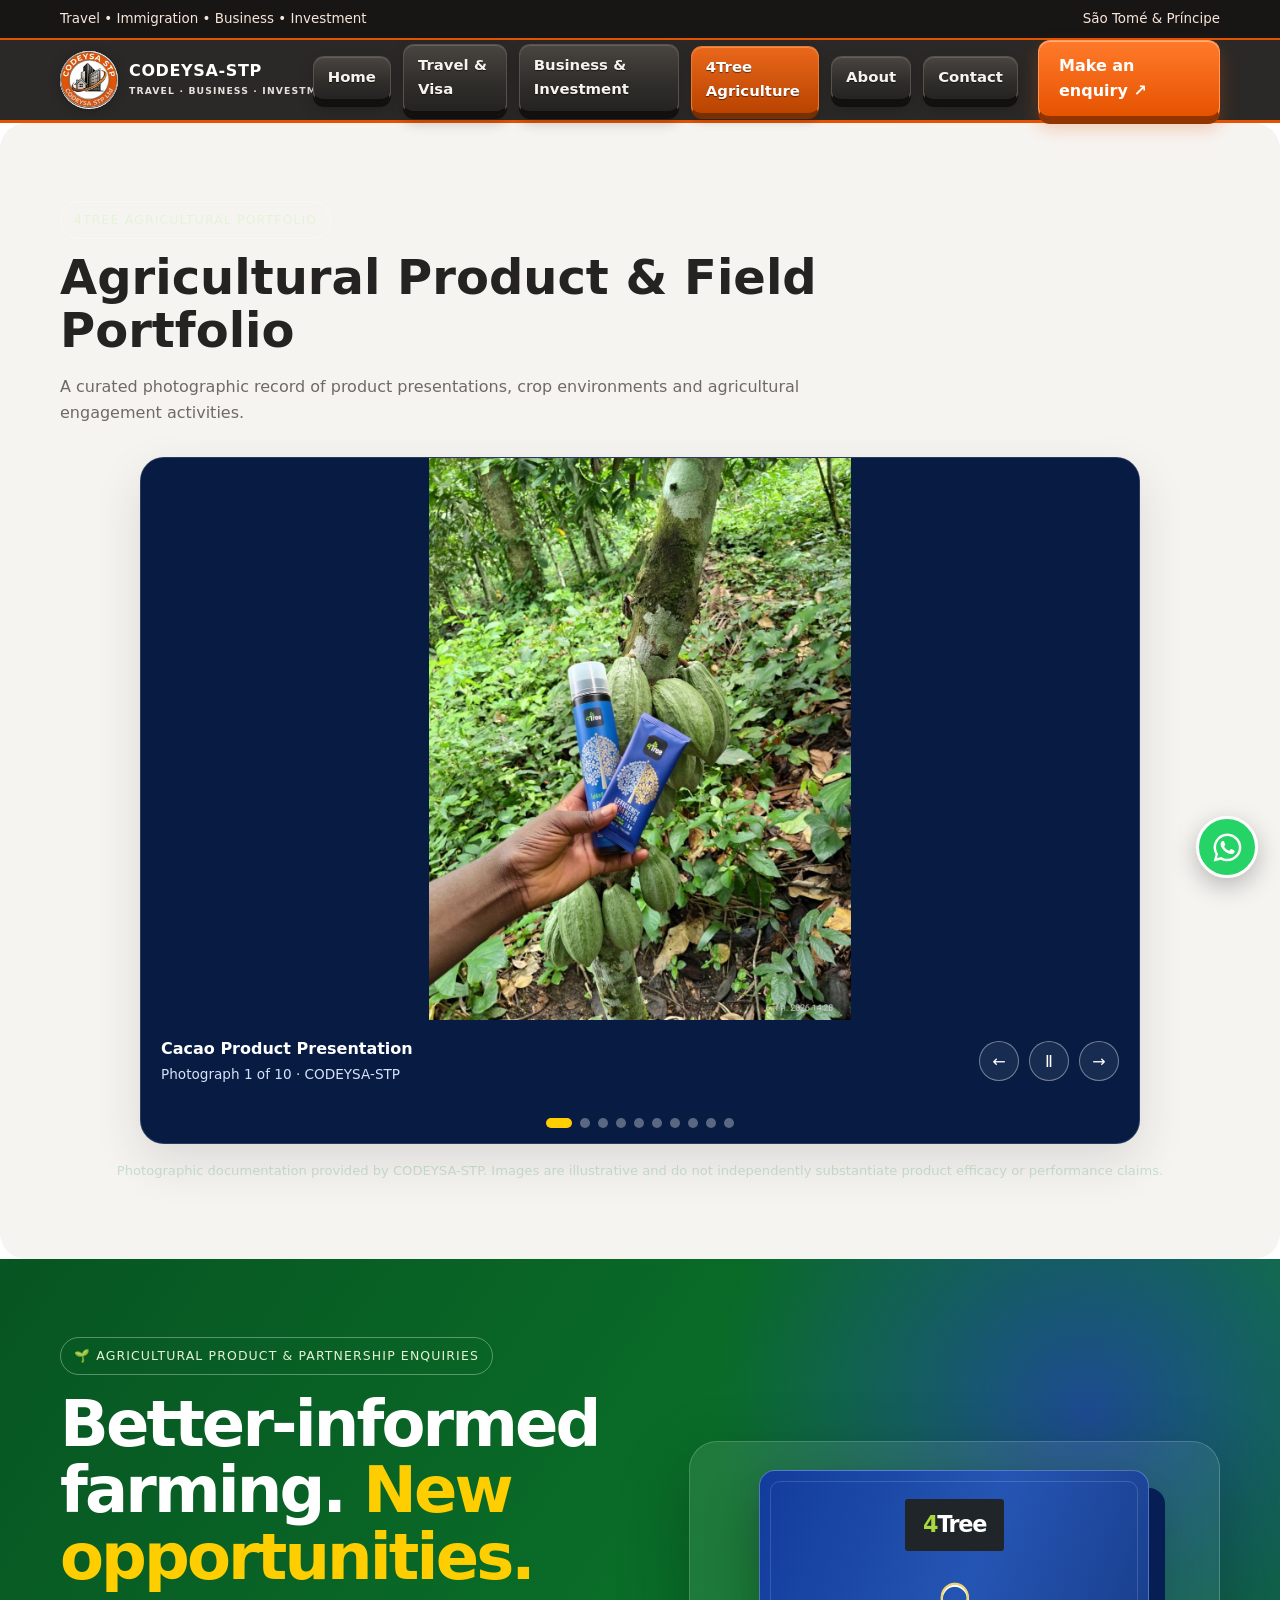
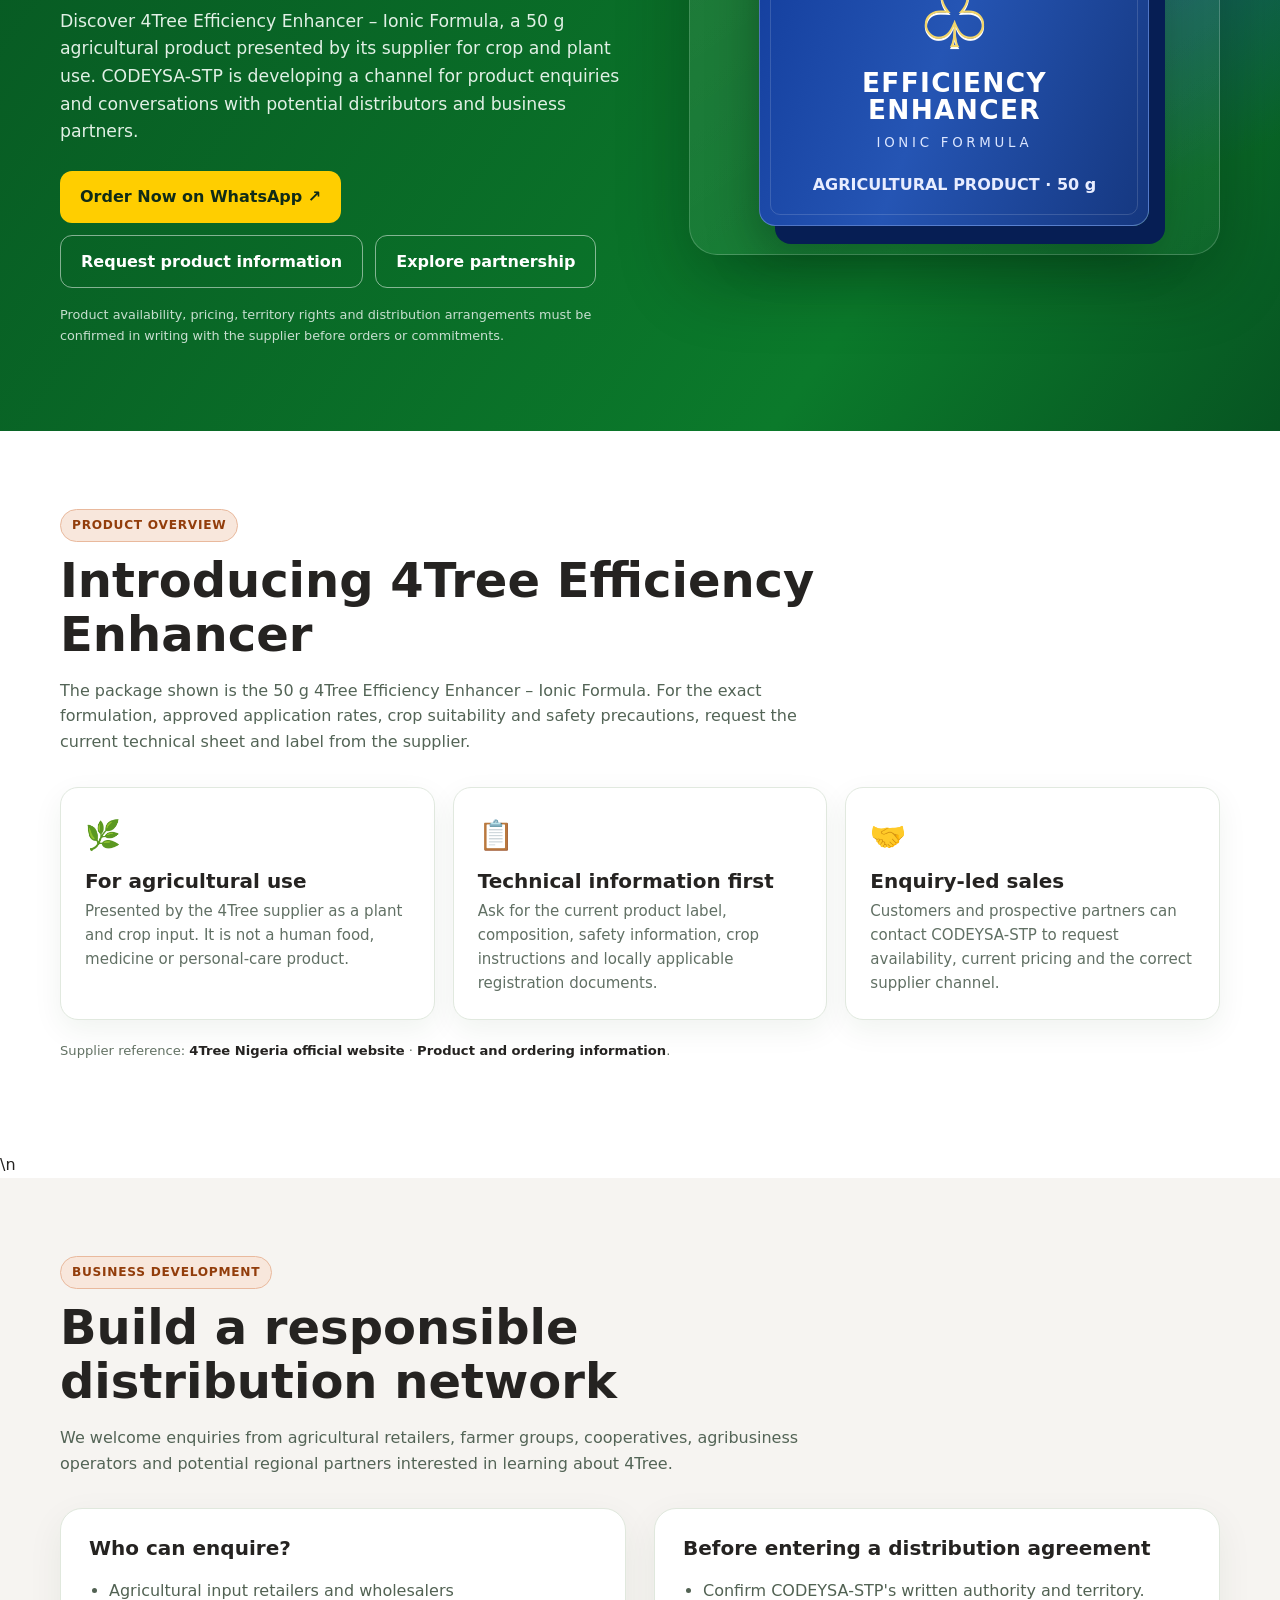
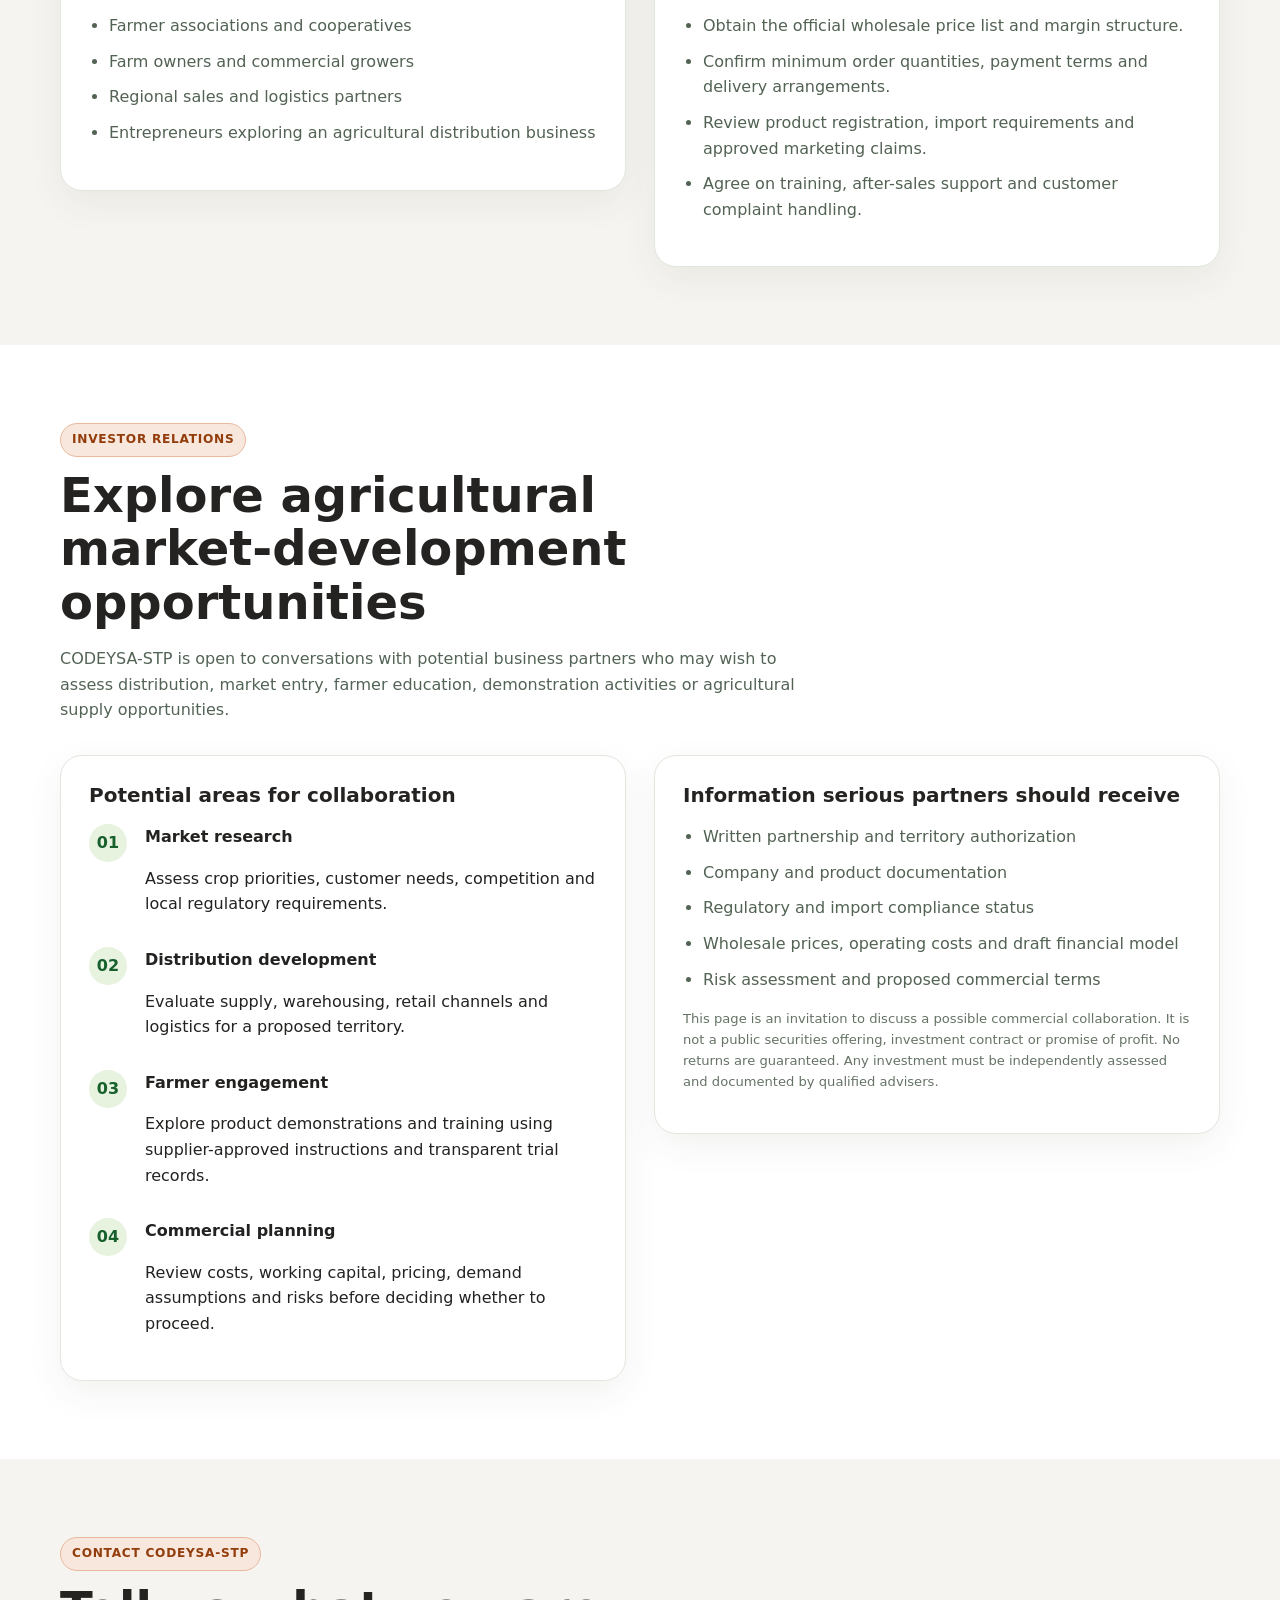
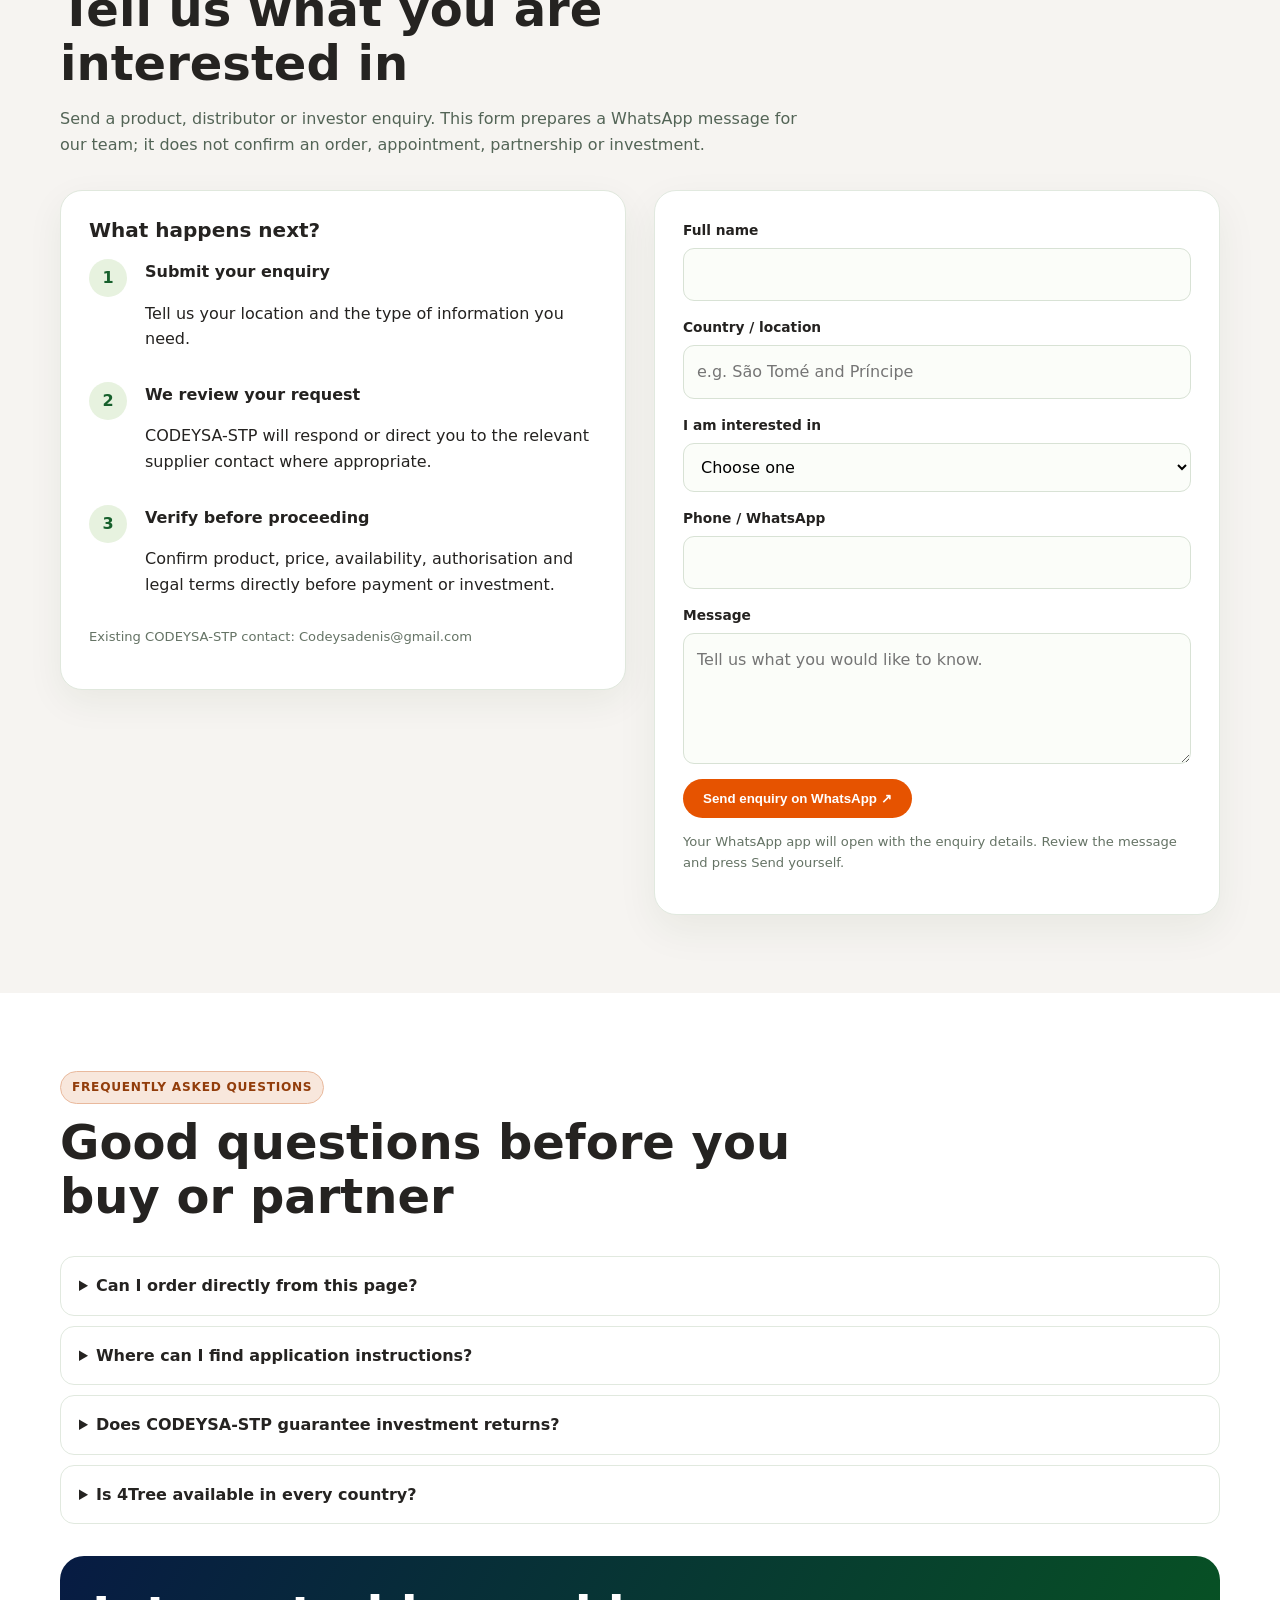
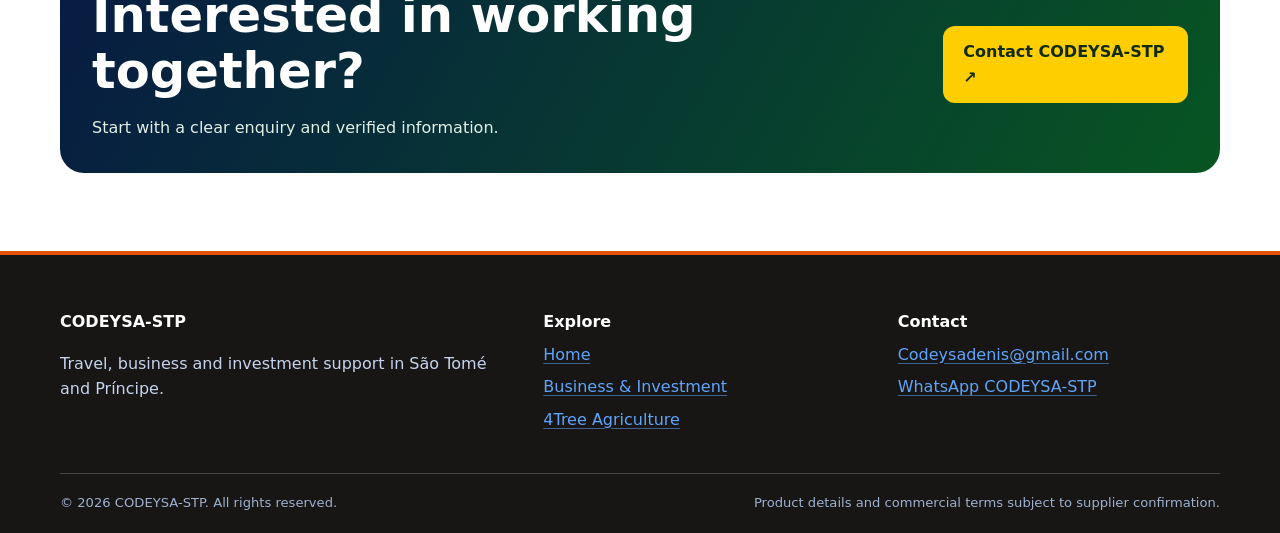
==== commit d3d8dc13: "Add WhatsApp order button to 4Tree page" ====
--- a/4tree.html
+++ b/4tree.html
@@ -125,7 +125,7 @@
 <section class="tree-hero"><div class="container tree-hero-grid">
 <div><span class="tree-kicker">🌱 Agricultural product &amp; partnership enquiries</span><h1>Better-informed farming. <em>New opportunities.</em></h1>
 <p>Discover 4Tree Efficiency Enhancer – Ionic Formula, a 50 g agricultural product presented by its supplier for crop and plant use. CODEYSA-STP is developing a channel for product enquiries and conversations with potential distributors and business partners.</p>
-<div class="tree-actions"><a class="tree-btn gold" href="#tree-enquiry">Request product information ↗</a><a class="tree-btn light" href="#distribution">Explore partnership</a></div>
+<div class="tree-actions"><a class="tree-btn gold" href="https://wa.me/2399860074?text=Hello%20CODEYSA-STP%2C%20I%20would%20like%20to%20place%20an%20order%20for%204Tree%20products.%20Please%20share%20current%20availability%2C%20pricing%20and%20delivery%20details." target="_blank" rel="noopener">Order Now on WhatsApp ↗</a><a class="tree-btn light" href="#tree-enquiry">Request product information</a><a class="tree-btn light" href="#distribution">Explore partnership</a></div>
 <p class="tree-disclaimer">Product availability, pricing, territory rights and distribution arrangements must be confirmed in writing with the supplier before orders or commitments.</p></div>
 <div class="tree-product-art" aria-label="Illustrative 4Tree product packaging"><div class="tree-pack"><div class="tree-logo"><b>4</b>Tree</div><div class="tree-symbol">♧</div><h2>EFFICIENCY<br>ENHANCER</h2><small>IONIC FORMULA</small><div class="tree-weight">AGRICULTURAL PRODUCT · 50 g</div></div></div>
 </div></section>
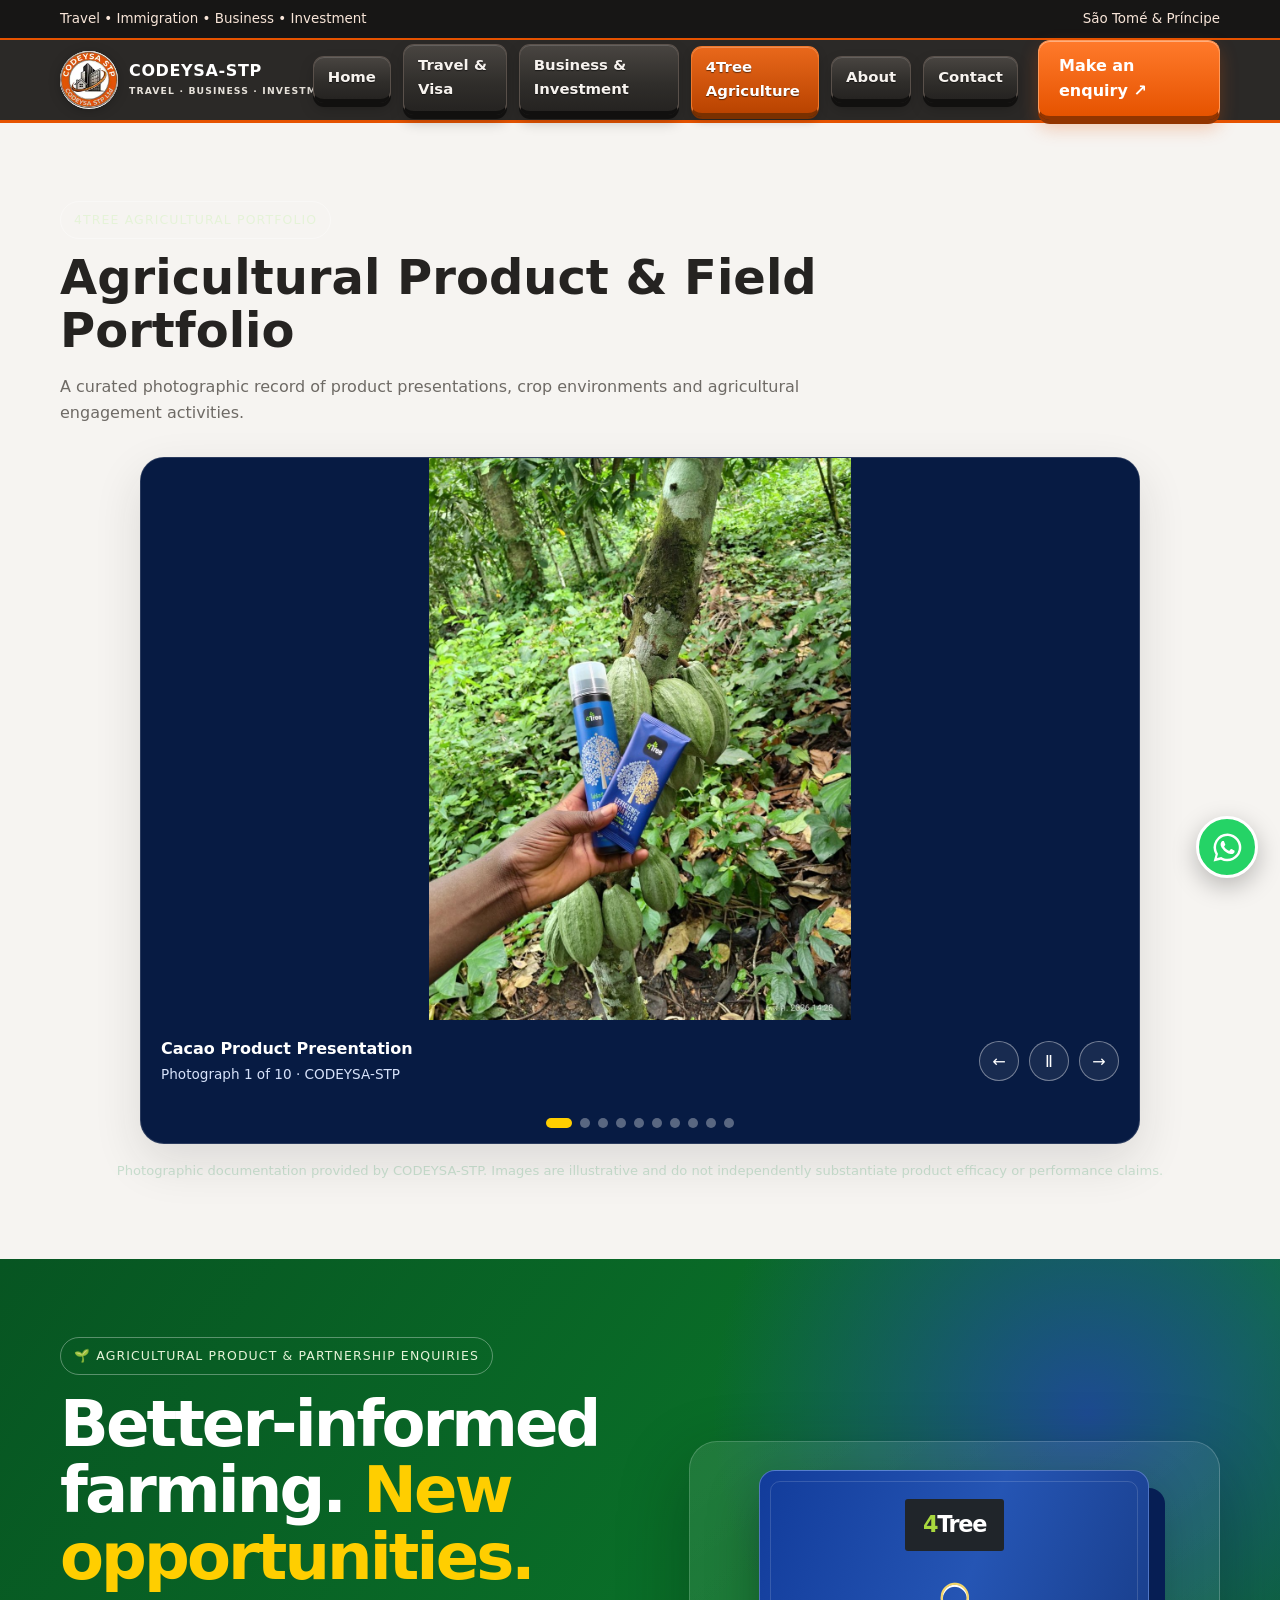
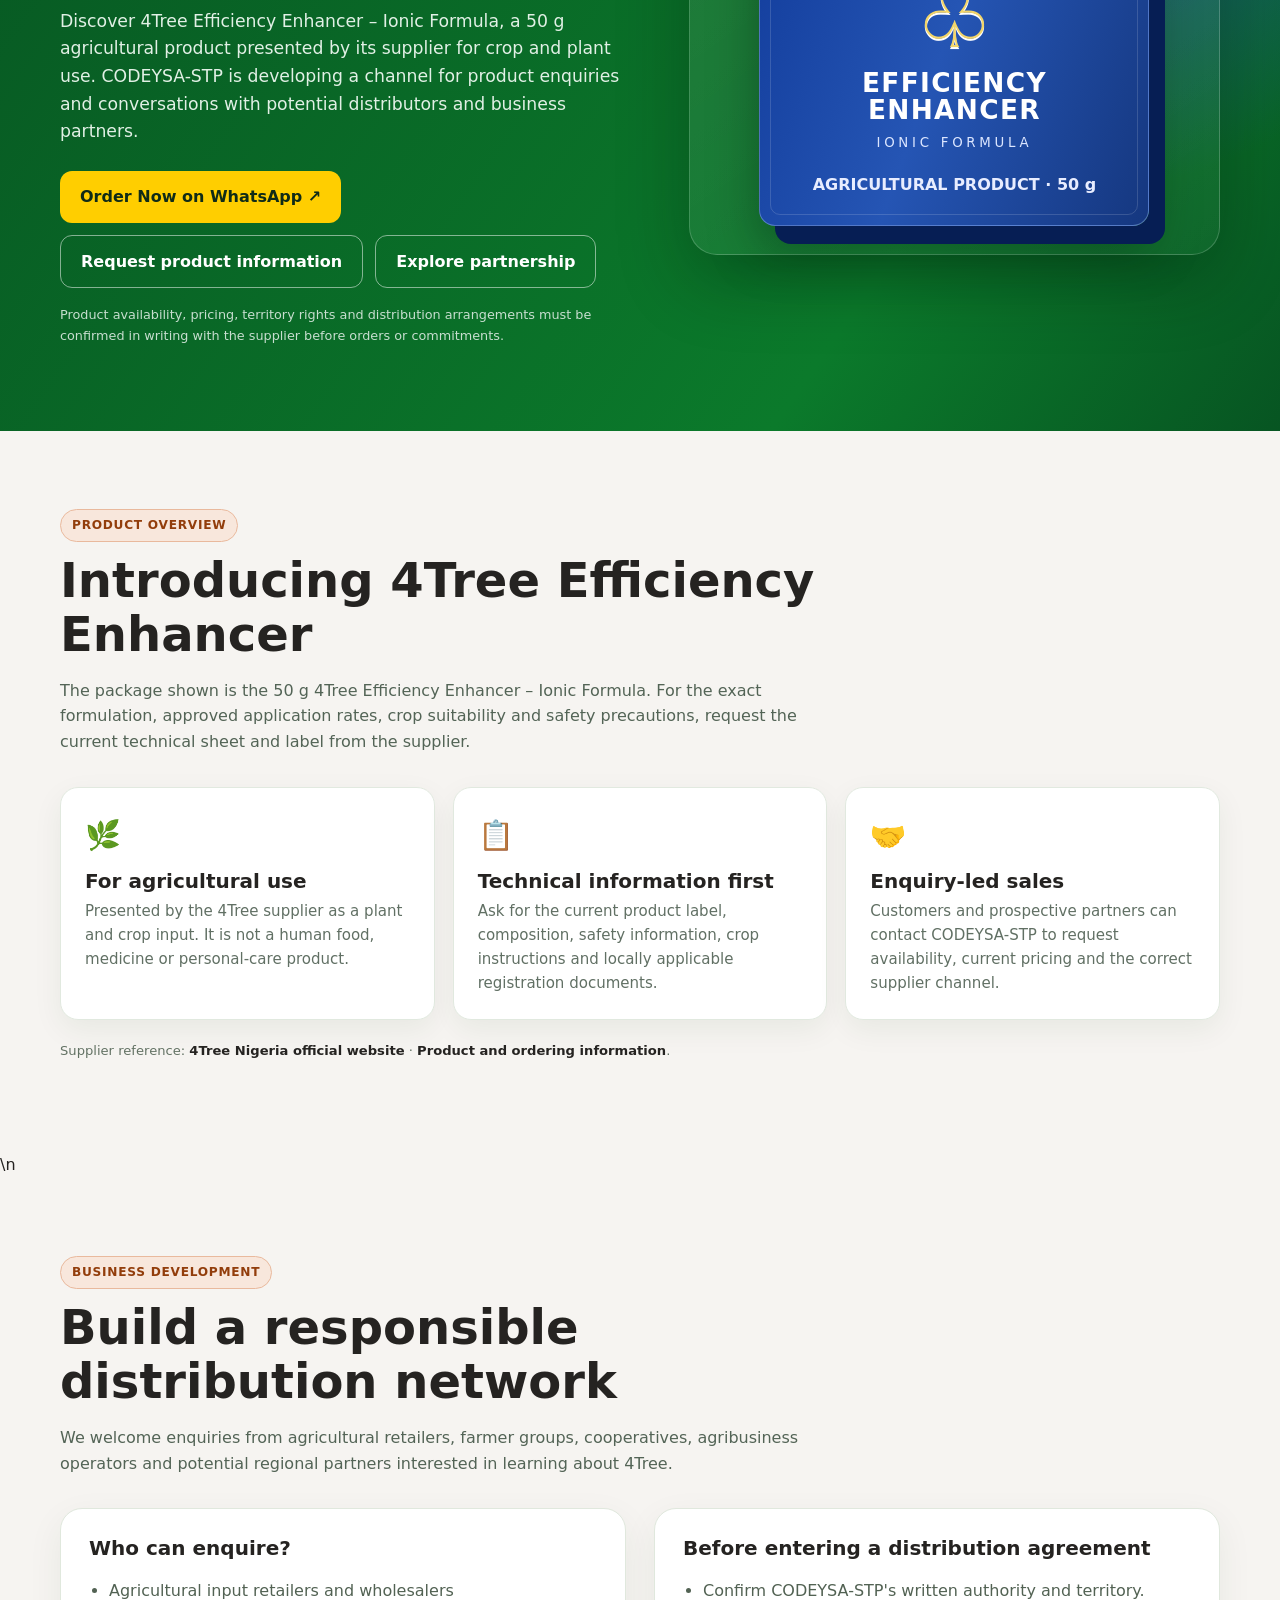
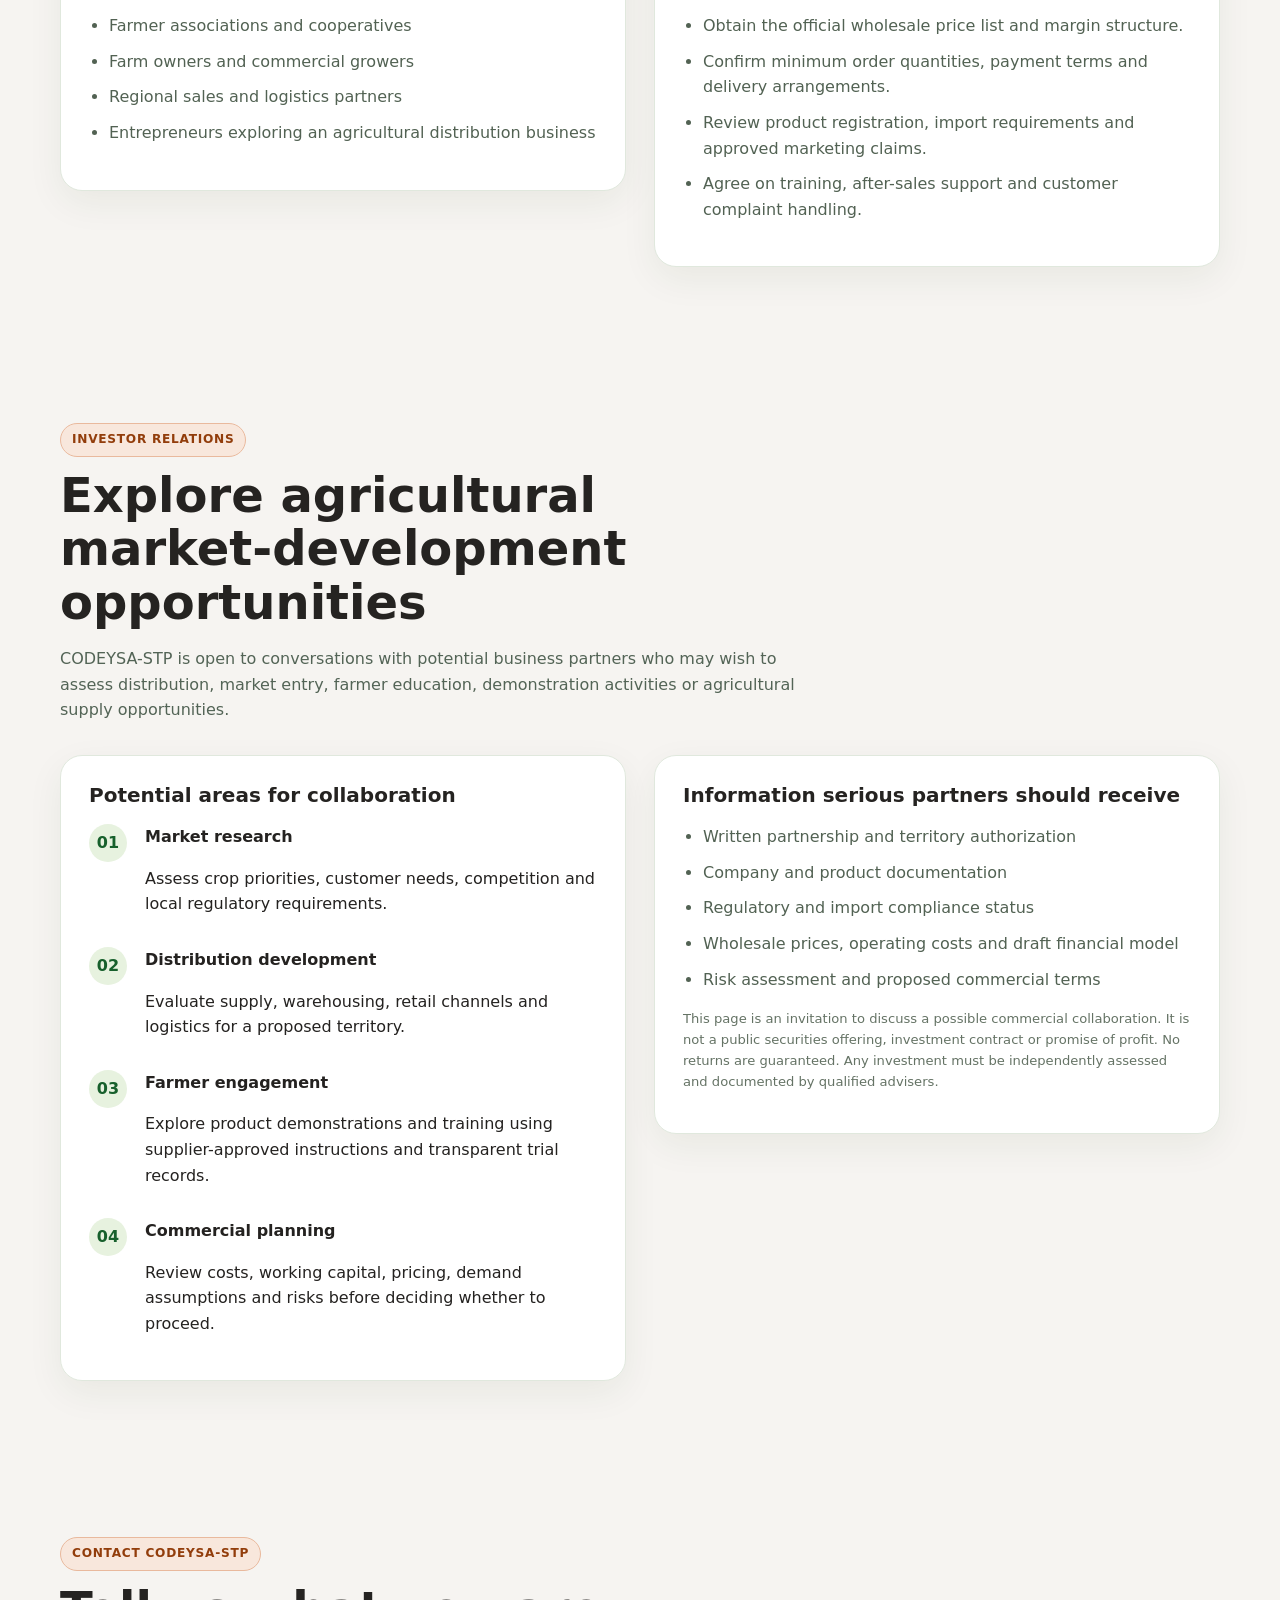
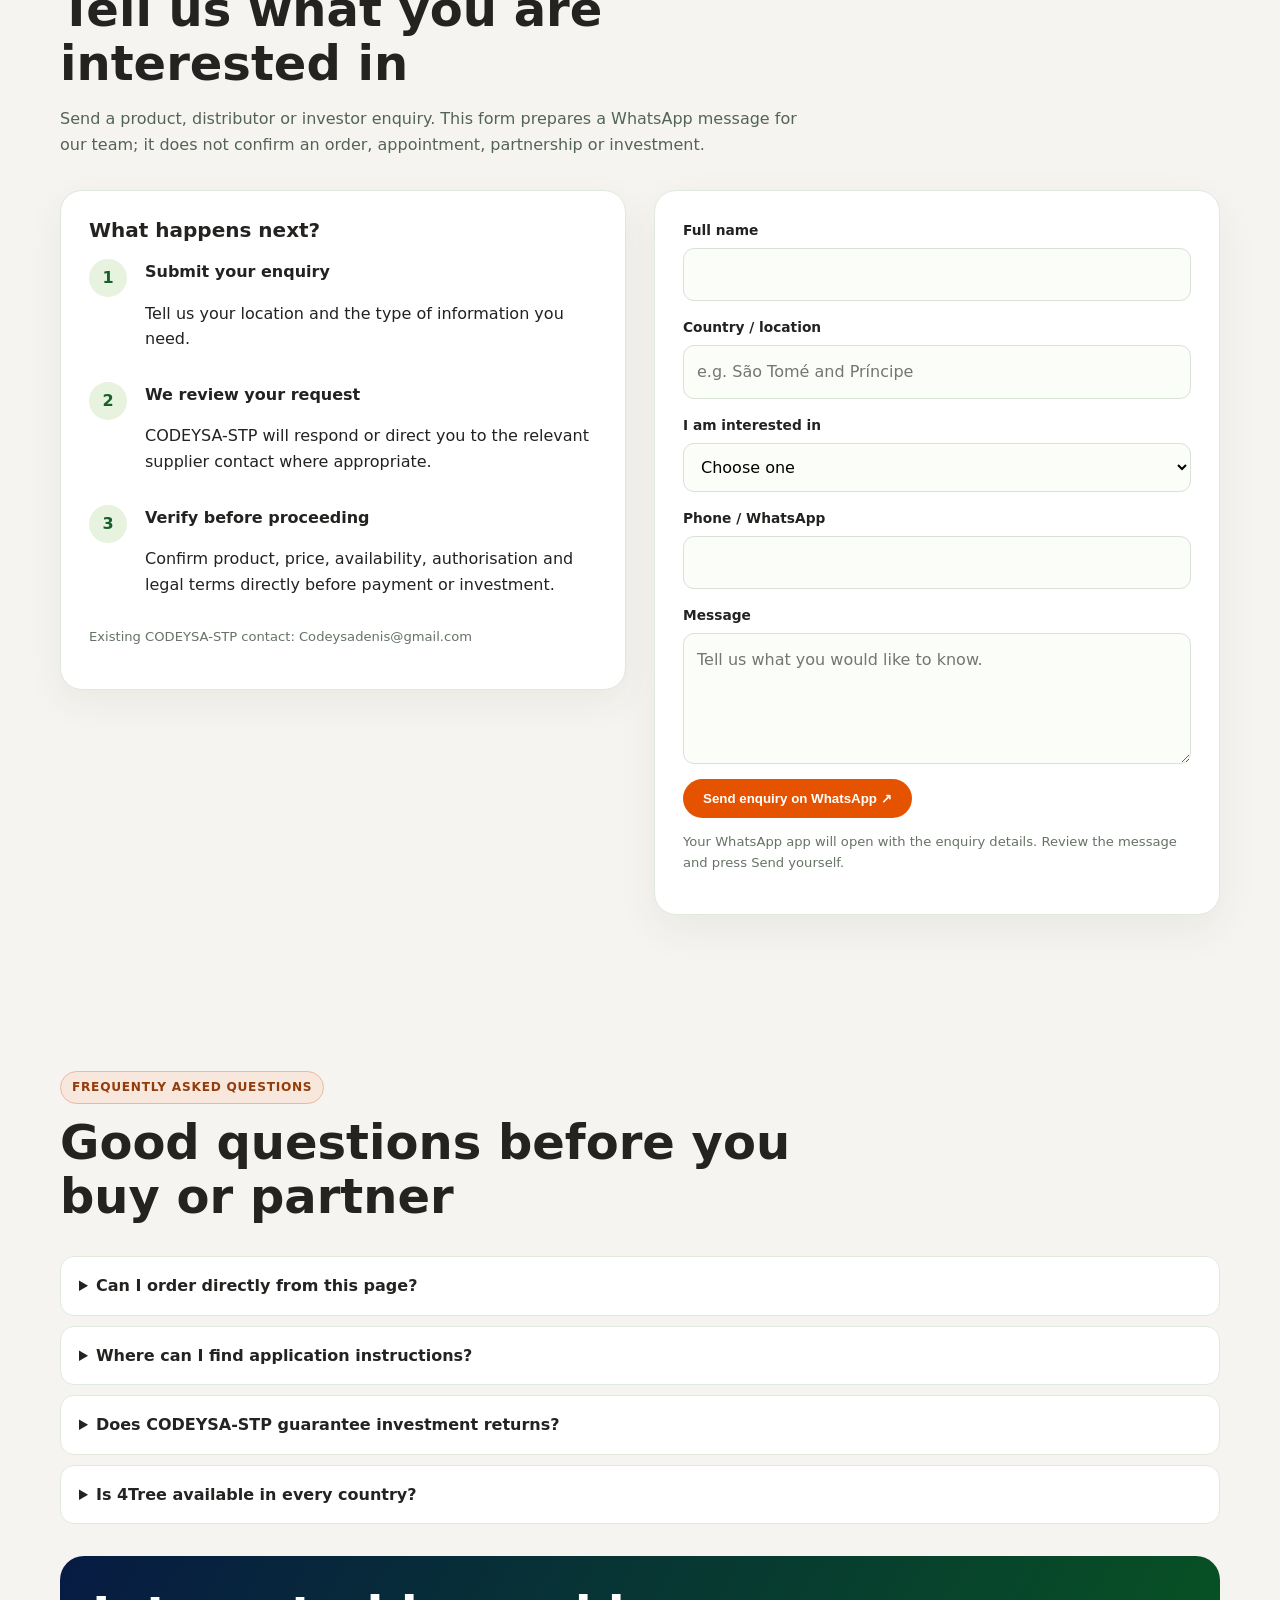
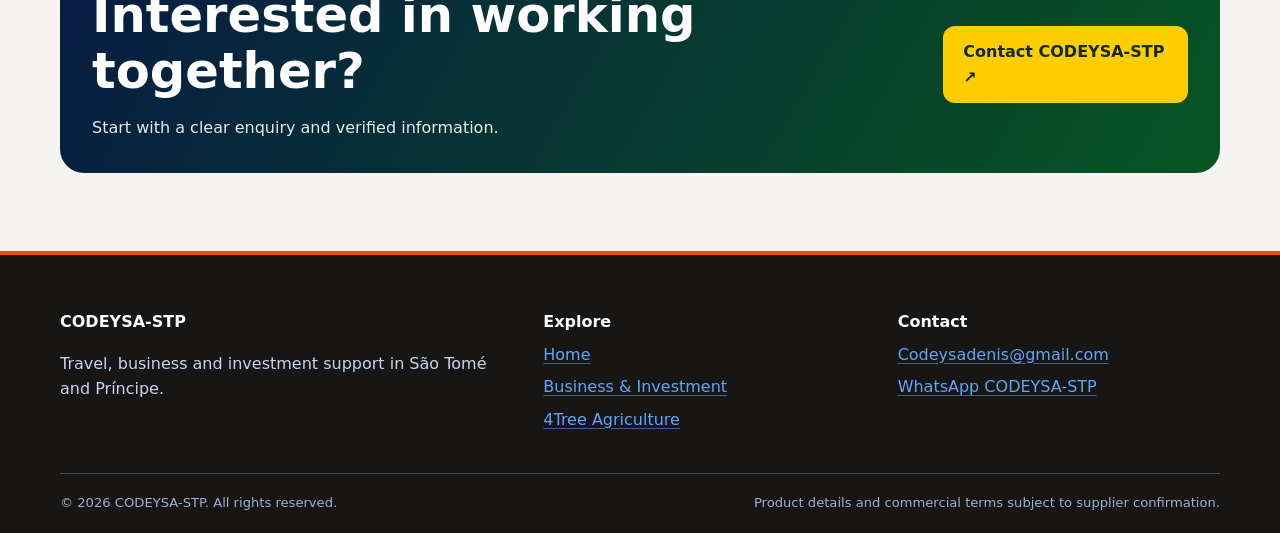
==== commit 190ff048: "Add subtle CODEYSA logo watermark to 4Tree page background" ====
--- a/4tree.html
+++ b/4tree.html
@@ -12,6 +12,9 @@
 <meta property="og:description" content="Product information, sales enquiries and agricultural partnership opportunities.">
 <meta property="og:url" content="https://codesa-stp.tlegit588.workers.dev/4tree.html">
 <style>
+/* Subtle CODEYSA-STP brand watermark behind page content */
+body{position:relative;isolation:isolate;background-color:var(--paper,#f4f8f3)}
+body::before{content:"";position:fixed;inset:0;z-index:-1;pointer-events:none;background-image:url("assets/codeysa-stp-logo.webp");background-repeat:no-repeat;background-position:center 54%;background-size:min(48vw,460px);opacity:.055}
 :root{--tree:#075522;--tree2:#0b7a2b;--leaf:#d7edc4;--sun:#ffce00}
 .tree-hero{background:radial-gradient(circle at 85% 20%,#1d4b91 0,transparent 30%),linear-gradient(125deg,#075522,#0b7a2b 72%,#075522);color:#fff;padding:78px 0 72px;overflow:hidden}
 .tree-hero-grid{display:grid;grid-template-columns:1.05fr .95fr;gap:42px;align-items:center}
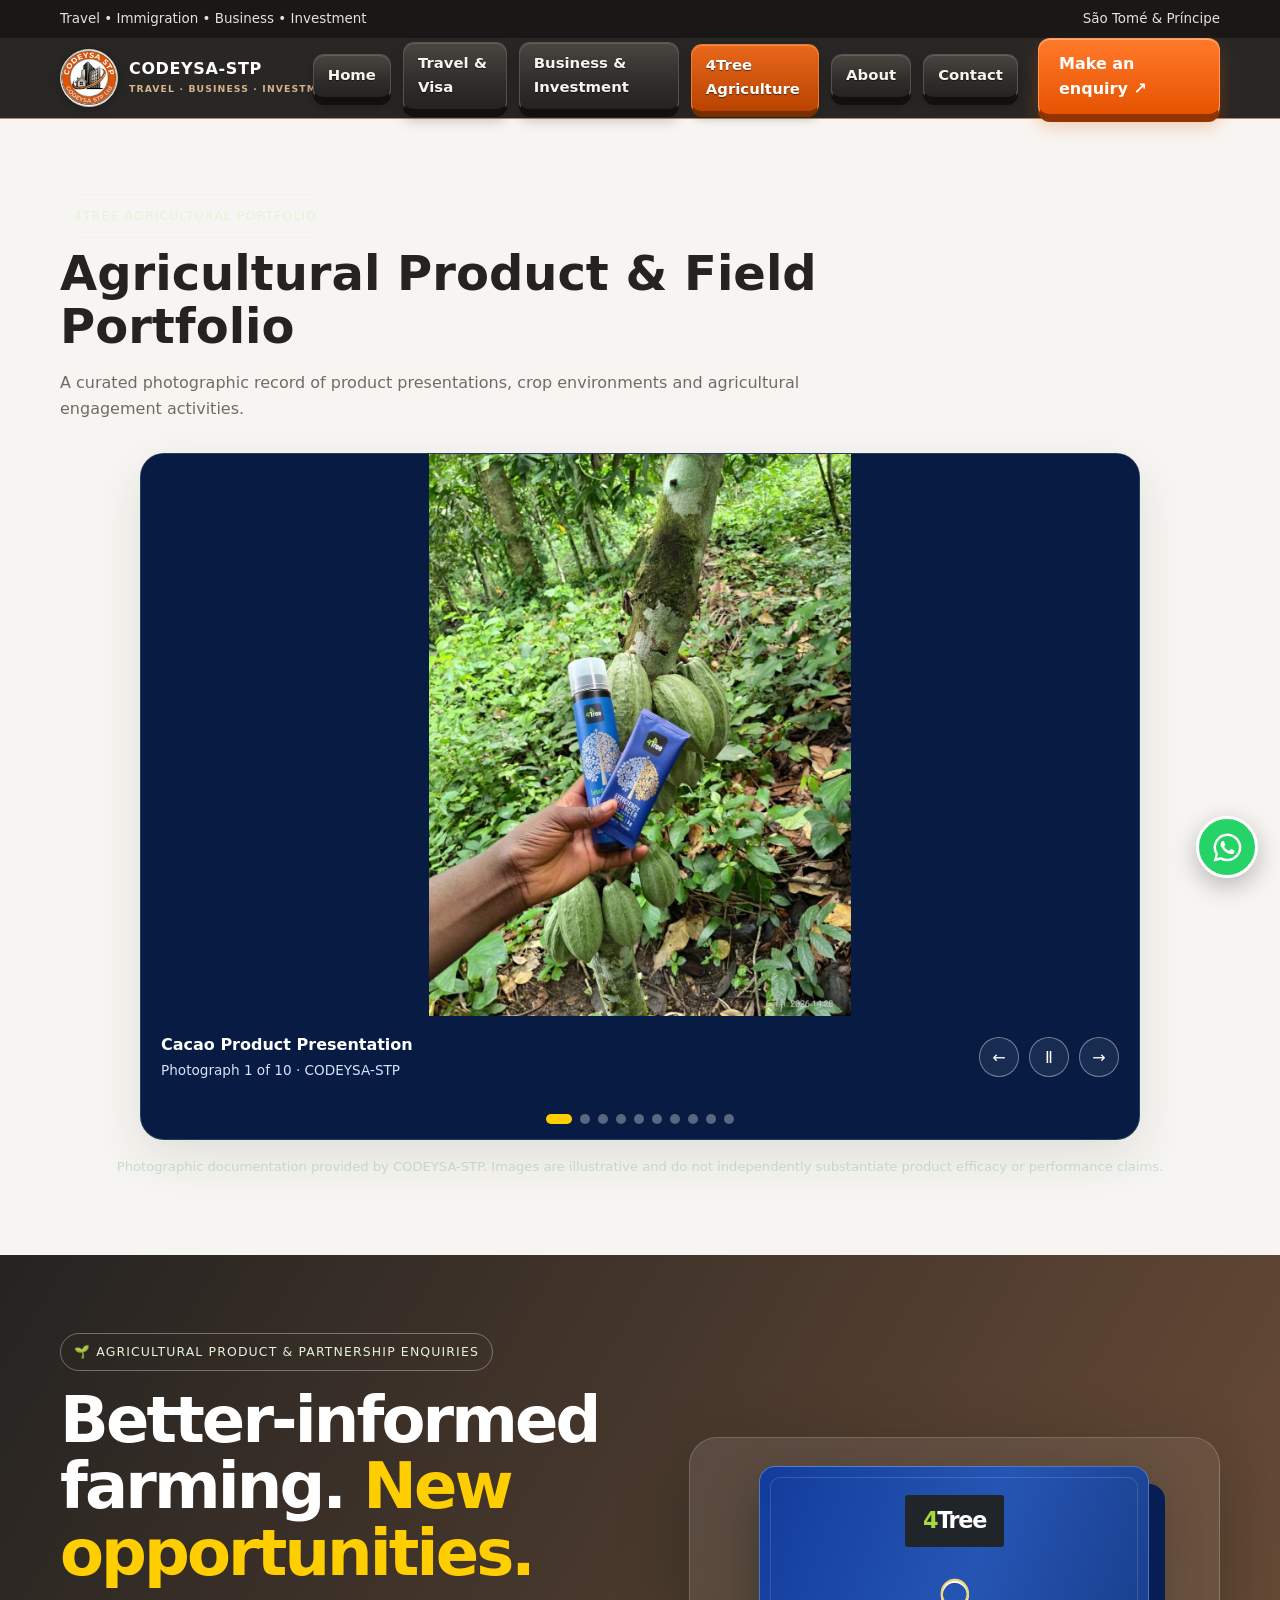
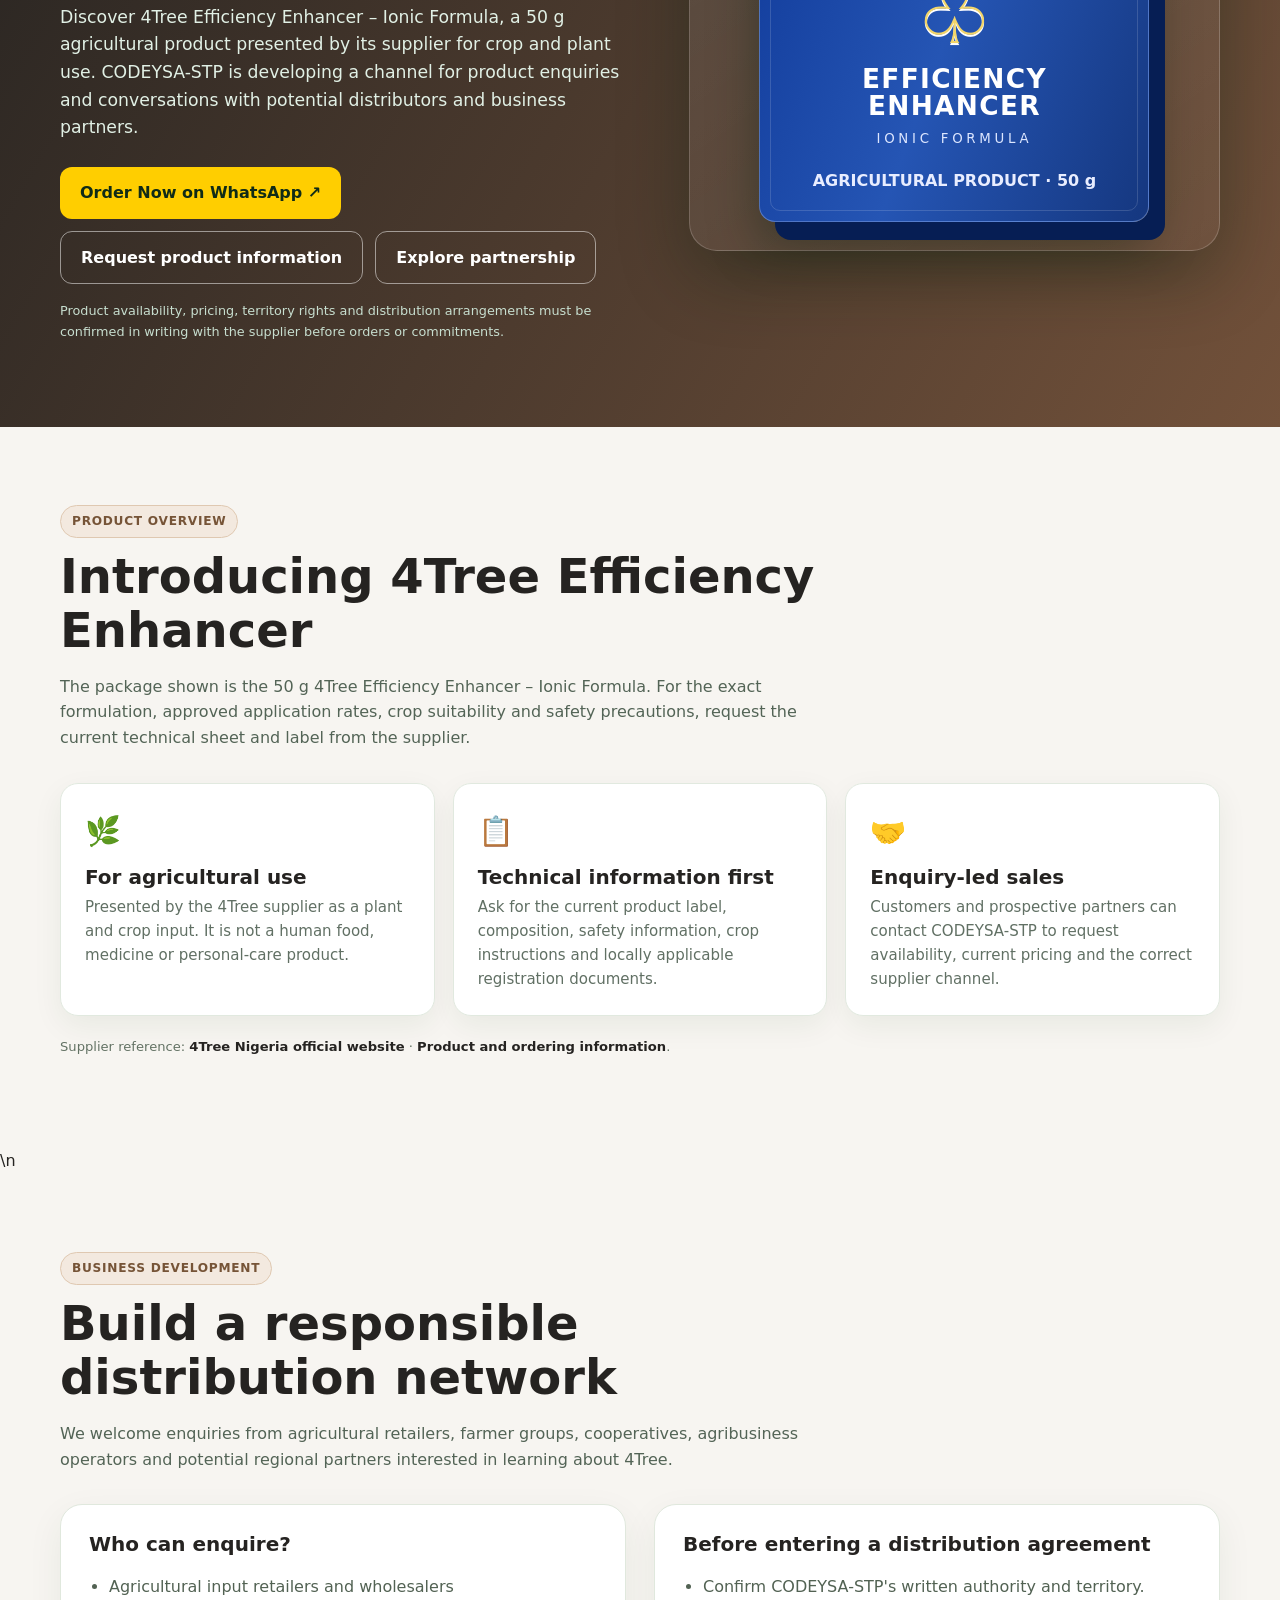
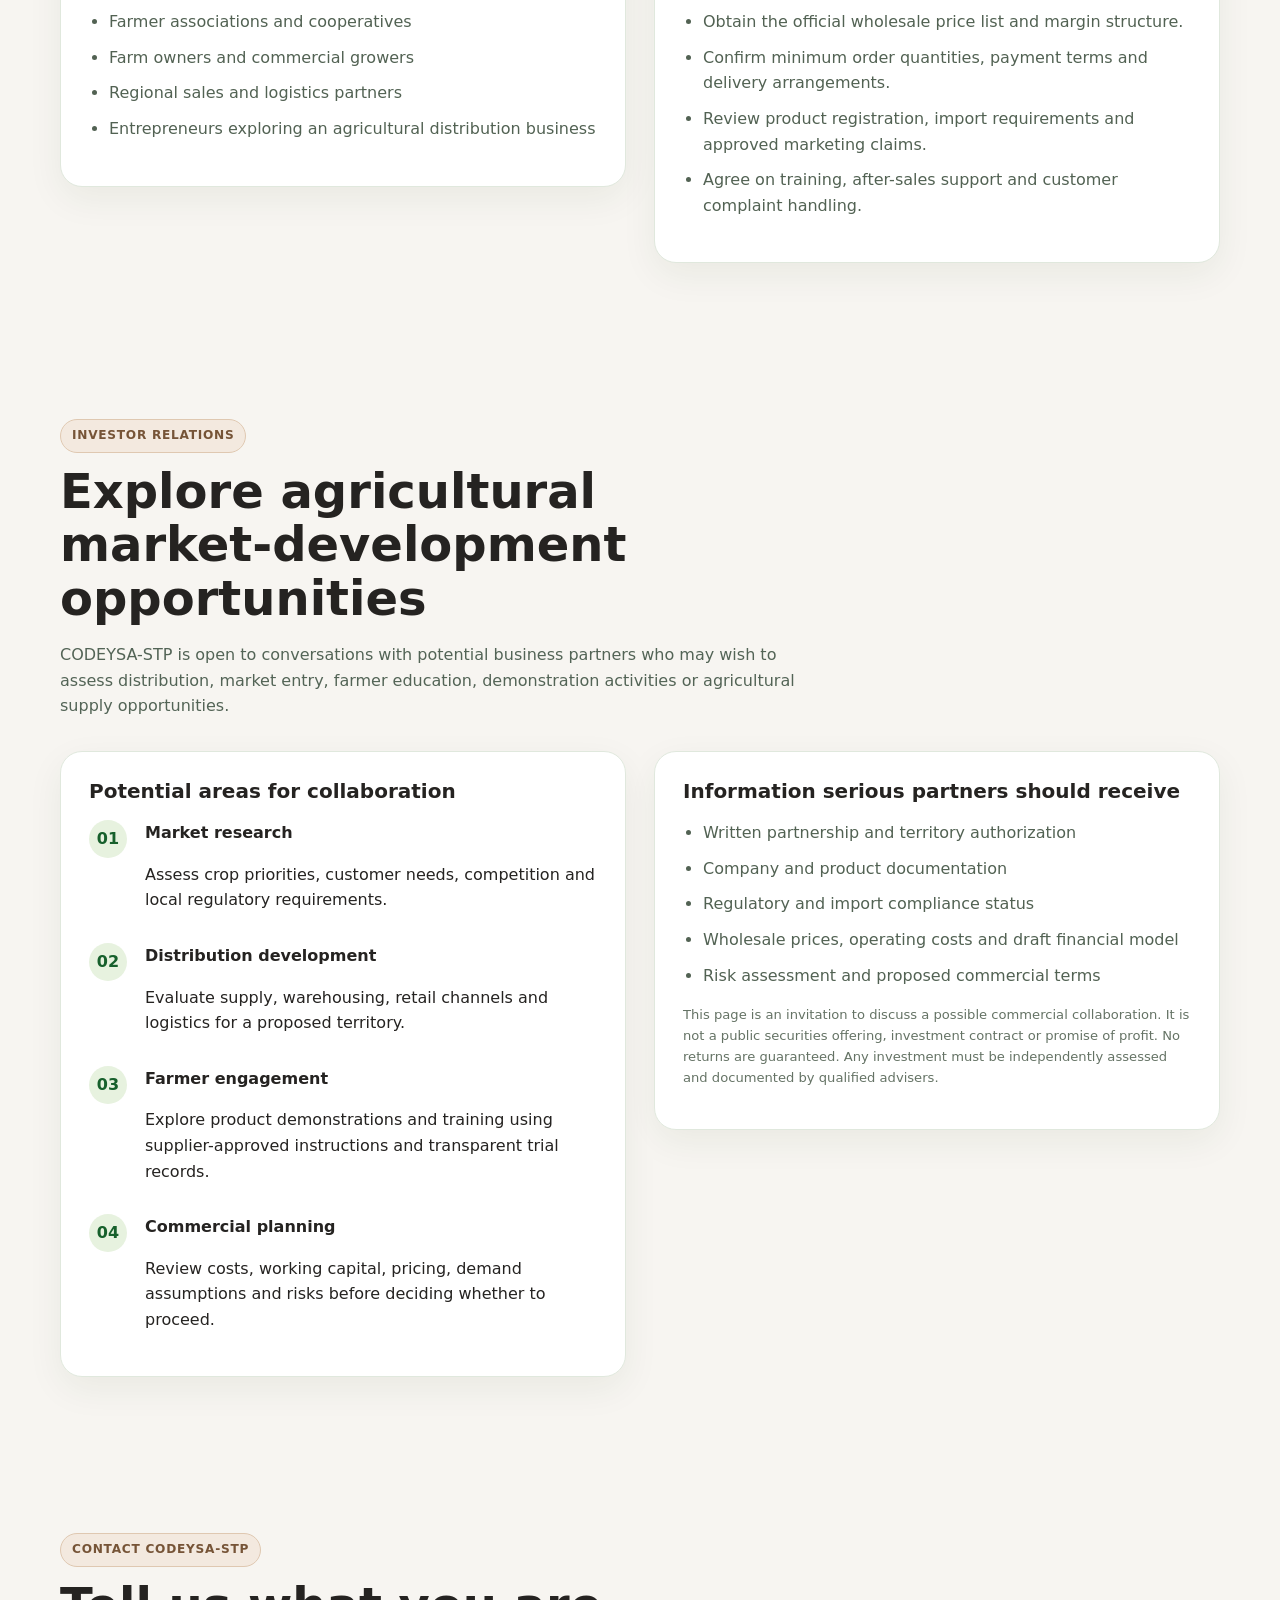
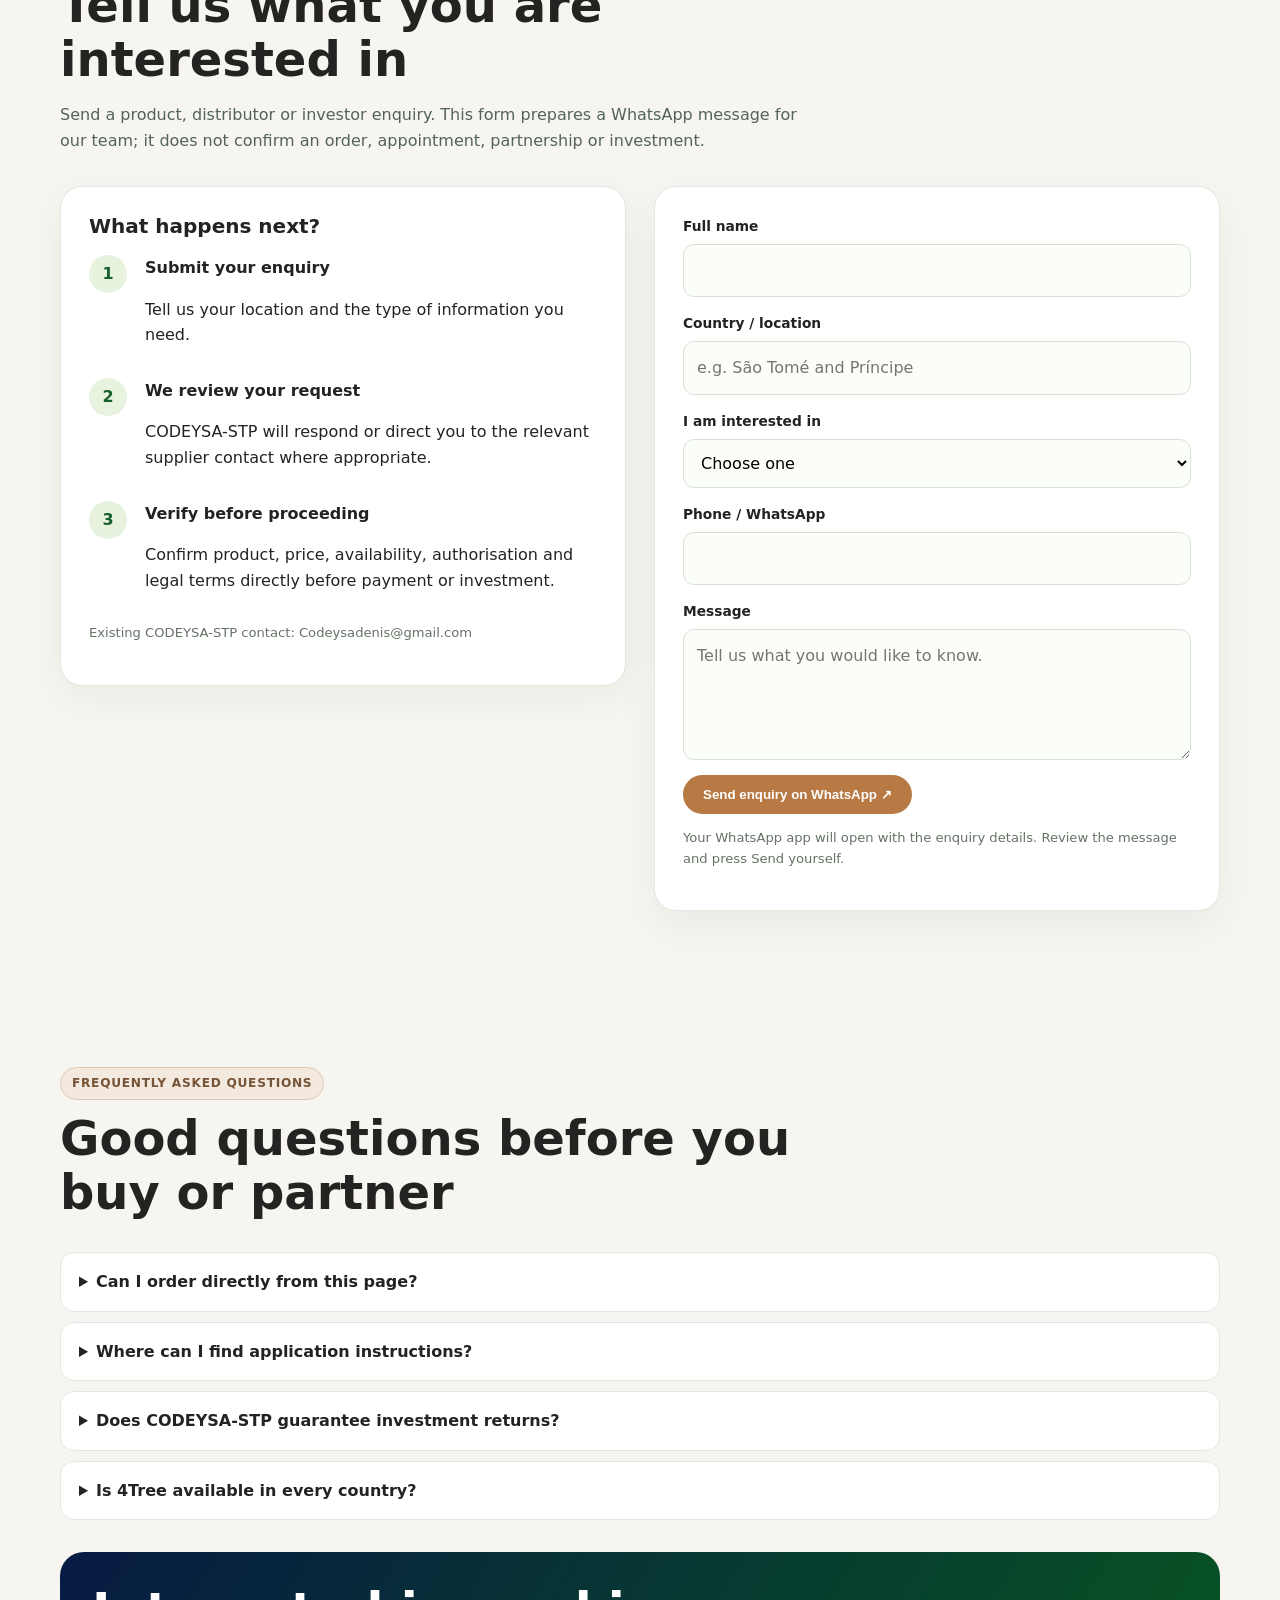
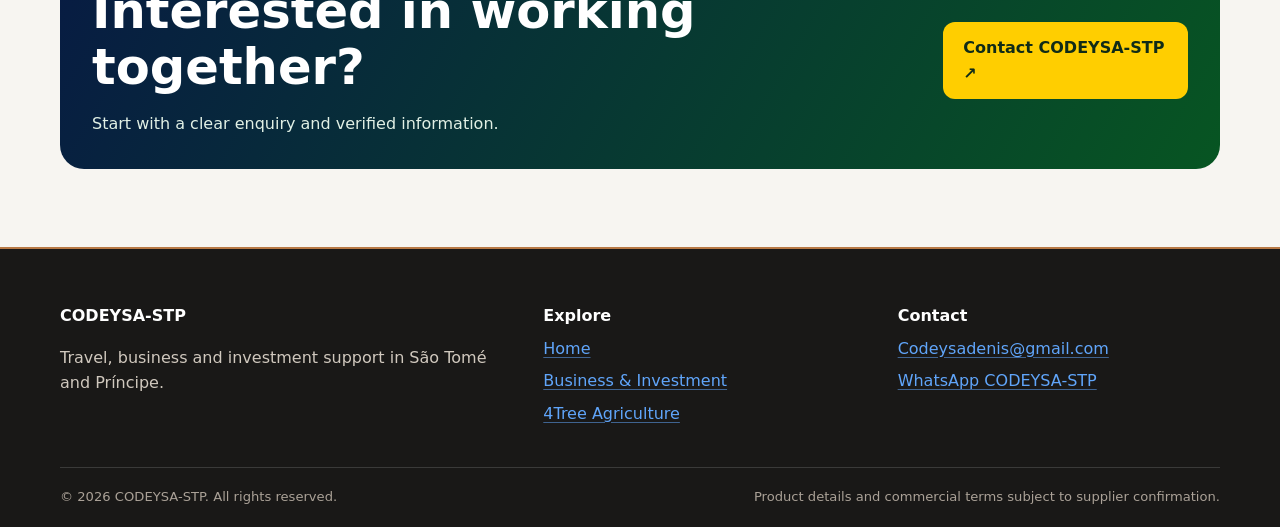
==== commit fe1c266b: "Align 4tree.html with CODEYSA international brand" ====
--- a/4tree.html
+++ b/4tree.html
@@ -4,7 +4,7 @@
 <meta charset="utf-8"><meta name="viewport" content="width=device-width,initial-scale=1">
 <title>4Tree Agriculture & Partnership Opportunities | CODEYSA-STP</title>
 <meta name="description" content="Explore 4Tree Efficiency Enhancer, request product information, enquire about distribution and discuss agricultural market-development opportunities with CODEYSA-STP.">
-<meta name="theme-color" content="#075522">
+<meta name="theme-color" content="#252321">
 <link rel="canonical" href="https://codesa-stp.tlegit588.workers.dev/4tree.html">
 <link rel="icon" type="image/webp" href="assets/codeysa-stp-logo.webp">
 <link rel="stylesheet" href="styles.css">
--- a/styles.css
+++ b/styles.css
@@ -342,3 +342,75 @@
 @media(prefers-reduced-motion:reduce){
   header .nav-links a,header .nav-cta{transition:none}
 }
+
+/* CODEYSA-STP B2B marketplace — Sprint 1 */
+.market-hero{background:linear-gradient(120deg,#06451f 0%,#08752b 58%,#0a5c2a 100%);color:#fff;overflow:hidden;position:relative}.market-hero-inner{min-height:430px;display:grid;grid-template-columns:1.3fr .7fr;gap:38px;align-items:center;padding:64px 0}.market-kicker{font-size:.76rem;font-weight:900;letter-spacing:.15em;color:#ffdf4d}.market-copy h1{font-size:clamp(2.7rem,6vw,4.8rem);margin:15px 0}.market-copy h1 em{color:#ffce00;font-style:normal}.market-copy>p{max-width:660px;color:#e0f1e4;font-size:1.08rem}.market-search{display:flex;background:#fff;padding:7px;border-radius:14px;max-width:690px;margin-top:28px;box-shadow:0 16px 38px #001e1050}.market-search input{flex:1;min-width:0;border:0;outline:0;padding:13px 15px;font:inherit;color:#17251b}.market-search button{border:0;border-radius:10px;background:#ffce00;color:#183b20;padding:0 27px;font-weight:900;cursor:pointer}.market-quick-links{display:flex;gap:9px;align-items:center;flex-wrap:wrap;margin-top:14px;font-size:.82rem;color:#d8eddd}.market-quick-links button{border:1px solid #ffffff55;background:#ffffff12;color:#fff;border-radius:99px;padding:5px 10px;cursor:pointer}.market-hero-art{justify-self:end;width:min(290px,100%);aspect-ratio:1;border-radius:28px;background:#ffffff12;border:1px solid #ffffff42;display:flex;flex-direction:column;align-items:center;justify-content:center;gap:18px;box-shadow:0 22px 70px #00201055;transform:rotate(2deg)}.market-hero-art img{width:58%;height:auto;object-fit:contain;filter:drop-shadow(0 10px 16px #001c0d66)}.market-art-caption{text-align:center;display:grid;gap:4px}.market-art-caption strong{color:#ffdc42}.market-art-caption span{font-size:.78rem;color:#e2f0e5}.market-trust-strip{background:#fff;border-bottom:1px solid var(--line)}.market-trust-strip .container{display:flex;justify-content:space-between;gap:18px;flex-wrap:wrap;padding:17px 0;color:#285b36;font-size:.88rem;font-weight:750}.market-section{background:#f7faf6}.market-heading{max-width:780px}.market-layout{display:grid;grid-template-columns:230px 1fr;gap:24px;align-items:start}.market-sidebar,.market-product{background:#fff;border:1px solid var(--line);border-radius:16px}.market-sidebar{padding:19px;position:sticky;top:100px}.market-sidebar h3{margin-bottom:13px}.market-category{width:100%;display:flex;justify-content:space-between;text-align:left;border:0;background:transparent;padding:10px 8px;border-radius:8px;color:#435647;font:inherit;cursor:pointer}.market-category.active,.market-category:hover{background:#eaf5eb;color:#075522;font-weight:850}.market-side-note{background:#f1f7ed;border-radius:12px;padding:14px;margin-top:20px}.market-side-note p{font-size:.86rem;color:var(--muted);margin:8px 0}.market-side-note a{font-weight:850;color:#08752b}.market-toolbar{display:flex;align-items:center;justify-content:space-between;gap:12px;margin:0 0 15px;color:#607064;font-size:.88rem}.market-toolbar strong{color:#1d3324}.market-toolbar select{border:1px solid var(--line);background:#fff;border-radius:9px;padding:9px 12px;color:#344738}.market-product-grid{display:grid;grid-template-columns:repeat(3,minmax(0,1fr));gap:16px}.market-product{overflow:hidden;transition:transform .2s,box-shadow .2s}.market-product:hover{transform:translateY(-4px);box-shadow:0 15px 30px #0b321515}.market-product-image{height:148px;display:flex;align-items:center;justify-content:center;flex-direction:column;gap:5px;color:#fff}.market-product-image>span{font-size:2.7rem;filter:drop-shadow(0 3px 5px #0003)}.market-product-image small{font-size:.61rem;letter-spacing:.14em;font-weight:900}.market-product-image.cocoa{background:linear-gradient(135deg,#4d2a16,#a66a2e)}.market-product-image.coffee{background:linear-gradient(135deg,#3a2419,#967044)}.market-product-image.produce{background:linear-gradient(135deg,#1b743d,#a3b93a)}.market-product-image.spices{background:linear-gradient(135deg,#a92d24,#e2a13a)}.market-product-image.crafts{background:linear-gradient(135deg,#875b32,#d0a45d)}.market-product-image.services{background:linear-gradient(135deg,#075522,#1677a2)}.market-product-body{padding:16px}.market-product-category{font-size:.65rem;font-weight:900;letter-spacing:.12em;color:#08752b}.market-product-body h3{margin:8px 0;font-size:1.13rem}.market-product-body p{font-size:.85rem;color:var(--muted);min-height:65px;margin:0}.market-product-meta{display:flex;justify-content:space-between;gap:6px;flex-wrap:wrap;border-top:1px solid #edf1ec;padding-top:12px;margin-top:12px;font-size:.73rem;color:#66746a}.market-product-link{display:flex;justify-content:space-between;align-items:center;color:#08752b;font-weight:900;margin-top:14px;font-size:.88rem}.market-product-link b{font-size:1.1rem}.market-empty{background:#fff;border:1px dashed #b9cbbb;padding:28px;text-align:center;border-radius:12px;color:var(--muted)}.market-rfq-section{background:#fff}.market-rfq-layout{display:grid;grid-template-columns:.9fr 1.1fr;gap:48px;align-items:start}.market-rfq-layout>div>p{color:var(--muted)}.market-form{display:grid;gap:16px}.market-form h3{margin:0}.market-form .btn{justify-self:start}.supplier-join-card{background:linear-gradient(115deg,#075522,#08752b);color:#fff;padding:34px;border-radius:22px;display:flex;align-items:center;justify-content:space-between;gap:25px}.supplier-join-card>div{max-width:720px}.supplier-join-card p{color:#e1efe4}.supplier-join-card .form-note{font-size:.82rem}.sr-only{position:absolute;width:1px;height:1px;padding:0;margin:-1px;overflow:hidden;clip:rect(0,0,0,0);white-space:nowrap;border:0}
+@media(max-width:950px){.market-product-grid{grid-template-columns:repeat(2,minmax(0,1fr))}.market-hero-inner{grid-template-columns:1fr .55fr}.market-layout{grid-template-columns:190px 1fr}.market-rfq-layout{gap:26px}}
+@media(max-width:700px){.market-hero-inner{grid-template-columns:1fr;padding:52px 0}.market-hero-art{display:none}.market-layout{grid-template-columns:1fr}.market-sidebar{position:static;display:flex;gap:7px;overflow-x:auto;align-items:center;padding:10px}.market-sidebar h3,.market-side-note{display:none}.market-category{white-space:nowrap;width:auto;flex:0 0 auto}.market-product-grid{grid-template-columns:repeat(2,minmax(0,1fr));gap:10px}.market-product-image{height:116px}.market-product-body{padding:12px}.market-product-body p{min-height:82px;font-size:.8rem}.market-trust-strip .container{justify-content:flex-start;font-size:.8rem}.market-rfq-layout{grid-template-columns:1fr}.supplier-join-card{align-items:flex-start;flex-direction:column;padding:25px}.market-search button{padding:0 17px}}
+@media(max-width:420px){.market-product-grid{grid-template-columns:1fr}.market-product-image{height:150px}.market-product-body p{min-height:0}.market-toolbar{align-items:flex-start;flex-direction:column}}
+
+.market-home-promo{background:linear-gradient(115deg,#075522,#08752b);color:#fff;padding:42px 0}.market-home-promo .container{display:flex;align-items:center;justify-content:space-between;gap:25px}.market-home-promo .container>div:first-child{max-width:760px}.market-home-promo h2{font-size:clamp(1.8rem,3vw,2.5rem);margin:10px 0}.market-home-promo p{color:#e1efe4}.market-promo-mark{width:130px;height:130px;flex:0 0 130px;border:1px solid #ffffff55;border-radius:50%;display:flex;flex-direction:column;align-items:center;justify-content:center;font-size:2.5rem}.market-promo-mark span{font-size:.58rem;letter-spacing:.1em;font-weight:900;color:#ffdc42}@media(max-width:600px){.market-home-promo .container{align-items:flex-start;flex-direction:column}.market-promo-mark{display:none}}
+
+
+/* CODEYSA international corporate identity — charcoal, champagne, ivory */
+:root{
+ --navy:#252321;--gold:#c58a52;--gold2:#e3bd91;--ink:#252321;
+ --muted:#716b64;--paper:#f7f5f1;--line:#e4ded6;
+ --green:#9b7048;--stp-orange:#b87945;--stp-charcoal:#252321;
+ --stp-silver:#c9c3ba;--stp-bronze:#9b7048;
+ --shadow:0 18px 48px rgba(37,35,33,.10);
+}
+body{background:#fff;color:var(--ink)}
+.topbar{background:#191817;color:#e7e0d7;border:0}
+header{background:rgba(37,35,33,.98);border-bottom:1px solid #b98a60}
+.brand-logo{background:#fff;border:1px solid #c9c3ba}
+.brand-copy small{color:#d8b28b}
+.nav-links a{color:#eee9e2}
+.nav-links a:hover,.nav-links a.active{color:#e3bd91}
+.nav-cta,.btn-gold{background:#b87945;color:#fff}
+.nav-cta:hover,.btn-gold:hover{background:#986039;color:#fff}
+.hero,.page-hero{background:linear-gradient(120deg,#252321 0%,#39332d 60%,#72513a 100%);border-top:0}
+.home-slider{background:#252321}
+.slide-shade{background:linear-gradient(90deg,rgba(25,23,21,.94) 0%,rgba(37,35,33,.76) 48%,rgba(37,35,33,.22) 100%),linear-gradient(0deg,rgba(25,23,21,.3),transparent 45%)}
+.eyebrow,.breadcrumb a,.slide-content h1 em{color:#e3bd91}
+.hero-panel{border:1px solid #ffffff35;border-top:3px solid #b87945}
+.big-number{color:#e3bd91}
+.slider-arrow{background:#252321c9}
+.slider-arrow:hover{background:#b87945;color:#fff}
+.slider-dot.active,.slider-progress span{background:#b87945}
+.section.soft,.directory-section,.partner-section{background:#f7f5f1}
+.card-icon{background:#f2e9df;color:#805b3c}
+.pill{background:#f3e9df;color:#765437;border:1px solid #dfc8b1}
+.category{border-left-color:#b87945}
+.tick,.directory-sector,.directory-enquire,.card-link,.flyer-link{color:#986039}
+.info-band,.directory-disclaimer,.opportunity-dialog-notice{background:#f7f0e8;border-color:#dfc8b1;color:#574535}
+.cta-band,.contact-panel,.visual-card,.partner-mark-card{background:linear-gradient(135deg,#252321,#40372f 72%,#72513a);border-top:3px solid #b87945}
+.currency-section{background:linear-gradient(120deg,#252321,#40372f)}
+.currency-intro h2{color:#fff}
+.converter-heading .eyebrow{color:#986039}
+.conversion-result strong,.finder-result strong,.faq-list summary{color:#765437}
+.directory-tag{background:#f3e9df;color:#765437;border:1px solid #dfc8b1}
+.directory-details{color:#765437;border-color:#dfc8b1;background:#f8f4ef}
+.directory-details:hover{background:#f0e5d9;border-color:#b87945}
+.faq-list details[open]{border-color:#b87945}
+footer{background:#191817;border-top:2px solid #b87945}
+.footer-grid p,.footer-grid a{color:#d0c8be}
+.footer-bottom{border-color:#ffffff25;color:#aaa197}
+.opportunity-dialog::backdrop{background:#252321a8}
+.opportunity-dialog-close{color:#765437}
+.opportunity-dialog-meta{color:#986039}
+.opportunity-dialog-enquire{background:#b87945;color:#fff}
+.partner-layout h2{color:#252321}
+.partner-mark-card{border-color:#b87945}
+.market-home-promo{background:#f7f5f1;color:#252321}
+.market-promo-mark{color:#986039}
+.account-tabs button{background:#f7f5f1}
+.account-tabs button[aria-selected=true]{background:#252321;color:#fff;border-color:#b87945}
+.admin-stat strong{color:#986039}
+.admin-tabs button[aria-selected=true],.admin-tabs button.active{background:#252321;color:#fff}
+button:focus-visible,a:focus-visible,input:focus-visible,select:focus-visible,textarea:focus-visible{outline:2px solid #b87945;outline-offset:3px}
+.floating-whatsapp{background:#25D366}
+@media(max-width:900px){.nav-links{background:#252321}}
+/* Agriculture page uses CODEYSA identity, not national palette */
+:root{--tree:#34302b;--tree2:#72513a;--leaf:#eee5da;--sun:#b87945}
+.tree-hero{background:linear-gradient(120deg,#252321,#72513a)!important}
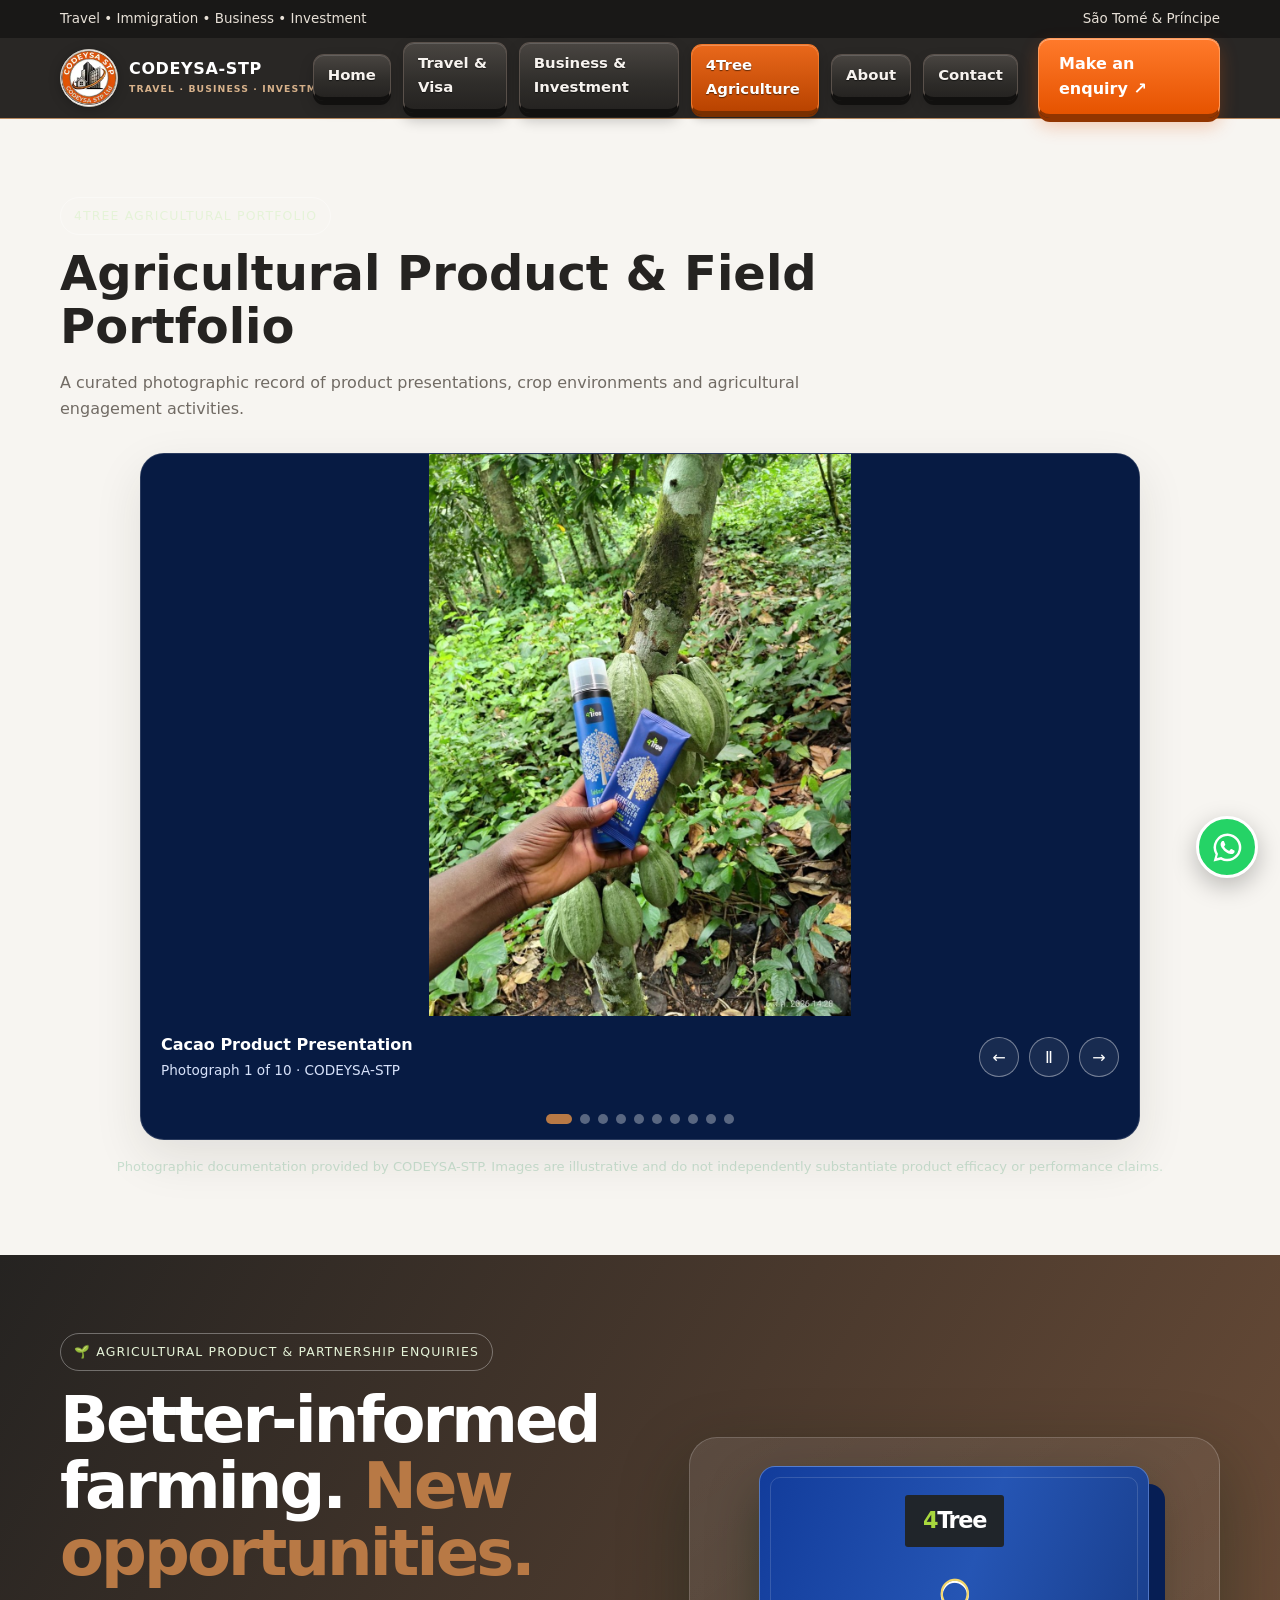
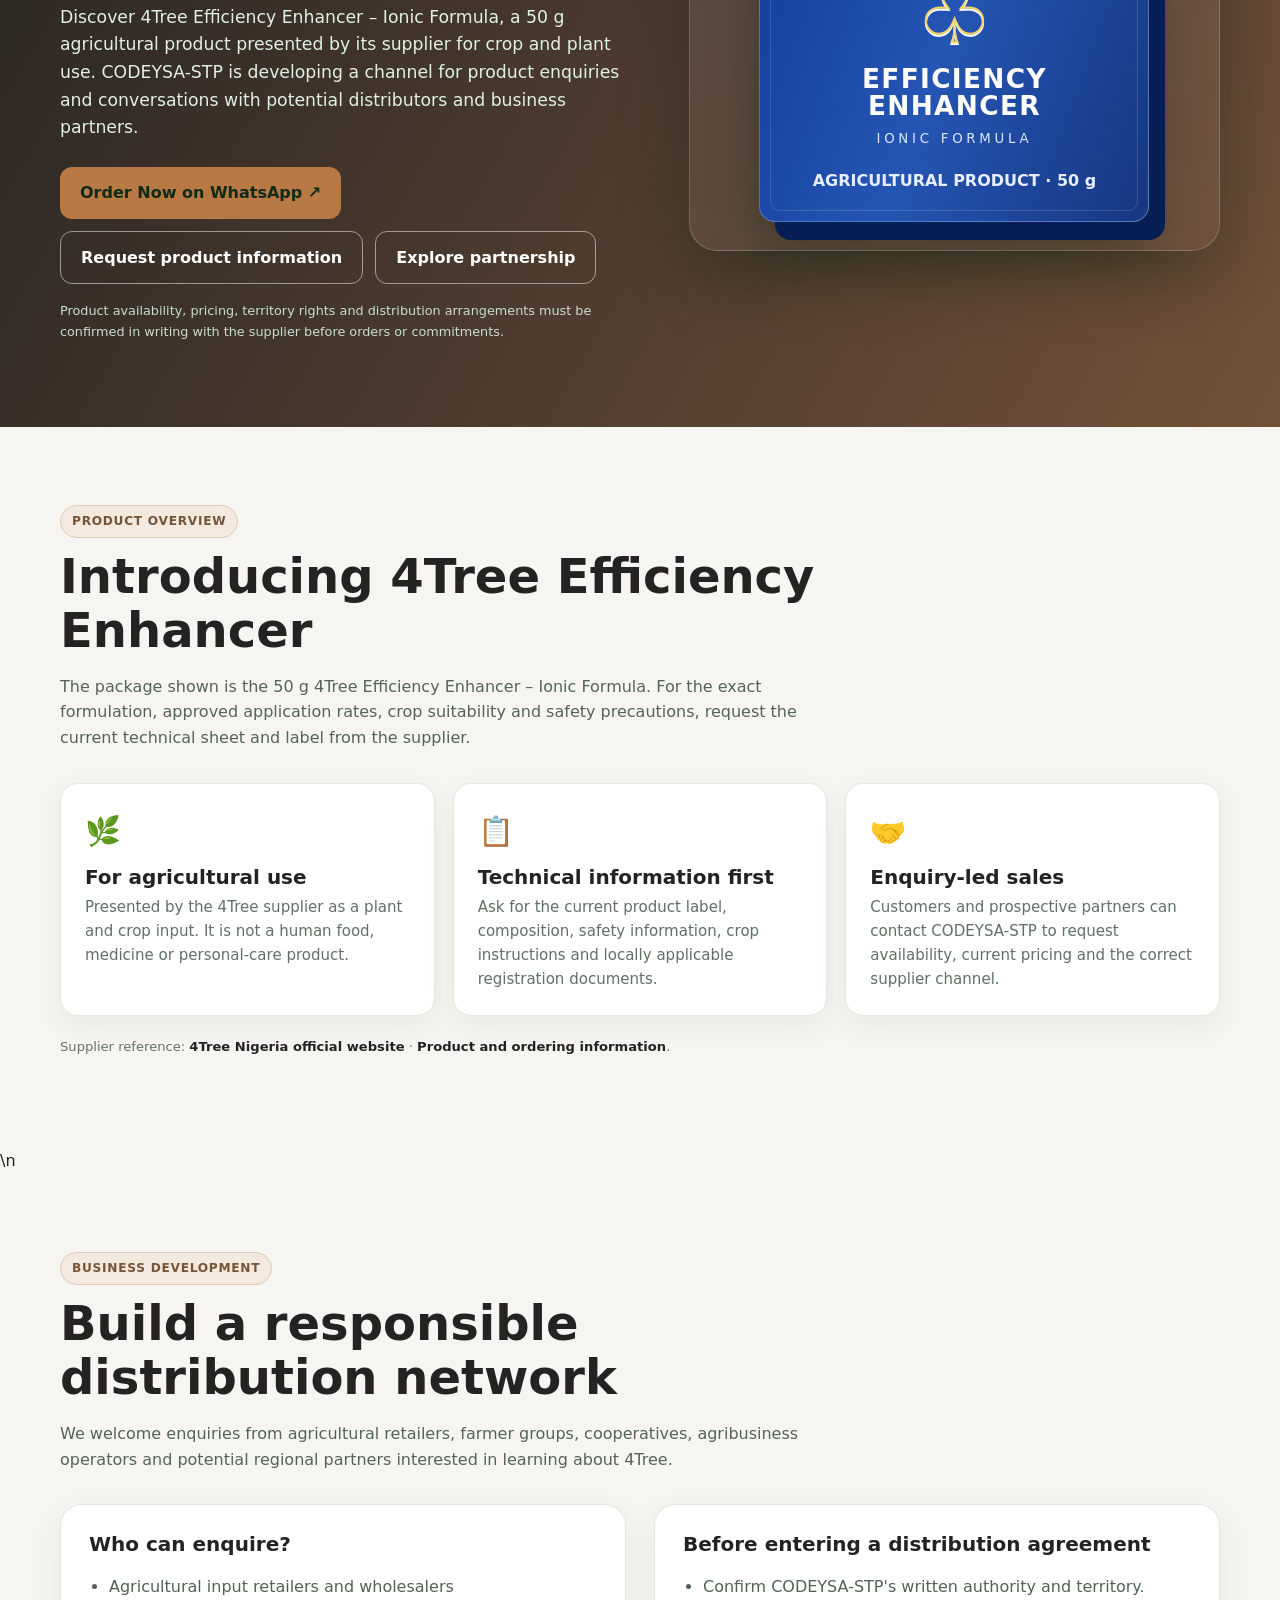
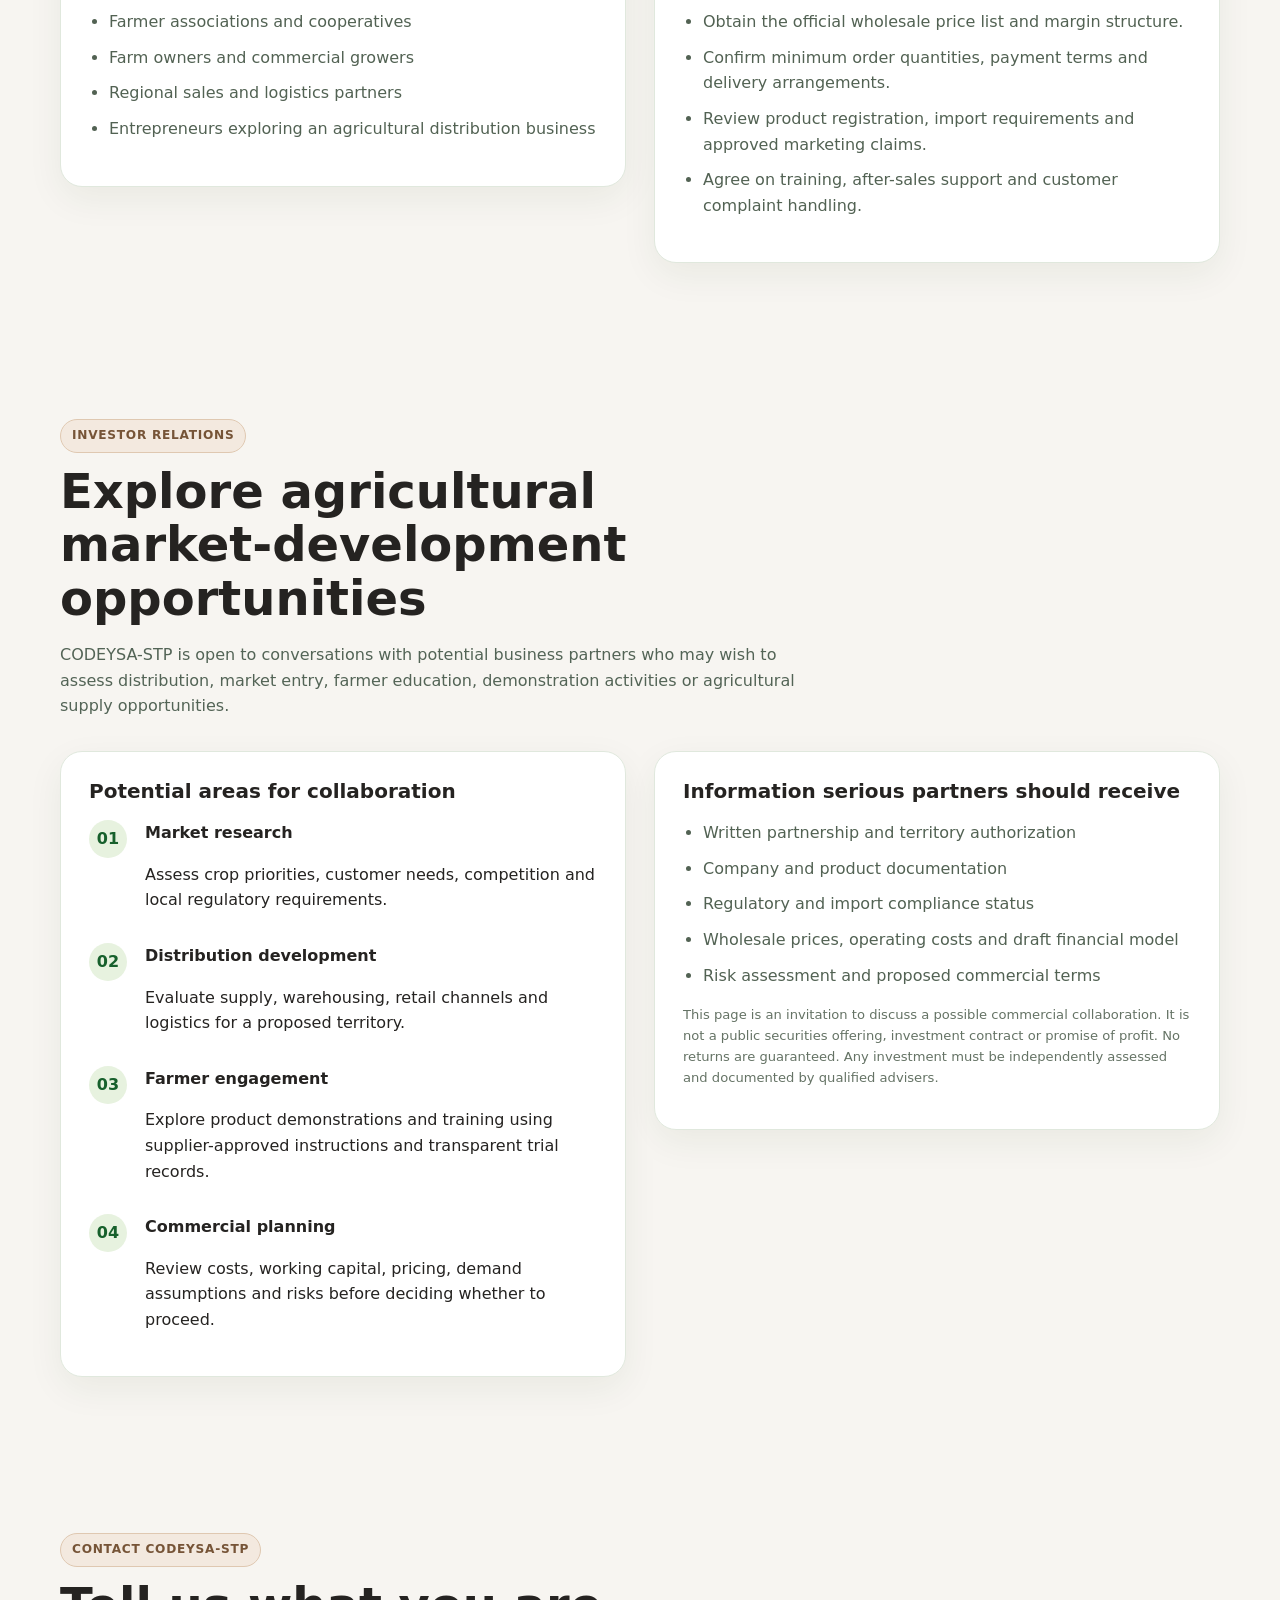
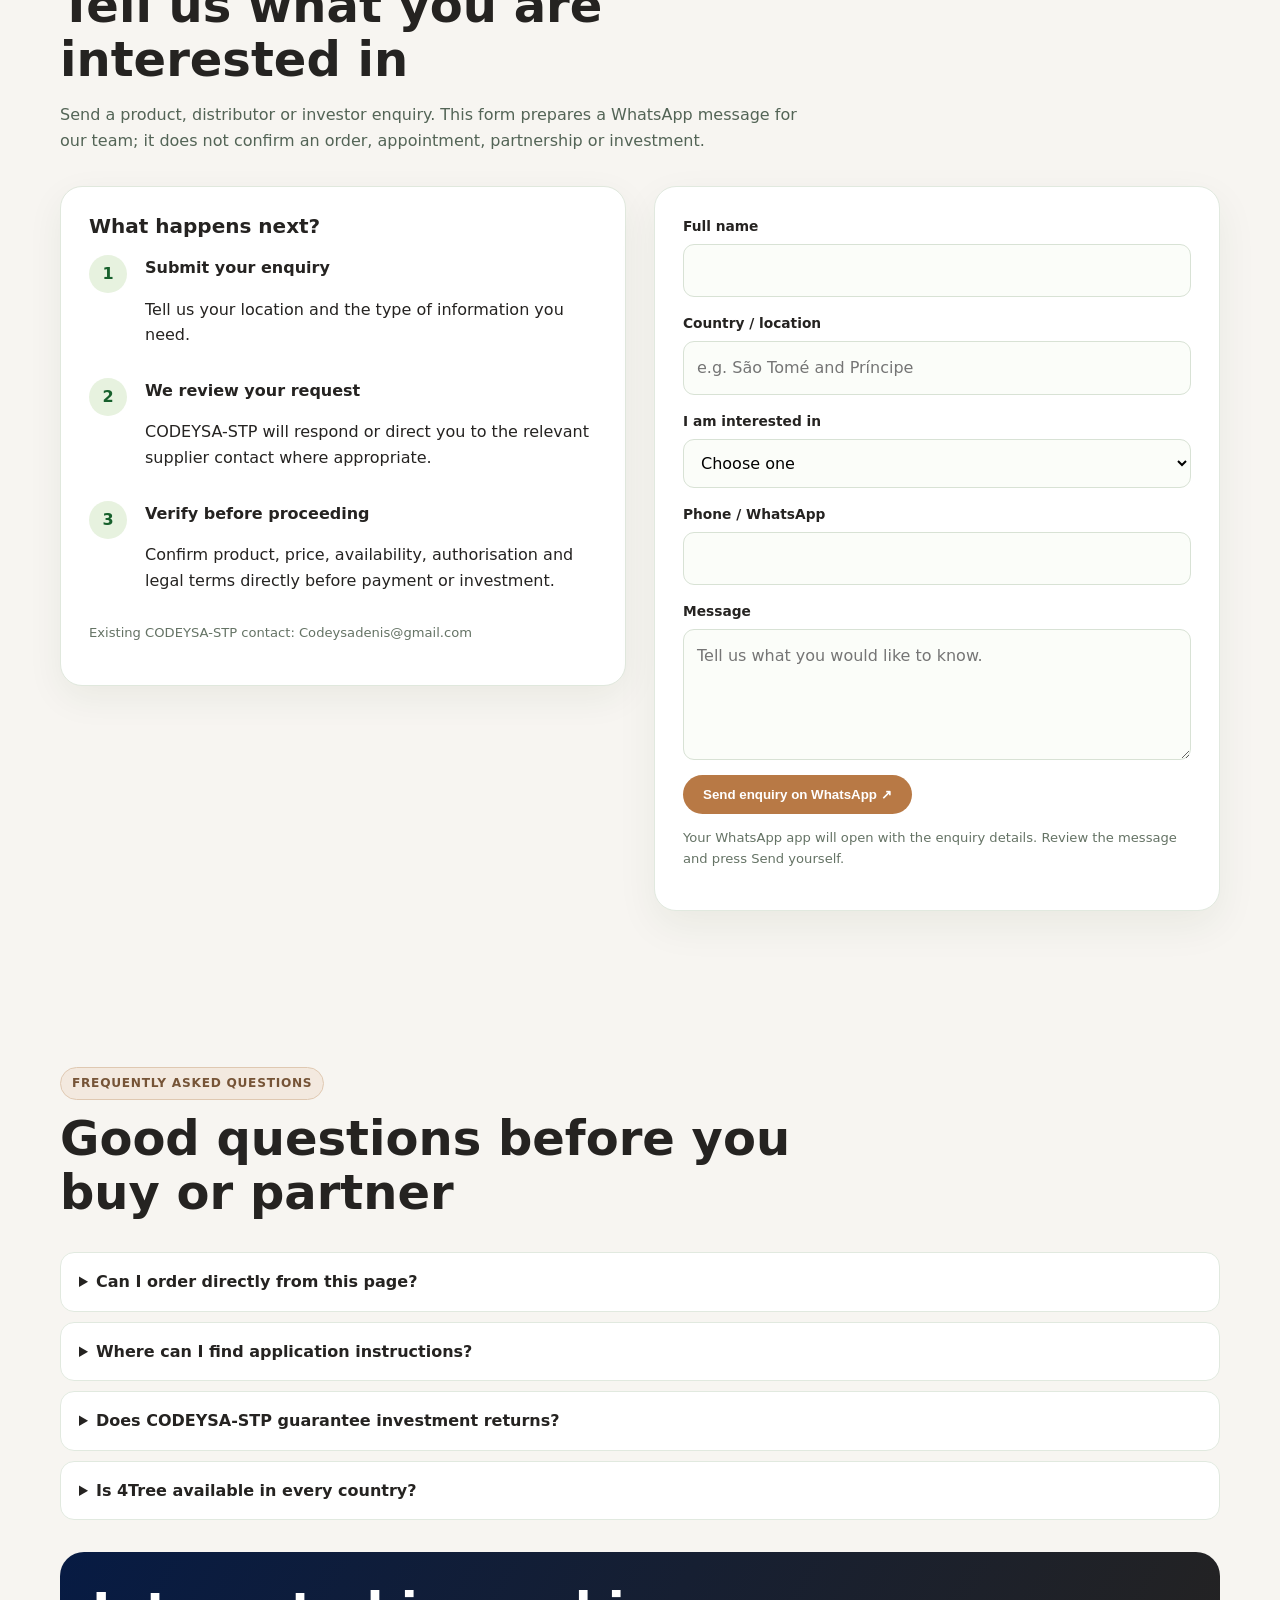
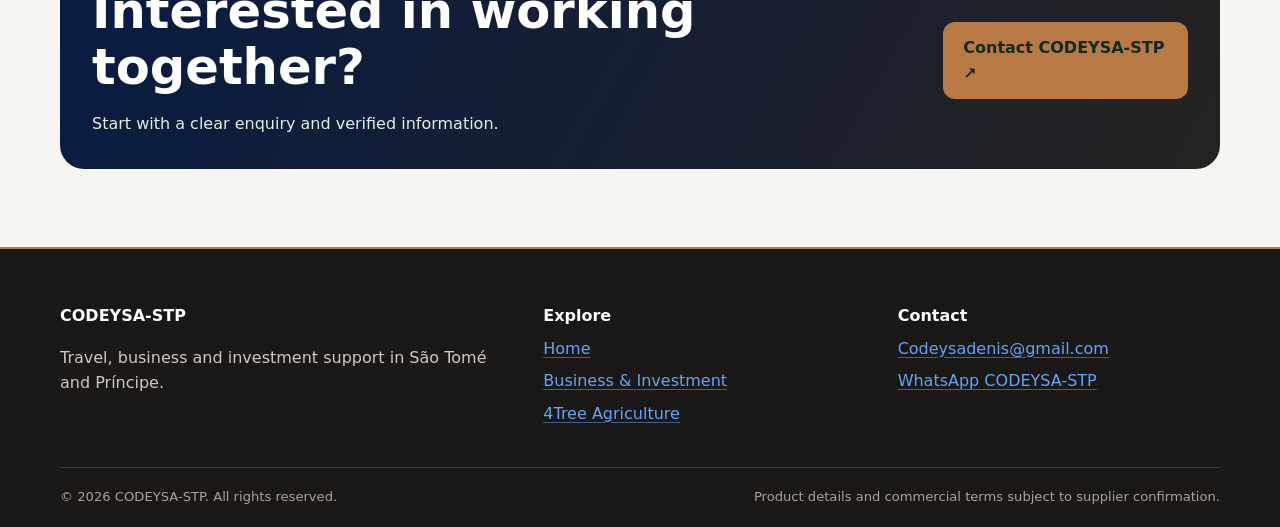
==== commit 53030b8f: "Remove remaining national palette from 4tree.html" ====
--- a/4tree.html
+++ b/4tree.html
@@ -13,10 +13,10 @@
 <meta property="og:url" content="https://codesa-stp.tlegit588.workers.dev/4tree.html">
 <style>
 /* Subtle CODEYSA-STP brand watermark behind page content */
-body{position:relative;isolation:isolate;background-color:var(--paper,#f4f8f3)}
+body{position:relative;isolation:isolate;background-color:var(--paper,#f7f5f1)}
 body::before{content:"";position:fixed;inset:0;z-index:-1;pointer-events:none;background-image:url("assets/codeysa-stp-logo.webp");background-repeat:no-repeat;background-position:center 54%;background-size:min(48vw,460px);opacity:.055}
-:root{--tree:#075522;--tree2:#0b7a2b;--leaf:#d7edc4;--sun:#ffce00}
-.tree-hero{background:radial-gradient(circle at 85% 20%,#1d4b91 0,transparent 30%),linear-gradient(125deg,#075522,#0b7a2b 72%,#075522);color:#fff;padding:78px 0 72px;overflow:hidden}
+:root{--tree:#252321;--tree2:#72513a;--leaf:#eee5da;--sun:#b87945}
+.tree-hero{background:radial-gradient(circle at 85% 20%,#1d4b91 0,transparent 30%),linear-gradient(125deg,#252321,#72513a 72%,#252321);color:#fff;padding:78px 0 72px;overflow:hidden}
 .tree-hero-grid{display:grid;grid-template-columns:1.05fr .95fr;gap:42px;align-items:center}
 .tree-hero h1{font-size:clamp(2.6rem,5vw,4.7rem);line-height:1.04;max-width:760px;margin:16px 0}
 .tree-hero h1 em{color:var(--sun);font-style:normal}
@@ -47,7 +47,7 @@
 .tree-form button{border:0;cursor:pointer}.tree-note{font-size:.82rem;color:#657365;line-height:1.6}
 .tree-faq details{background:#fff;border:1px solid #e1e9df;border-radius:14px;padding:16px 18px;margin:10px 0}.tree-faq summary{font-weight:800;color:var(--navy);cursor:pointer}.tree-faq p{color:#5b6a5d;margin-bottom:0}
 .tree-source{font-size:.82rem;color:#637264}.tree-source a{color:var(--navy);font-weight:700}
-.tree-footer-cta{background:linear-gradient(120deg,#071b43,#075522);border-radius:24px;color:#fff;padding:32px;display:flex;justify-content:space-between;align-items:center;gap:20px}
+.tree-footer-cta{background:linear-gradient(120deg,#071b43,#252321);border-radius:24px;color:#fff;padding:32px;display:flex;justify-content:space-between;align-items:center;gap:20px}
 .tree-footer-cta p{color:#e1f0e5;margin-bottom:0}
 @media(max-width:800px){.tree-hero-grid,.tree-two{grid-template-columns:1fr}.tree-product-art{min-height:300px}.tree-facts{grid-template-columns:1fr}.tree-footer-cta{align-items:flex-start;flex-direction:column}.tree-hero{padding:55px 0}}
 
@@ -68,7 +68,7 @@
 .tree-slide-controls button:hover,.tree-slide-play:hover{background:#ffffff25}
 .tree-slide-dots{display:flex;gap:8px;flex-wrap:wrap;margin-top:14px}
 .tree-slide-dots button{width:10px;height:10px;border:0;border-radius:50%;background:#779381;padding:0;cursor:pointer}
-.tree-slide-dots button[aria-current="true"]{background:#ffce00;transform:scale(1.25)}
+.tree-slide-dots button[aria-current="true"]{background:#b87945;transform:scale(1.25)}
 .tree-gallery-credit{margin:16px 2px 0;color:#b9d0c0;font-size:.8rem}
 @media(max-width:800px){.tree-gallery-head{display:block}.tree-slideshow{grid-template-columns:1fr}.tree-slide-stage{min-height:420px}.tree-slide-stage img{height:420px}.tree-slide-side{gap:12px}.tree-slide-controls{justify-content:space-between}}
 
@@ -84,7 +84,7 @@
 .tree-gallery-caption span{font-size:.85rem;color:#d7e2fa}
 .tree-gallery-controls{display:flex;align-items:center;gap:10px}
 .tree-gallery-controls button,.tree-gallery-dot{border:1px solid #ffffff66;background:#ffffff12;color:#fff;border-radius:999px;min-width:40px;height:40px;cursor:pointer;font:inherit}
-.tree-gallery-controls button:hover,.tree-gallery-dot[aria-current="true"]{background:#ffce00;color:#142b19;border-color:#ffce00}
+.tree-gallery-controls button:hover,.tree-gallery-dot[aria-current="true"]{background:#b87945;color:#142b19;border-color:#b87945}
 .tree-gallery-dots{display:flex;justify-content:center;gap:8px;padding:15px;flex-wrap:wrap}
 .tree-gallery-dot{min-width:10px;width:10px;height:10px;padding:0;border:0;background:#ffffff55}
 .tree-gallery-dot[aria-current="true"]{width:26px}
